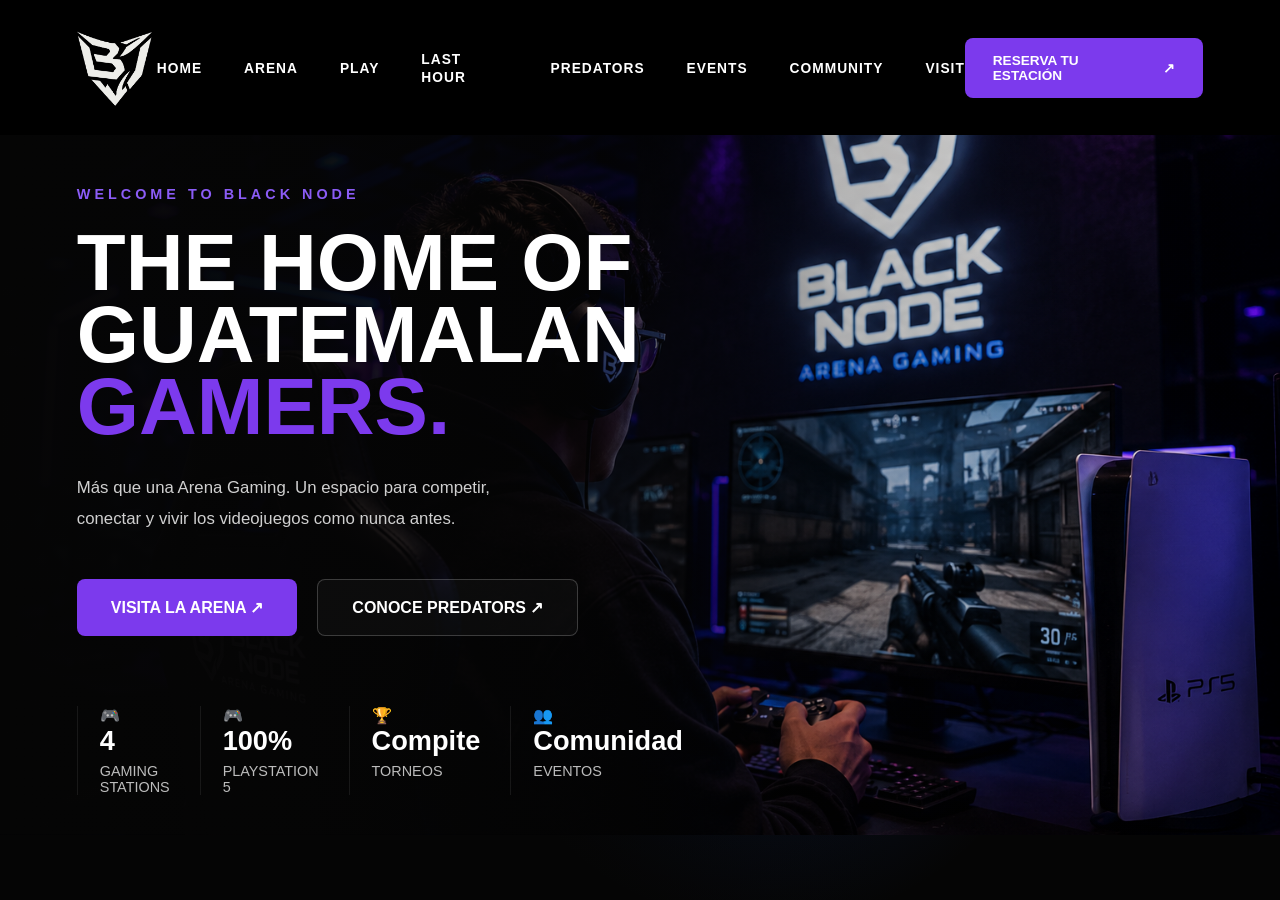
==== index.html @ 8eebac71 "nuevo responsive" ====
<!DOCTYPE html>
<html lang="en">
<head>
    <meta charset="UTF-8">
    <meta name="viewport" content="width=device-width, initial-scale=1.0">
    <title>Document</title>
    <link rel="stylesheet" href="style.css">
    <link rel="stylesheet" href="https://unpkg.com/boxicons@2.1.4/css/boxicons.min.css">
    
</head>
<body>
    <!-- ========================= -->
<!-- NAVBAR -->
<!-- ========================= -->

    <header class="header">
    <nav class="navbar">

        <!-- Logo -->
        <a href="#" class="logo">
            <img src="resources/blacknode_logo.png" alt="Black Node">
        </a>

        <!-- Links -->
        <ul class="nav-links">
            <li><a href="#home">Home</a></li>
            <li><a href="#arena">Arena</a></li>
            <li><a href="#play">Play</a></li>
            <li><a href="#lasthour">Last Hour</a></li>
            <li><a href="#predators">Predators</a></li>
            <li><a href="#events">Events</a></li>
            <li><a href="#community">Community</a></li>
            <li><a href="#visit">Visit</a></li>
        </ul>

        <!-- Botón -->
        <a href="#" class="btn-reserva">
            Reserva tu estación
            <span>↗</span>
        </a>

        <!-- Botón hamburguesa (para móvil) -->
        <div class="menu-toggle">
            <span></span>
            <span></span>
            <span></span>
        </div>

    </nav>
    </header>

    <section class="hero" id="home">
    <div class="hero-gradient">
        <div class="hero-container">

        <!-- Lado Izquierdo -->

        <div class="hero-content">

            <span class="hero-subtitle">
                Welcome to Black Node
            </span>

            <h1 class="hero-title">

                THE HOME OF <br>

                GUATEMALAN

                <span>GAMERS.</span>

            </h1>

            <p class="hero-description">

                Más que una Arena Gaming.
                Un espacio para competir,
                conectar y vivir los videojuegos
                como nunca antes.

            </p>

            <div class="hero-buttons">

                <a href="#" class="btn-primary">

                    Visita la Arena

                    ↗

                </a>

                <a href="#" class="btn-secondary">

                    Conoce Predators

                    ↗

                </a>

            </div>

            <!-- Estadísticas -->

            <div class="hero-stats">

                <div class="stat">

                    🎮

                    <h3>4</h3>

                    <p>Gaming Stations</p>

                </div>

                <div class="stat">

                    🎮

                    <h3>100%</h3>

                    <p>PlayStation 5</p>

                </div>

                <div class="stat">

                    🏆

                    <h3>Compite</h3>

                    <p>Torneos</p>

                </div>

                <div class="stat">

                    👥

                    <h3>Comunidad</h3>

                    <p>Eventos</p>

                </div>

            </div>

        </div>

        <!-- Lado Derecho -->

    </div>
    </div>
    

    </section>
<script src="main.js"></script>
</body>
</html>
---- style.css ----
*{
    margin:0;
    padding:0;
    box-sizing:border-box;
}

html{
    scroll-behavior:smooth;
}

body{

    background:#050505;

    color:#FFFFFF;

    font-family:"Montserrat",sans-serif;

    overflow-x:hidden;

}
/*=============================
        GOOGLE FONT
==============================*/

@import url('https://fonts.googleapis.com/css2?family=Montserrat:wght@300;400;500;600;700;800&display=swap');


/*=============================
          RESET
==============================*/

*{
    margin:0;
    padding:0;
    box-sizing:border-box;
}

html{
    scroll-behavior:smooth;
}

body{
    font-family:'Montserrat',sans-serif;
    background:#050505;
    color:white;
}

a{
    text-decoration:none;
    color:inherit;
}

ul{
    list-style:none;
}


/*=============================
          HEADER
==============================*/

.header{
    background-color: black;
    position:absolute;
    top:0;
    left:0;

    width:100%;

    z-index:1000;

    padding:25px 6%;
}


/*=============================
          NAVBAR
==============================*/

.navbar{
    
    display:flex;

    justify-content:space-between;

    align-items:center;

}


/*=============================
            LOGO
==============================*/

.logo img{

    width:5rem;

    display:block;

}


/*=============================
          NAV LINKS
==============================*/

.nav-links{

    display:flex;

    align-items:center;

    gap:42px;

}

.nav-links a{

    position:relative;

    font-size:.86rem;

    font-weight:600;

    text-transform:uppercase;

    letter-spacing:1px;

    transition:.35s;

}

.nav-links a:hover{

    color:#8B5CF6;

}

/* Línea inferior */

.nav-links a::after{

    content:"";

    position:absolute;

    left:0;

    bottom:-8px;

    width:0;

    height:2px;

    background:#8B5CF6;

    transition:.35s;

}

.nav-links a:hover::after{

    width:100%;

}


/*=============================
         BOTÓN
==============================*/

.btn-reserva{

    display:flex;

    align-items:center;

    gap:12px;

    padding:15px 28px;

    background:#7C3AED;

    border-radius:8px;

    font-size:.85rem;

    font-weight:700;

    text-transform:uppercase;

    transition:.35s;

}

.btn-reserva:hover{

    background:#9155ff;

    transform:translateY(-2px);

    box-shadow:0px 10px 30px rgba(124,58,237,.45);

}

.btn-reserva span{

    transition:.35s;

}

.btn-reserva:hover span{

    transform:translate(5px,-4px);

}


/*=============================
       MENU HAMBURGUESA
==============================*/

.menu-toggle{

    display:none;

    cursor:pointer;

    flex-direction:column;

    gap:6px;

}

.menu-toggle span{

    width:28px;

    height:3px;

    border-radius:20px;

    background:white;

    transition:.35s;

}


/*=============================
        STICKY
==============================*/

.header.sticky{

    position:fixed;

    background:rgba(8,8,8,.75);

    backdrop-filter:blur(14px);

    -webkit-backdrop-filter:blur(14px);

    padding:18px 6%;

    box-shadow:0 5px 25px rgba(0,0,0,.35);

}


/*=============================
       RESPONSIVE
==============================*/

@media(max-width:1200px){

.nav-links{

gap:25px;

}

.logo img{

width:5rem;

}

.btn-reserva{

padding:14px 22px;

font-size:.8rem;

}

}



@media(max-width:992px){

.nav-links{

position:fixed;

top:0;

right:-100%;

width:300px;

height:100vh;

background:#090909;

display:flex;

flex-direction:column;

justify-content:center;

align-items:center;

gap:40px;

transition:.45s;

box-shadow:-10px 0px 35px rgba(0,0,0,.5);

}

.nav-links.active{

right:0;

}

.menu-toggle{

display:flex;

z-index:1100;

}

.btn-reserva{

display:none;

}

}



@media(max-width:768px){

.header{

padding:22px 8%;

}

.logo img{

width:5rem;

}

}



@media(max-width:480px){

.logo img{

width:5rem;

}

.nav-links{

width:100%;

}

}
/*=========================================
              HERO
=========================================*/

.hero{
    min-height:100vh;
    background:#050505;
    display:flex;
    align-items:center;
    overflow:hidden;
    position:relative;
}

/* Fondo con iluminación */

.hero::before{
    content:"";
    position:absolute;
    inset:0;

    background:
    radial-gradient(circle at 80% 30%, rgba(124,58,237,.25), transparent 35%),
    radial-gradient(circle at 60% 70%, rgba(37,99,235,.18), transparent 30%);

    pointer-events:none;
}

/*=========================================
          CONTENEDOR
=========================================*/

.hero-container{

    width:100%;
    max-width:1600px;

    margin:auto;

    padding:120px 6% 40px;

    display:grid;

    grid-template-columns:1fr 1.2fr;

    align-items:center;

    gap:50px;

    position:relative;
    z-index:2;
    
 background:

        linear-gradient(
            90deg,
            rgba(5,5,5,1) 0%,
            rgba(5,5,5,.95) 25%,
            rgba(5,5,5,.70) 45%,
            rgba(5,5,5,.20) 65%,
            rgba(5,5,5,0) 100%
        ),

        url("resources/controler.png");

    background-size: cover;
    background-position: right center;
    background-repeat: no-repeat;


}


/*=========================================
            TEXTO
=========================================*/

.hero-subtitle{

    display:inline-block;

    color:#8B5CF6;

    font-size:.9rem;

    letter-spacing:4px;

    text-transform:uppercase;

    font-weight:700;

    margin-bottom:25px;

}


.hero-title{

    font-size:6rem;

    line-height:.9;

    font-weight:900;

    text-transform:uppercase;

    margin-bottom:30px;

}


.hero-title span{

    color:#7C3AED;

}


.hero-description{

    width:470px;

    max-width:100%;

    color:#d0d0d0;

    line-height:1.8;

    font-size:1.05rem;

    margin-bottom:45px;

}


/*=========================================
          BOTONES
=========================================*/

.hero-buttons{

    display:flex;

    gap:20px;

    margin-bottom:70px;

}

.btn-primary,
.btn-secondary{

    display:flex;

    align-items:center;

    gap:12px;

    padding:18px 34px;

    border-radius:8px;

    font-weight:700;

    text-transform:uppercase;

    transition:.35s;

}


.btn-primary{

    background:#7C3AED;

}

.btn-primary:hover{

    background:#9155ff;

    transform:translateY(-4px);

    box-shadow:0 15px 35px rgba(124,58,237,.45);

}


.btn-secondary{

    border:1px solid rgba(255,255,255,.2);

    background:rgba(255,255,255,.03);

}

.btn-secondary:hover{

    border-color:#7C3AED;

    transform:translateY(-4px);

}


/*=========================================
        ESTADÍSTICAS
=========================================*/

.hero-stats{

    display:grid;

    grid-template-columns:repeat(4,1fr);

    gap:30px;

}


.stat{

    border-left:1px solid rgba(255,255,255,.08);

    padding-left:22px;

}


.stat i{

    font-size:2rem;

    color:#7C3AED;

    margin-bottom:15px;

}


.stat h3{

    font-size:1.7rem;

    margin-bottom:6px;

}


.stat p{

    color:#bcbcbc;

    font-size:.9rem;

    text-transform:uppercase;

}


/*=========================================
          IMAGEN
=========================================*/

.hero-image{

    display:flex;

    justify-content:flex-end;

    position:relative;

}


.hero-image img{

    width:100%;

    max-width:900px;

    object-fit:cover;

    border-radius:20px;

    user-select:none;

    pointer-events:none;

}


/*=========================================
        RESPONSIVE
=========================================*/

@media (max-width:1400px){

.hero-title{

font-size:5rem;

}

}


@media (max-width:1200px){

.hero-container{

grid-template-columns:1fr;

text-align:center;

}

.hero-content{

display:flex;

flex-direction:column;

align-items:center;

}

.hero-image{

justify-content:center;

margin-top:40px;

}

.hero-image img{

max-width:700px;

}

.hero-stats{

margin-top:30px;

}

.stat{

border:none;

padding:0;

}

}


@media (max-width:992px){

.hero{

padding-top:60px;

}

.hero-title{

font-size:4rem;

}

.hero-description{

font-size:1rem;

}

.hero-buttons{

flex-direction:column;

width:100%;

max-width:400px;

}

.btn-primary,
.btn-secondary{

justify-content:center;

}

.hero-stats{

grid-template-columns:repeat(2,1fr);

gap:40px;

}

}


@media (max-width:768px){

.hero-container{

padding:120px 8% 50px;

}

.hero-title{

font-size:3rem;

}

.hero-subtitle{

font-size:.75rem;

letter-spacing:3px;

}

.hero-description{

font-size:.95rem;

}

.hero-image img{

max-width:100%;

}

}


@media (max-width:480px){

.hero-title{

font-size:2.4rem;

}

.hero-buttons{

max-width:100%;

}

.hero-stats{

grid-template-columns:1fr;

gap:30px;

}

.hero-description{

font-size:.9rem;

}

}

.hero-gradient::after{

    content:"";

    position:absolute;

    inset:0;

    background:

        radial-gradient(circle at 82% 18%,
        rgba(124,58,237,.30),
        transparent 28%),

        linear-gradient(
            90deg,
            #050505 0%,
            rgba(5,5,5,.95) 28%,
            rgba(5,5,5,.80) 42%,
            rgba(5,5,5,.20) 60%,
            rgba(5,5,5,0) 72%
        );

}
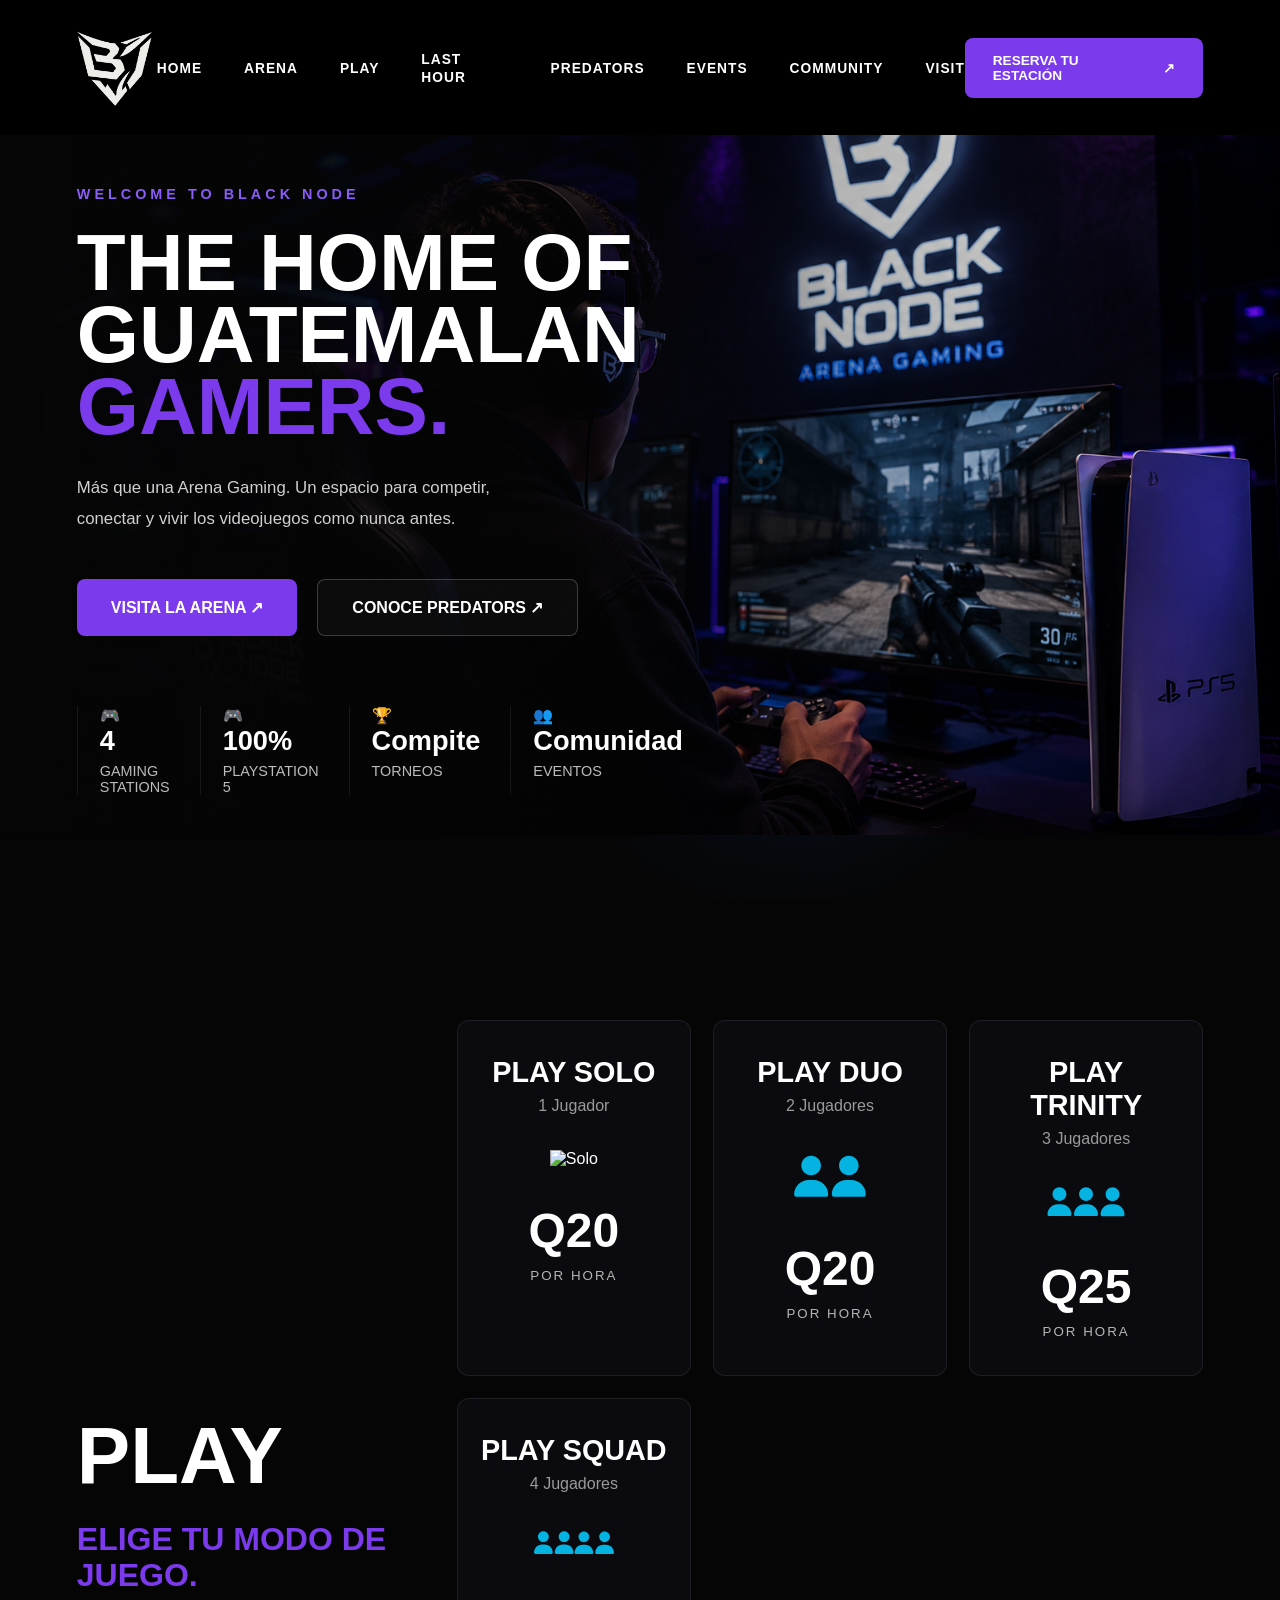
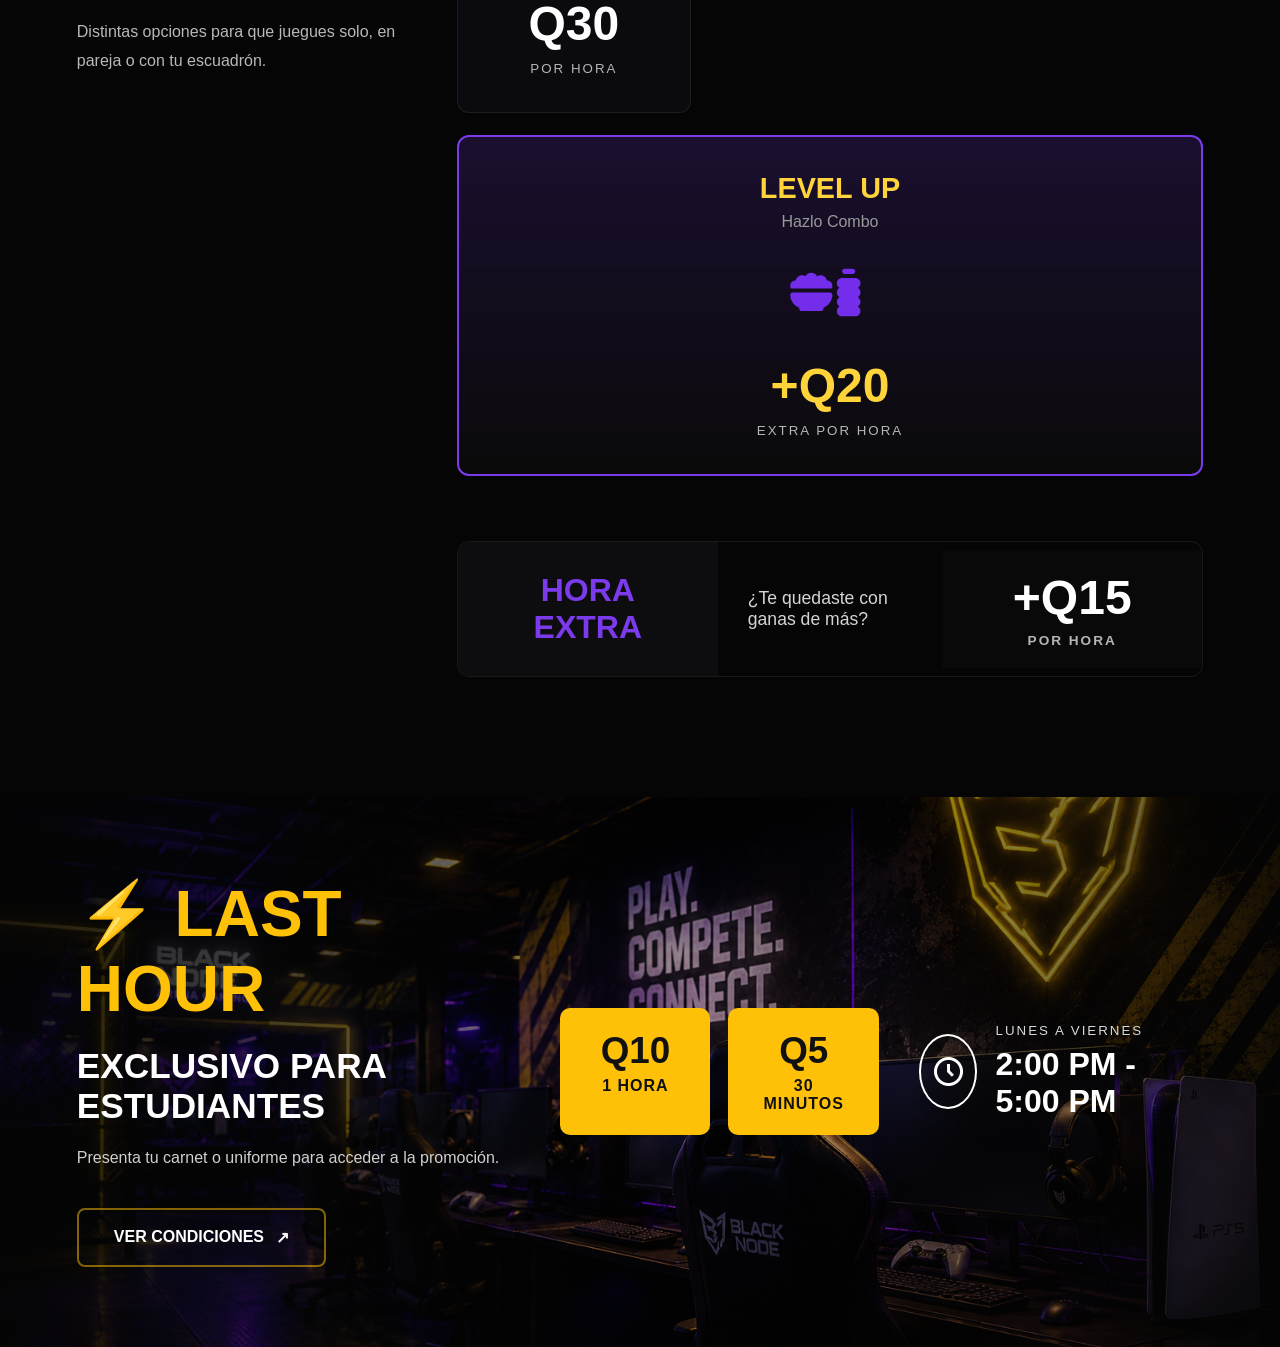
==== commit 06104044: "secciones de last hour y precios" ====
--- a/index.html
+++ b/index.html
@@ -3,9 +3,10 @@
 <head>
     <meta charset="UTF-8">
     <meta name="viewport" content="width=device-width, initial-scale=1.0">
-    <title>Document</title>
+    <title>Black Node</title>
     <link rel="stylesheet" href="style.css">
     <link rel="stylesheet" href="https://unpkg.com/boxicons@2.1.4/css/boxicons.min.css">
+    <link rel="shortcut icon" href="resources/blacknode_logo.png" type="image/x-icon">
     
 </head>
 <body>
@@ -155,6 +156,255 @@
     
 
     </section>
-<script src="main.js"></script>
+
+    <!--=========================================
+                PLAY
+==========================================-->
+
+    <section class="play" id="play">
+
+    <div class="play-container">
+
+        <!-- Información -->
+
+        <div class="play-info">
+
+            <span class="section-tag">
+                PLAY
+            </span>
+
+            <h2>
+                ELIGE TU MODO DE JUEGO.
+            </h2>
+
+            <p>
+                Distintas opciones para que juegues solo,
+                en pareja o con tu escuadrón.
+            </p>
+
+        </div>
+
+
+        <!-- Tarjetas -->
+
+        <div class="play-cards">
+
+            <!-- SOLO -->
+
+            <div class="play-card">
+
+                <h3>PLAY SOLO</h3>
+
+                <span>1 Jugador</span>
+
+                <img src="resources/icons/controller-1.svg" alt="Solo">
+
+                <h4>Q20</h4>
+
+                <small>POR HORA</small>
+
+            </div>
+
+
+            <!-- DUO -->
+
+            <div class="play-card">
+
+                <h3>PLAY DUO</h3>
+
+                <span>2 Jugadores</span>
+
+                <img src="resources/user-two.svg" alt="Duo">
+
+                <h4>Q20</h4>
+
+                <small>POR HORA</small>
+
+            </div>
+
+
+            <!-- TRINITY -->
+
+            <div class="play-card">
+
+                <h3>PLAY TRINITY</h3>
+
+                <span>3 Jugadores</span>
+
+                <img src="resources/user-three.svg" alt="Trinity">
+
+                <h4>Q25</h4>
+
+                <small>POR HORA</small>
+
+            </div>
+
+
+            <!-- SQUAD -->
+
+            <div class="play-card">
+
+                <h3>PLAY SQUAD</h3>
+
+                <span>4 Jugadores</span>
+
+                <img src="resources/user-four.svg" alt="Squad">
+
+                <h4>Q30</h4>
+
+                <small>POR HORA</small>
+
+            </div>
+
+
+            <!-- LEVEL UP -->
+
+            <div class="play-card featured">
+
+                <h3>LEVEL UP</h3>
+
+                <span>Hazlo Combo</span>
+
+                <img src="resources/Group 369.svg" alt="Black Node">
+
+                <h4>+Q20</h4>
+
+                <small>EXTRA POR HORA</small>
+
+            </div>
+
+        </div>
+
+
+        <!-- Hora Extra -->
+
+        <div class="extra-hour">
+
+            <div class="extra-title">
+
+                HORA EXTRA
+
+            </div>
+
+            <div class="extra-description">
+
+                ¿Te quedaste con ganas de más?
+
+            </div>
+
+            <div class="extra-price">
+
+                +Q15
+
+                <span>POR HORA</span>
+
+            </div>
+
+        </div>
+
+    </div>
+
+    </section>
+
+    <!--=========================================
+                LAST HOUR
+==========================================-->
+
+<section class="last-hour" id="last-hour">
+
+    <div class="last-hour-overlay"></div>
+
+    <div class="last-hour-container">
+
+        <!-- Información -->
+
+        <div class="last-hour-content">
+
+            <span class="last-hour-tag">
+
+                ⚡ LAST HOUR
+
+            </span>
+
+            <h2>
+
+                EXCLUSIVO PARA ESTUDIANTES
+
+            </h2>
+
+            <p>
+
+                Presenta tu carnet o uniforme
+                para acceder a la promoción.
+
+            </p>
+
+            <a href="#" class="last-hour-btn">
+
+                Ver Condiciones
+
+                <span>↗</span>
+
+            </a>
+
+        </div>
+
+
+        <!-- Precios -->
+
+        <div class="last-hour-prices">
+
+            <div class="price-card">
+
+                <h3>Q10</h3>
+
+                <span>1 HORA</span>
+
+            </div>
+
+            <div class="price-card">
+
+                <h3>Q5</h3>
+
+                <span>30 MINUTOS</span>
+
+            </div>
+
+        </div>
+
+
+        <!-- Horario -->
+
+        <div class="last-hour-schedule">
+
+            <div class="schedule-icon">
+
+                <i class='bx bx-time-five'></i>
+
+            </div>
+
+            <div class="schedule-info">
+
+                <small>
+
+                    LUNES A VIERNES
+
+                </small>
+
+                <h3>
+
+                    2:00 PM - 5:00 PM
+
+                </h3>
+
+            </div>
+
+        </div>
+
+    </div>
+
+</section>
+
+    <script src="main.js"></script>
 </body>
 </html>
--- a/style.css
+++ b/style.css
@@ -354,8 +354,7 @@
 
 }
 
-
-
+/*=============================
 @media(max-width:768px){
 
 .header{
@@ -367,6 +366,71 @@
 .logo img{
 
 width:5rem;
+
+}
+
+}          RESET
+==============================*/
+
+@media (max-width:768px){
+
+.hero{
+
+    min-height:auto;
+    padding-top:120px;
+    padding-bottom:60px;
+
+}
+
+.hero-container{
+
+    display:flex;
+    flex-direction:column;
+
+    background-position:70% center;
+
+    padding:0 25px;
+
+}
+
+.hero-title{
+
+    font-size:3.2rem;
+    line-height:.95;
+
+}
+
+.hero-description{
+
+    width:100%;
+    font-size:1rem;
+
+}
+
+.hero-buttons{
+
+    width:100%;
+    flex-direction:column;
+
+}
+
+.btn-primary,
+.btn-secondary{
+
+    width:100%;
+    justify-content:center;
+
+}
+
+.hero-stats{
+
+    display:grid;
+
+    grid-template-columns:1fr 1fr;
+
+    gap:25px;
+
+    margin-top:50px;
 
 }
 
@@ -794,7 +858,7 @@
 }
 
 
-@media (max-width:768px){
+ @media (max-width:768px){
 
 .hero-container{
 
@@ -829,7 +893,6 @@
 }
 
 }
-
 
 @media (max-width:480px){
 
@@ -884,4 +947,863 @@
             rgba(5,5,5,0) 72%
         );
 
+}
+
+/*=========================================
+                PLAY
+=========================================*/
+
+.play{
+
+    padding:120px 6%;
+    background:#050505;
+
+}
+
+.play-container{
+
+    max-width:1600px;
+    margin:auto;
+
+    display:grid;
+
+    grid-template-columns:340px 1fr;
+
+    gap:40px;
+
+}
+
+
+/*=========================================
+            INFORMACIÓN
+=========================================*/
+
+.play-info{
+
+    display:flex;
+
+    flex-direction:column;
+
+    justify-content:center;
+
+}
+
+.play-info .section-tag{
+
+    font-size:5rem;
+
+    font-weight:900;
+
+    text-transform:uppercase;
+
+    line-height:.9;
+
+    margin-bottom:30px;
+
+}
+
+.play-info h2{
+
+    color:#7C3AED;
+
+    font-size:2rem;
+
+    text-transform:uppercase;
+
+    margin-bottom:25px;
+
+    line-height:1.1;
+
+}
+
+.play-info p{
+
+    color:#b8b8b8;
+
+    line-height:1.8;
+
+    font-size:1rem;
+
+}
+
+
+/*=========================================
+            TARJETAS
+=========================================*/
+
+.play-cards{
+
+    display:grid;
+
+    grid-template-columns:repeat(5,1fr);
+
+    gap:22px;
+
+}
+
+
+/*=========================================
+              CARD
+=========================================*/
+
+.play-card{
+
+    background:#0B0B0F;
+
+    border:1px solid rgba(255,255,255,.08);
+
+    border-radius:12px;
+
+    padding:35px 20px;
+
+    text-align:center;
+
+    transition:.35s;
+
+    cursor:pointer;
+
+}
+
+.play-card:hover{
+
+    transform:translateY(-8px);
+
+    border-color:#7C3AED;
+
+    box-shadow:0 15px 35px rgba(124,58,237,.20);
+
+}
+
+.play-card h3{
+
+    font-size:1.8rem;
+
+    margin-bottom:8px;
+
+    text-transform:uppercase;
+
+}
+
+.play-card span{
+
+    display:block;
+
+    color:#9a9a9a;
+
+    margin-bottom:35px;
+
+}
+
+.play-card img{
+
+    width:90px;
+
+    margin-bottom:35px;
+
+}
+
+.play-card h4{
+
+    font-size:3rem;
+
+    font-weight:800;
+
+    margin-bottom:8px;
+
+}
+
+.play-card small{
+
+    color:#b5b5b5;
+
+    letter-spacing:2px;
+
+}
+
+
+/*=========================================
+            LEVEL UP
+=========================================*/
+
+.featured{
+
+    border:2px solid #7C3AED;
+
+    background:linear-gradient(
+        180deg,
+        rgba(124,58,237,.18),
+        rgba(10,10,10,1)
+    );
+
+}
+
+.featured h3{
+
+    color:#FFD43B;
+
+}
+
+.featured h4{
+
+    color:#FFD43B;
+
+}
+
+
+/*=========================================
+            HORA EXTRA
+=========================================*/
+
+.extra-hour{
+
+    grid-column:2;
+
+    margin-top:25px;
+
+    display:grid;
+
+    grid-template-columns:260px 1fr 260px;
+
+    align-items:center;
+
+    border:1px solid rgba(255,255,255,.08);
+
+    border-radius:12px;
+
+    overflow:hidden;
+
+}
+
+.extra-title{
+
+    padding:30px;
+
+    background:#0D0D10;
+
+    color:#7C3AED;
+
+    font-size:2rem;
+
+    font-weight:800;
+
+    text-align:center;
+
+}
+
+.extra-description{
+
+    padding:30px;
+
+    color:#d4d4d4;
+
+    font-size:1.1rem;
+
+}
+
+.extra-price{
+
+    background:#090909;
+
+    text-align:center;
+
+    font-size:3rem;
+
+    font-weight:900;
+
+    padding:20px;
+
+}
+
+.extra-price span{
+
+    display:block;
+
+    font-size:.85rem;
+
+    color:#b5b5b5;
+
+    letter-spacing:2px;
+
+    margin-top:8px;
+
+}
+
+
+/*=========================================
+            RESPONSIVE
+=========================================*/
+
+@media(max-width:1400px){
+
+.play-cards{
+
+grid-template-columns:repeat(3,1fr);
+
+}
+
+.featured{
+
+grid-column:span 3;
+
+}
+
+}
+
+
+@media(max-width:992px){
+
+.play-container{
+
+grid-template-columns:1fr;
+
+}
+
+.play-info{
+
+text-align:center;
+
+}
+
+.extra-hour{
+
+grid-column:auto;
+
+grid-template-columns:1fr;
+
+}
+
+.extra-title,
+.extra-description,
+.extra-price{
+
+text-align:center;
+
+}
+
+}
+
+
+@media(max-width:768px){
+
+.play{
+
+padding:90px 25px;
+
+}
+
+.play-cards{
+
+grid-template-columns:1fr;
+
+}
+
+.featured{
+
+grid-column:auto;
+
+}
+
+.play-info .section-tag{
+
+font-size:4rem;
+
+}
+
+.play-info h2{
+
+font-size:1.6rem;
+
+}
+
+.play-card{
+
+padding:30px 20px;
+
+}
+
+.play-card img{
+
+width:80px;
+
+}
+
+.play-card h4{
+
+font-size:2.5rem;
+
+}
+
+.extra-title{
+
+font-size:1.6rem;
+
+}
+
+.extra-price{
+
+font-size:2.4rem;
+
+}
+
+}
+
+.last-hour{
+
+    background-image:url("resources/ChatGPT\ Image\ 27\ jul\ 2026\,\ 07_01_21.png");
+
+    background-size:cover;
+
+    background-position:center;
+
+}
+/*=========================================
+            LAST HOUR
+=========================================*/
+
+.last-hour{
+
+    position:relative;
+
+    padding:80px 6%;
+
+    overflow:hidden;
+
+}
+
+.last-hour-overlay{
+
+    position:absolute;
+
+    inset:0;
+
+    background:linear-gradient(
+        90deg,
+        rgba(5,5,5,.90) 0%,
+        rgba(5,5,5,.70) 25%,
+        rgba(5,5,5,.25) 55%,
+        rgba(5,5,5,.70) 100%
+    );
+
+}
+
+.last-hour-container{
+
+    position:relative;
+
+    z-index:2;
+
+    max-width:1600px;
+
+    margin:auto;
+
+    display:flex;
+
+    align-items:center;
+
+    justify-content:space-between;
+
+    gap:40px;
+
+}
+
+
+/*=========================================
+            INFORMACIÓN
+=========================================*/
+
+.last-hour-content{
+
+    max-width:450px;
+
+}
+
+.last-hour-tag{
+
+    display:block;
+
+    font-size:4rem;
+
+    font-weight:900;
+
+    color:#FFC107;
+
+    text-transform:uppercase;
+
+    margin-bottom:20px;
+
+}
+
+.last-hour-content h2{
+
+    font-size:2.2rem;
+
+    text-transform:uppercase;
+
+    margin-bottom:18px;
+
+}
+
+.last-hour-content p{
+
+    color:#D0D0D0;
+
+    font-size:1rem;
+
+    line-height:1.8;
+
+    margin-bottom:35px;
+
+}
+
+
+/*=========================================
+                BOTÓN
+=========================================*/
+
+.last-hour-btn{
+
+    display:inline-flex;
+
+    align-items:center;
+
+    gap:12px;
+
+    padding:18px 35px;
+
+    border:2px solid rgba(255,193,7,.5);
+
+    color:white;
+
+    text-transform:uppercase;
+
+    font-weight:700;
+
+    border-radius:8px;
+
+    transition:.35s;
+
+}
+
+.last-hour-btn:hover{
+
+    background:#FFC107;
+
+    color:#111;
+
+}
+
+.last-hour-btn span{
+
+    transition:.3s;
+
+}
+
+.last-hour-btn:hover span{
+
+    transform:translate(5px,-4px);
+
+}
+
+
+/*=========================================
+            PRECIOS
+=========================================*/
+
+.last-hour-prices{
+
+    display:flex;
+
+    gap:18px;
+
+}
+
+.price-card{
+
+    background:#FFC107;
+
+    color:#111;
+
+    border-radius:10px;
+
+    padding:22px 35px;
+
+    text-align:center;
+
+    min-width:150px;
+
+    transition:.35s;
+
+}
+
+.price-card:hover{
+
+    transform:translateY(-8px);
+
+}
+
+.price-card h3{
+
+    font-size:2.3rem;
+
+    font-weight:900;
+
+    margin-bottom:5px;
+
+}
+
+.price-card span{
+
+    font-weight:700;
+
+    letter-spacing:1px;
+
+}
+
+
+/*=========================================
+            HORARIO
+=========================================*/
+
+.last-hour-schedule{
+
+    display:flex;
+
+    align-items:center;
+
+    gap:18px;
+
+}
+
+.schedule-icon{
+
+    width:75px;
+
+    height:75px;
+
+    border-radius:50%;
+
+    border:2px solid white;
+
+    display:flex;
+
+    align-items:center;
+
+    justify-content:center;
+
+}
+
+.schedule-icon i{
+
+    font-size:2.2rem;
+
+    color:white;
+
+}
+
+.schedule-info small{
+
+    display:block;
+
+    color:#D8D8D8;
+
+    letter-spacing:2px;
+
+    margin-bottom:8px;
+
+}
+
+.schedule-info h3{
+
+    font-size:2rem;
+
+    font-weight:800;
+
+}
+/*=========================================
+            LAST HOUR MOBILE
+=========================================*/
+
+@media (max-width:768px){
+
+.last-hour{
+
+    padding:70px 25px;
+
+    background-position:center;
+
+}
+
+.last-hour-overlay{
+
+    background:rgba(5,5,5,.80);
+
+}
+
+.last-hour-container{
+
+    flex-direction:column;
+
+    text-align:center;
+
+    gap:35px;
+
+}
+
+.last-hour-content{
+
+    width:100%;
+
+}
+
+.last-hour-tag{
+
+    font-size:2.7rem;
+
+    line-height:1;
+
+}
+
+.last-hour-content h2{
+
+    font-size:1.5rem;
+
+}
+
+.last-hour-content p{
+
+    font-size:.95rem;
+
+    margin-bottom:25px;
+
+}
+
+.last-hour-btn{
+
+    width:100%;
+
+    justify-content:center;
+
+}
+
+.last-hour-prices{
+
+    width:100%;
+
+    display:grid;
+
+    grid-template-columns:1fr 1fr;
+
+    gap:15px;
+
+}
+
+.price-card{
+
+    min-width:auto;
+
+    padding:20px;
+
+}
+
+.price-card h3{
+
+    font-size:2rem;
+
+}
+
+.last-hour-schedule{
+
+    flex-direction:column;
+
+    gap:15px;
+
+}
+
+.schedule-info h3{
+
+    font-size:1.4rem;
+
+}
+
+.schedule-info small{
+
+    letter-spacing:1px;
+
+}
+
+}
+/*=========================================
+        LAST HOUR SMALL MOBILE
+=========================================*/
+
+@media (max-width:480px){
+
+.last-hour{
+
+    padding:60px 20px;
+
+}
+
+.last-hour-tag{
+
+    font-size:2.2rem;
+
+}
+
+.last-hour-content h2{
+
+    font-size:1.2rem;
+
+}
+
+.last-hour-content p{
+
+    font-size:.9rem;
+
+}
+
+.last-hour-prices{
+
+    grid-template-columns:1fr;
+
+}
+
+.price-card{
+
+    width:100%;
+
+}
+
+.price-card h3{
+
+    font-size:2.2rem;
+
+}
+
+.last-hour-btn{
+
+    padding:16px;
+
+}
+
+.schedule-icon{
+
+    width:60px;
+
+    height:60px;
+
+}
+
+.schedule-icon i{
+
+    font-size:2rem;
+
+}
+
+.schedule-info h3{
+
+    font-size:1.2rem;
+
+}
+
 }
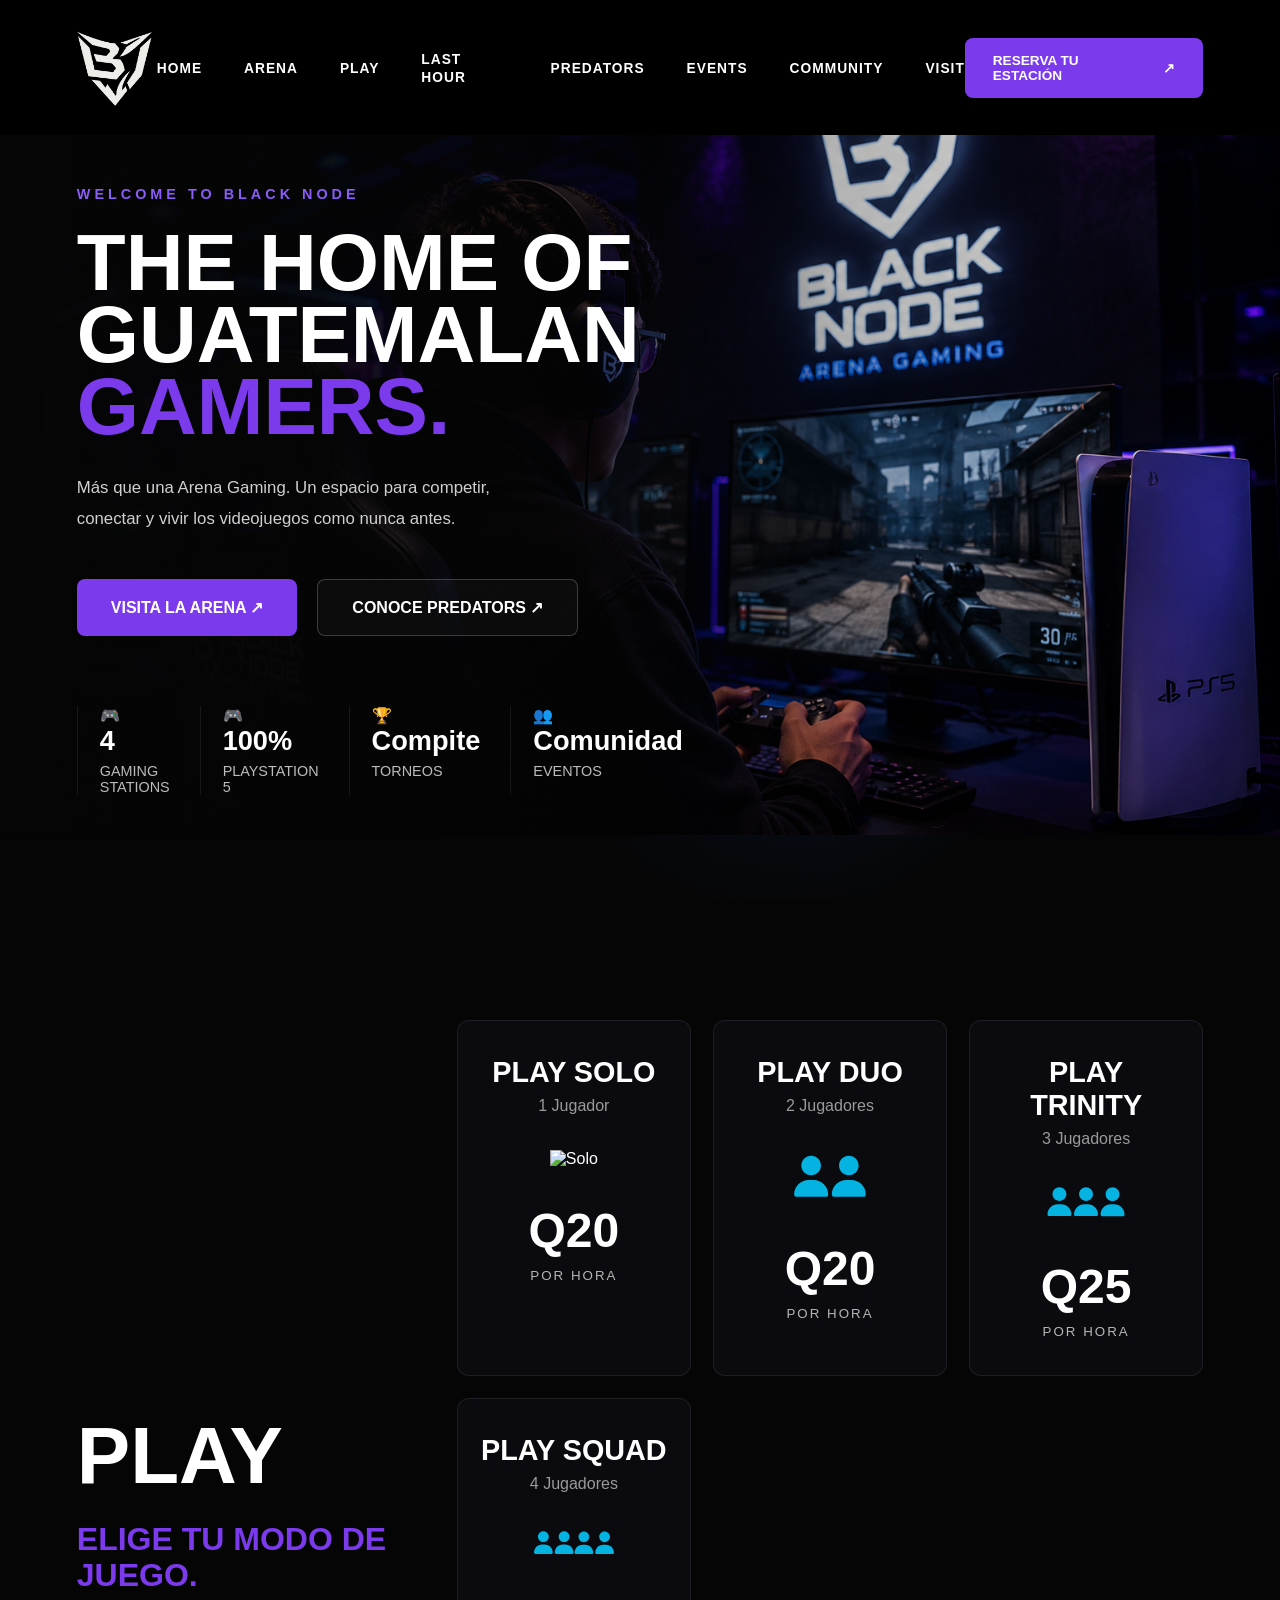
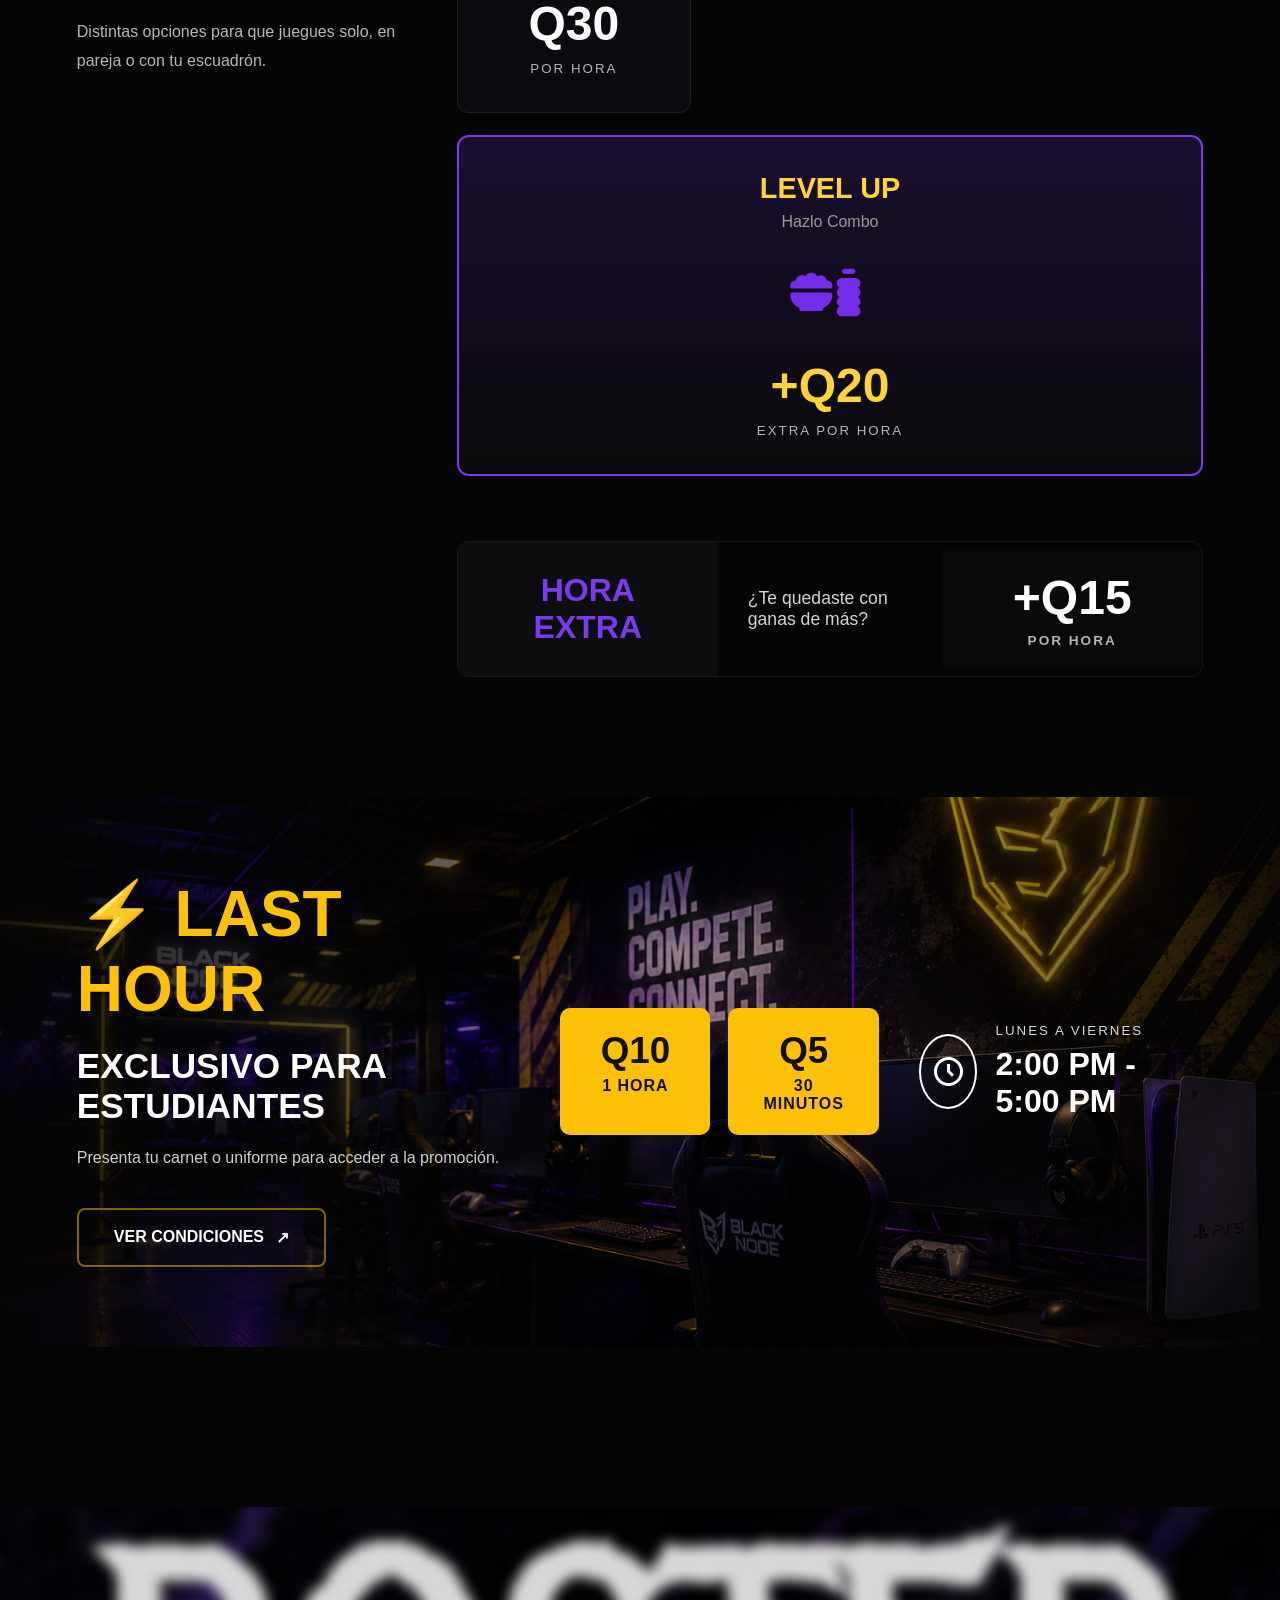
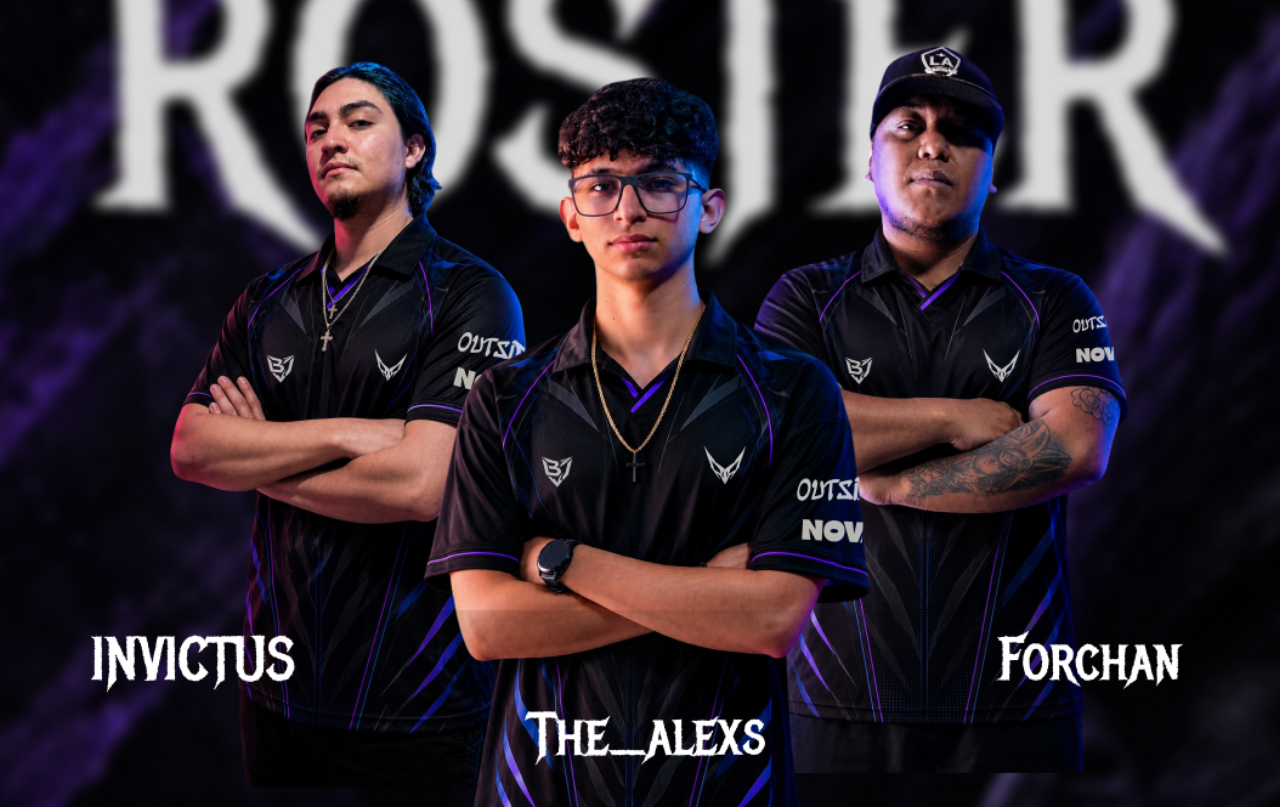
==== commit f99efbea: "predators" ====
--- a/index.html
+++ b/index.html
@@ -405,6 +405,37 @@
 
 </section>
 
+<section class="community" id="community">
+
+    <div class="community-overlay"></div>
+
+    <div class="community-content">
+
+        <span class="section-tag">
+            
+        </span>
+
+        <h2>
+
+            
+            <br>
+            
+        </h2>
+
+        <p>
+
+        </p>
+
+        <a href="#" class="community-btn">
+
+            
+
+        </a>
+
+    </div>
+
+</section>
+
     <script src="main.js"></script>
 </body>
 </html>
--- a/style.css
+++ b/style.css
@@ -1806,4 +1806,35 @@
 
 }
 
+}
+.community{
+
+    margin-top:10rem;
+    min-height:100dvh;
+
+    position:relative;
+
+    display:flex;
+
+    align-items:center;
+
+    justify-content:center;
+
+    overflow:hidden;
+
+    background-image:url("resources/roster.png");
+
+    background-size:cover;
+
+    background-position:center;
+
+}
+@media (max-width:768px){
+
+.community{
+
+    background-image:url("resources/Instagram\ story\ -\ 7.png");
+
+}
+
 }
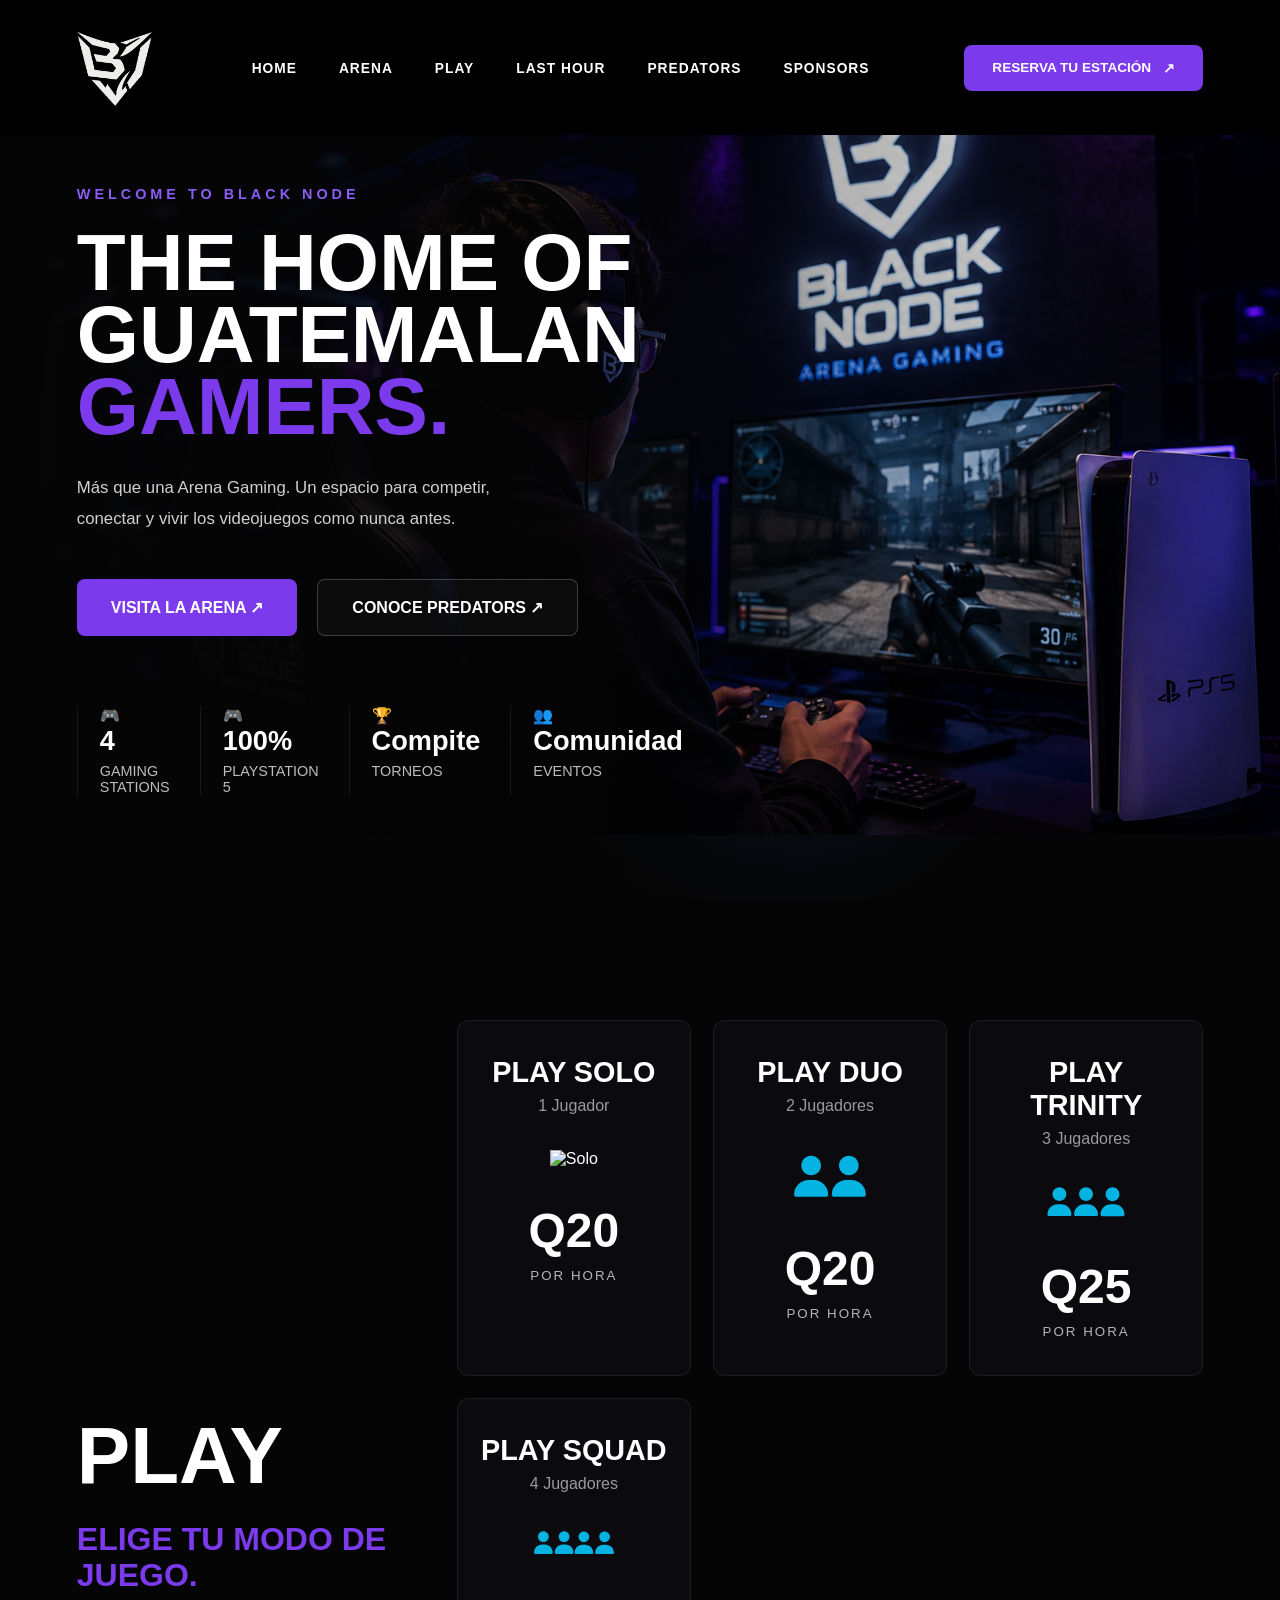
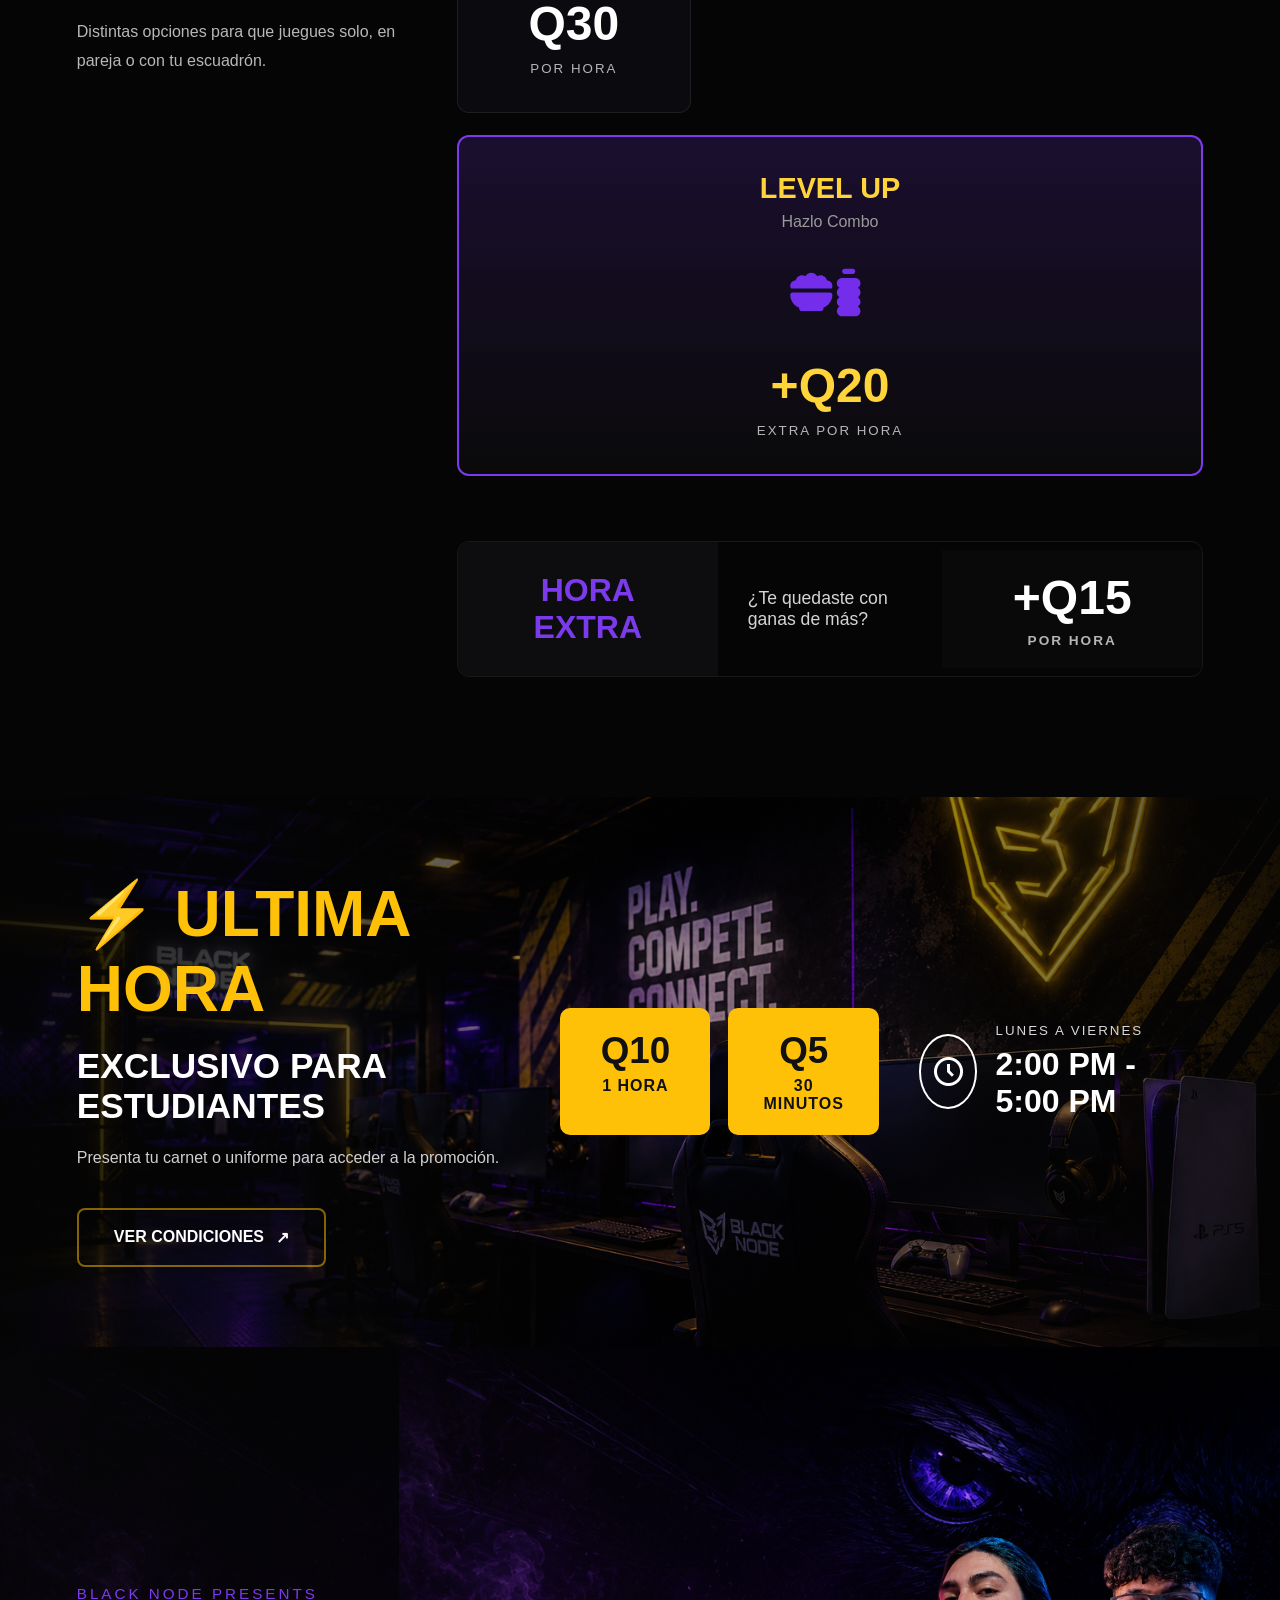
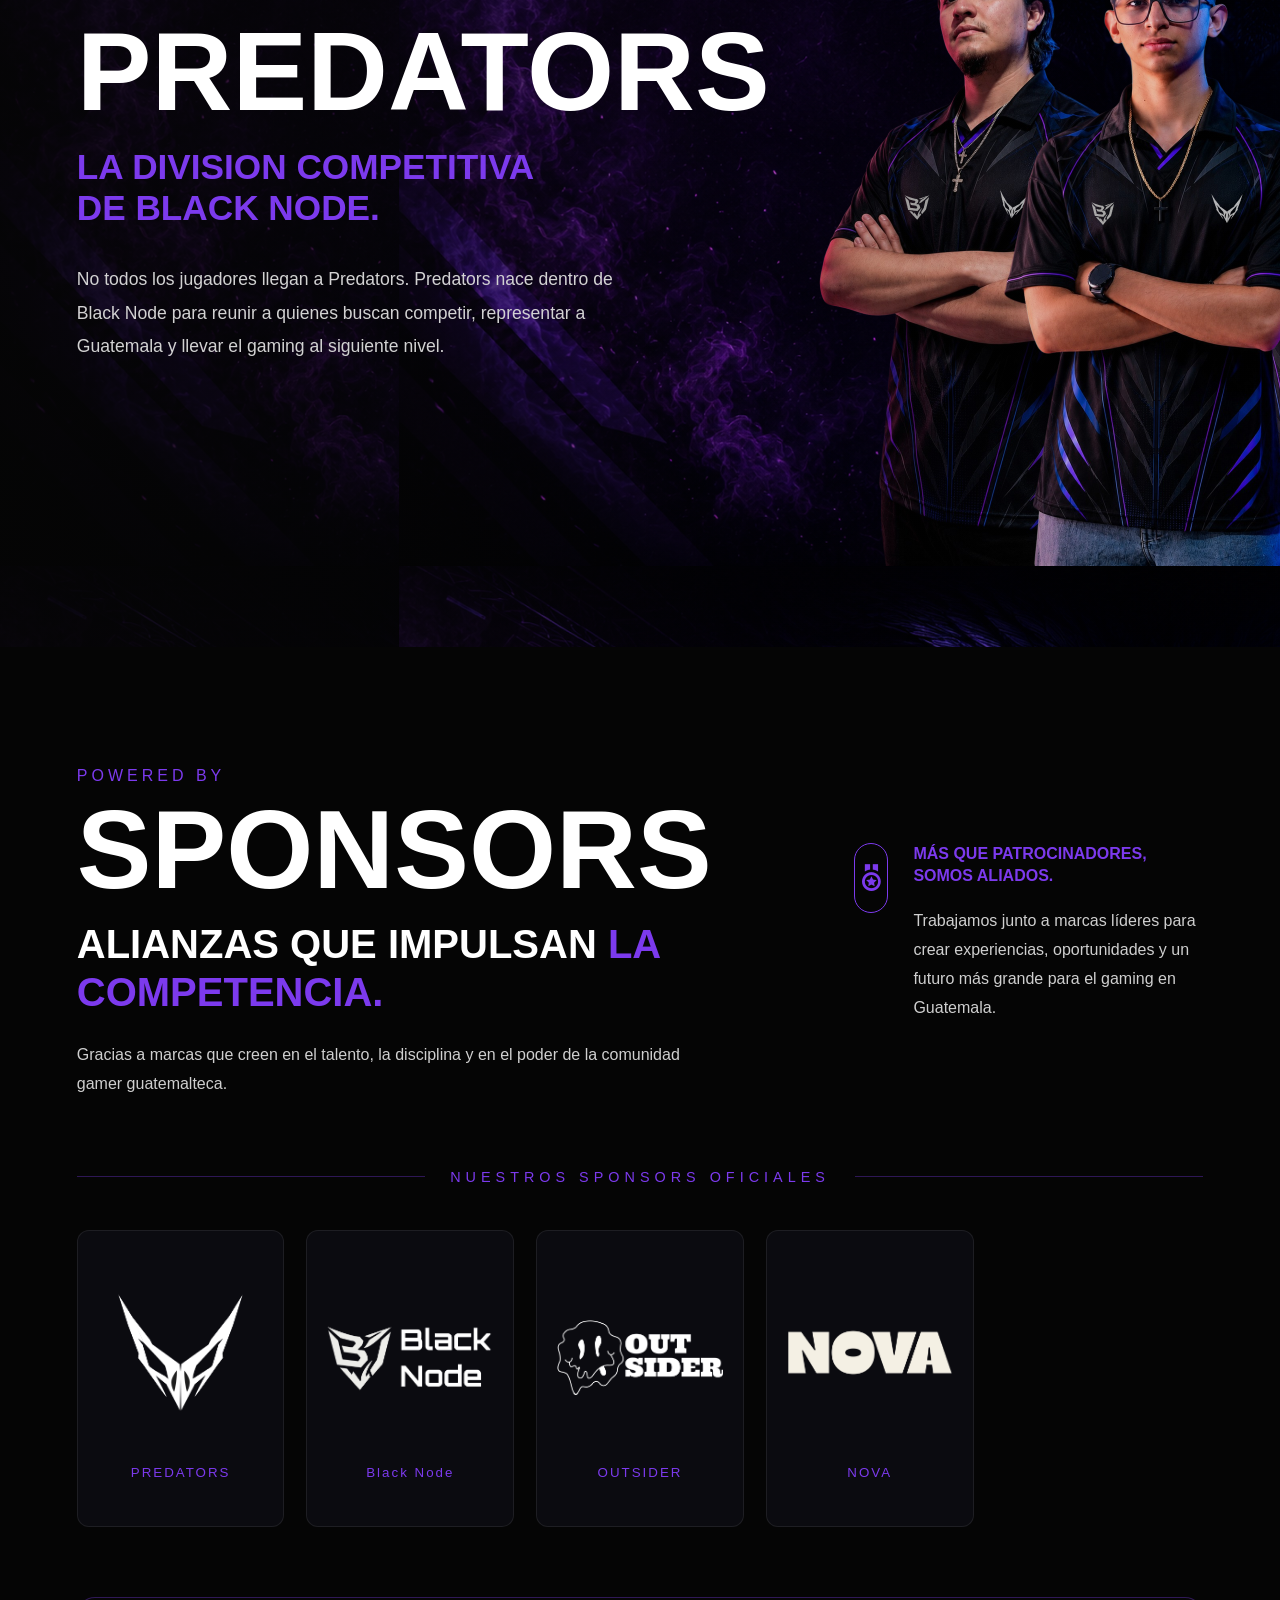
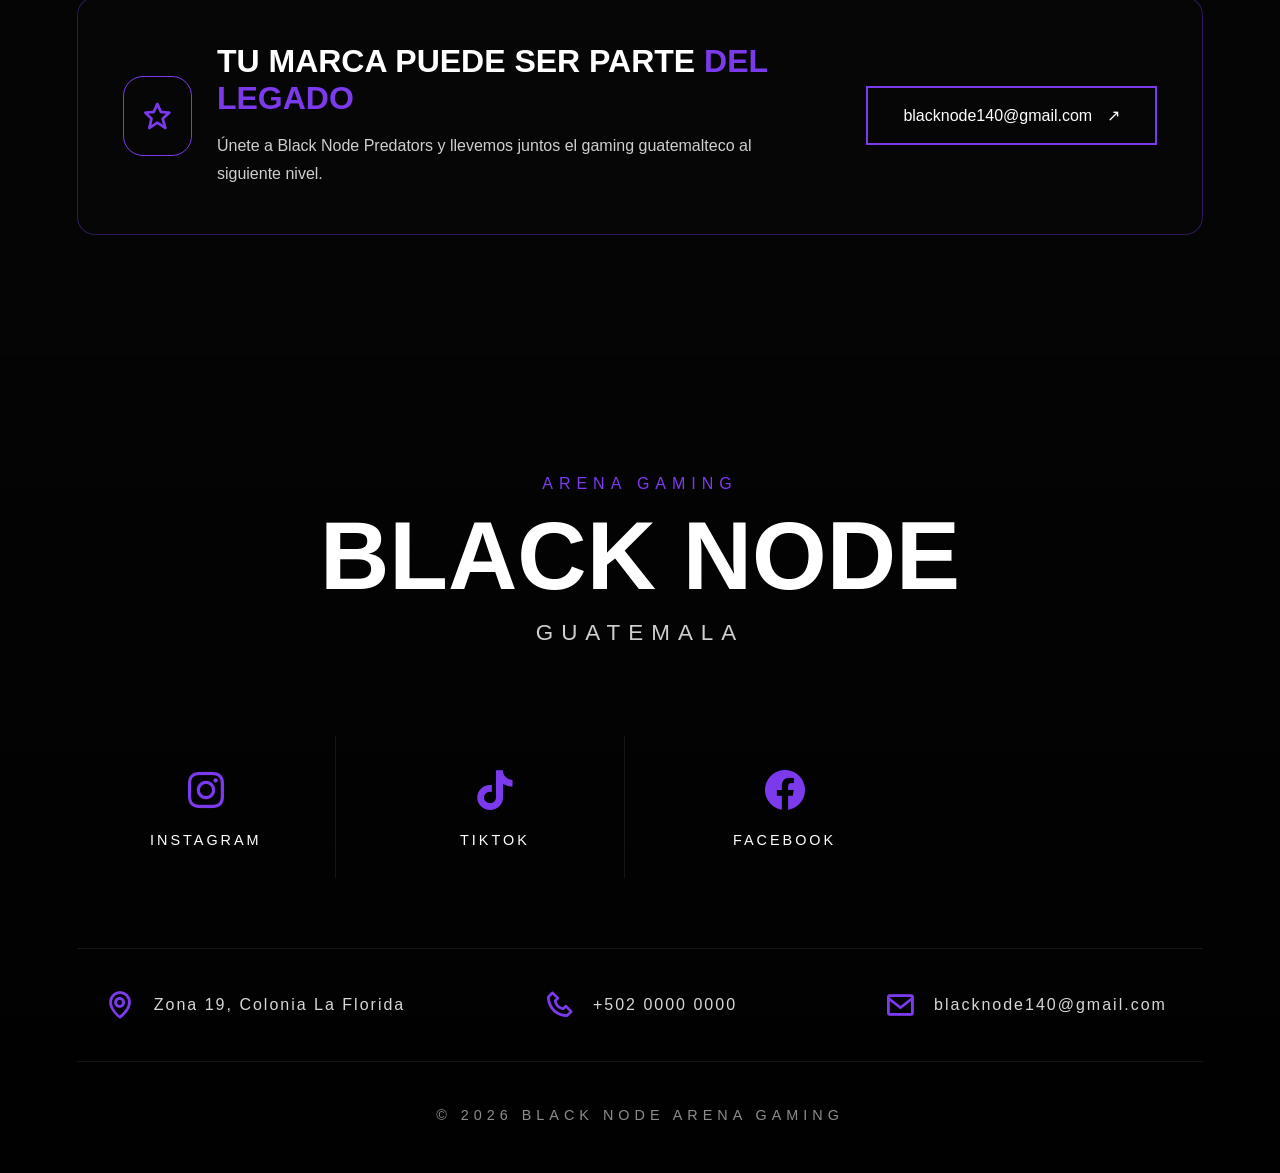
==== commit beea452a: "ultimos agregador web completa" ====
--- a/index.html
+++ b/index.html
@@ -27,11 +27,9 @@
             <li><a href="#home">Home</a></li>
             <li><a href="#arena">Arena</a></li>
             <li><a href="#play">Play</a></li>
-            <li><a href="#lasthour">Last Hour</a></li>
+            <li><a href="#last-hour">Last Hour</a></li>
             <li><a href="#predators">Predators</a></li>
-            <li><a href="#events">Events</a></li>
-            <li><a href="#community">Community</a></li>
-            <li><a href="#visit">Visit</a></li>
+            <li><a href="#sponsors">Sponsors</a></li>
         </ul>
 
         <!-- Botón -->
@@ -310,7 +308,7 @@
                 LAST HOUR
 ==========================================-->
 
-<section class="last-hour" id="last-hour">
+    <section class="last-hour" id="last-hour">
 
     <div class="last-hour-overlay"></div>
 
@@ -322,7 +320,7 @@
 
             <span class="last-hour-tag">
 
-                ⚡ LAST HOUR
+                ⚡ Ultima Hora
 
             </span>
 
@@ -339,7 +337,7 @@
 
             </p>
 
-            <a href="#" class="last-hour-btn">
+            <a id="openModal" class="last-hour-btn">
 
                 Ver Condiciones
 
@@ -403,38 +401,598 @@
 
     </div>
 
+    </section>
+
+
+    <!--=========================================
+                PREDATORS
+==========================================-->
+
+    <section class="predators" id="predators">
+
+    <div class="predators-overlay"></div>
+
+    <div class="predators-container">
+
+        <!-- Información -->
+
+        <div class="predators-content">
+
+            <span class="predators-tag">
+
+                BLACK NODE PRESENTS
+
+            </span>
+
+            <h2 class="predators-title">
+
+                PREDATORS
+
+            </h2>
+
+            <h3 class="predators-subtitle">
+
+                La division competitiva
+                <br>
+                de BLACK NODE.
+
+            </h3>
+
+            <p>
+
+                No todos los jugadores llegan a Predators.
+                Predators nace dentro de Black Node para reunir
+                a quienes buscan competir, representar a Guatemala
+                y llevar el gaming al siguiente nivel.
+
+            </p>
+
+            
+
+        </div>
+
+    </div>
+
+    </section>
+
+    <!--=========================================
+                SPONSORS
+==========================================-->
+
+<section class="sponsors" id="sponsors">
+
+    <div class="sponsors-overlay"></div>
+
+    <div class="sponsors-container">
+
+        <!--==========================
+                HEADER
+        ===========================-->
+
+        <div class="sponsors-header">
+
+            <div class="sponsors-left">
+
+                <span class="section-tag">
+
+                    POWERED BY
+
+                </span>
+
+                <h2>
+
+                    SPONSORS
+
+                </h2>
+
+                <h3>
+
+                    ALIANZAS QUE IMPULSAN
+
+                    <span>LA COMPETENCIA.</span>
+
+                </h3>
+
+                <p>
+
+                    Gracias a marcas que creen en el talento,
+                    la disciplina y en el poder de la comunidad
+                    gamer guatemalteca.
+
+                </p>
+
+            </div>
+
+
+            <div class="sponsors-right">
+
+                <div class="partner-icon">
+
+                    <i class='bx bx-medal'></i>
+
+                </div>
+
+                <div>
+
+                    <h4>
+
+                        MÁS QUE PATROCINADORES,
+                        SOMOS ALIADOS.
+
+                    </h4>
+
+                    <p>
+
+                        Trabajamos junto a marcas líderes para crear
+                        experiencias, oportunidades y un futuro más grande
+                        para el gaming en Guatemala.
+
+                    </p>
+
+                </div>
+
+            </div>
+
+        </div>
+
+
+        <!--==========================
+                TITLE
+        ===========================-->
+
+        <div class="sponsors-divider">
+
+            <span>
+
+                NUESTROS SPONSORS OFICIALES
+
+            </span>
+
+        </div>
+
+
+        <!--==========================
+                GRID
+        ===========================-->
+
+        <div class="sponsors-grid">
+
+            <div class="sponsor-card">
+
+                <img src="resources/predators.png" alt="Predator">
+
+                <small>PREDATORS</small>
+
+            </div>
+
+
+            <div class="sponsor-card">
+
+                <img src="resources/black-node-complete.png" alt="Logitech">
+
+                <small>Black Node</small>
+
+            </div>
+
+
+            <div class="sponsor-card">
+
+                <img src="resources/outsider.png" alt="Red Bull">
+
+                <small>OUTSIDER</small>
+
+            </div>
+
+
+            <div class="sponsor-card">
+
+                <img src="resources/nova.png" alt="Monster">
+
+                <small>NOVA</small>
+
+            </div>
+
+        </div>
+        
+
+        <!--==========================
+                CTA
+        ===========================-->
+
+        <div class="sponsors-cta">
+
+            <div class="cta-info">
+
+                <div class="cta-icon">
+
+                    <i class='bx bx-star'></i>
+
+                </div>
+
+                <div>
+
+                    <h3>
+
+                        TU MARCA PUEDE SER PARTE
+
+                        <span>DEL LEGADO</span>
+
+                    </h3>
+
+                    <p>
+
+                        Únete a Black Node Predators y
+                        llevemos juntos el gaming guatemalteco
+                        al siguiente nivel.
+
+                    </p>
+
+                </div>
+
+            </div>
+
+
+            <a href="#" class="cta-button">
+
+                blacknode140@gmail.com
+
+                <span>↗</span>
+
+            </a>
+
+        </div>
+
+    </div>
+
 </section>
 
-<section class="community" id="community">
-
-    <div class="community-overlay"></div>
-
-    <div class="community-content">
-
-        <span class="section-tag">
-            
-        </span>
-
-        <h2>
-
-            
-            <br>
-            
-        </h2>
-
-        <p>
-
-        </p>
-
-        <a href="#" class="community-btn">
-
-            
-
-        </a>
+    <!--=========================================
+                FOOTER
+==========================================-->
+
+<footer class="footer">
+
+    <div class="footer-overlay"></div>
+
+    <div class="footer-container">
+
+        <!--==========================
+                BRAND
+        ===========================-->
+
+        <div class="footer-brand">
+
+            <span class="footer-tag">
+
+                ARENA GAMING
+
+            </span>
+
+            <h2>
+
+                BLACK NODE
+
+            </h2>
+
+            <p>
+
+                GUATEMALA
+
+            </p>
+
+        </div>
+
+
+        <!--==========================
+                SOCIAL
+        ===========================-->
+
+        <div class="footer-social">
+
+            <a href="https://www.instagram.com/blacknode.club/" class="social-card">
+
+                <i class='bx bxl-instagram'></i>
+
+                <span>INSTAGRAM</span>
+
+            </a>
+
+            <a href="https://www.tiktok.com/@blacknode.club" class="social-card">
+
+                <i class='bx bxl-tiktok'></i>
+
+                <span>TIKTOK</span>
+
+            </a>
+
+            <a href="https://www.facebook.com/profile.php?id=61576531356977" class="social-card">
+
+                <i class='bx bxl-facebook-circle'></i>
+
+                <span>FACEBOOK</span>
+
+            </a>
+
+
+        </div>
+
+
+        <!--==========================
+                CONTACT
+        ===========================-->
+
+        <div class="footer-contact">
+
+            <div class="contact-item">
+
+                <i class='bx bx-map'></i>
+
+                <span>
+
+                    Zona 19, Colonia La Florida
+
+                </span>
+
+            </div>
+
+            <div class="contact-item">
+
+                <i class='bx bx-phone'></i>
+
+                <span>
+
+                    +502 0000 0000
+
+                </span>
+
+            </div>
+
+            <div class="contact-item">
+
+                <i class='bx bx-envelope'></i>
+
+                <span>
+
+                    blacknode140@gmail.com
+
+                </span>
+
+            </div>
+
+        </div>
+
+
+        <!--==========================
+                COPYRIGHT
+        ===========================-->
+
+        <div class="footer-copy">
+
+            <p>
+
+                © 2026 BLACK NODE ARENA GAMING
+
+            </p>
+
+        </div>
 
     </div>
 
-</section>
+</footer>
+
+<!--=========================================
+            LAST HOUR MODAL
+==========================================-->
+
+<div class="modal" id="lastHourModal">
+
+    <div class="modal-container">
+
+        <!-- Botón cerrar -->
+
+        <button class="modal-close" id="closeModal">
+
+            <i class='bx bx-x'></i>
+
+        </button>
+
+
+        <!-- Header -->
+
+        <div class="modal-header">
+
+            <span>
+
+                <i class='bx bx-time-five'></i>
+
+                REGLAS DE
+
+            </span>
+
+            <h2>
+
+                LA ÚLTIMA HORA
+
+            </h2>
+
+            <p>
+
+                Para que todos disfruten de la mejor experiencia,
+                ten en cuenta las siguientes reglas.
+
+            </p>
+
+        </div>
+
+
+        <!-- Reglas -->
+
+        <div class="rules-grid">
+
+            <!-- Regla 1 -->
+
+            <div class="rule-card">
+
+                <div class="rule-number">
+
+                    01
+
+                </div>
+
+                <div class="rule-icon">
+
+                    <i class='bx bx-id-card'></i>
+
+                </div>
+
+                <div class="rule-content">
+
+                    <p>
+
+                        La última hora solo aplica si presentas
+                        tu <strong>carnet, gafete o uniforme estudiantil.</strong>
+
+                    </p>
+
+                </div>
+
+            </div>
+
+
+            <!-- Regla 2 -->
+
+            <div class="rule-card">
+
+                <div class="rule-number">
+
+                    02
+
+                </div>
+
+                <div class="rule-icon">
+
+                    <i class='bx bx-time-five'></i>
+
+                </div>
+
+                <div class="rule-content">
+
+                    <p>
+
+                        Si deseas agregar una hora más,
+                        el costo será de
+
+                        <strong>Q15.00</strong>
+
+                    </p>
+
+                </div>
+
+            </div>
+
+
+            <!-- Regla 3 -->
+
+            <div class="rule-card">
+
+                <div class="rule-number">
+
+                    03
+
+                </div>
+
+                <div class="rule-icon">
+
+                    <i class='bx bx-alarm'></i>
+
+                </div>
+
+                <div class="rule-content">
+
+                    <p>
+
+                        La última hora únicamente cubre
+                        la <strong>primera hora inicial.</strong>
+
+                    </p>
+
+                </div>
+
+            </div>
+
+
+            <!-- Regla 4 -->
+
+            <div class="rule-card">
+
+                <div class="rule-number">
+
+                    04
+
+                </div>
+
+                <div class="rule-icon">
+
+                    <i class='bx bx-group'></i>
+
+                </div>
+
+                <div class="rule-content">
+
+                    <p>
+
+                        La promoción tiene un límite de
+
+                        <strong>4 jugadores por estación.</strong>
+
+                    </p>
+
+                </div>
+
+            </div>
+
+        </div>
+
+
+        <!-- Footer -->
+
+        <div class="modal-footer">
+
+            <div class="modal-message">
+
+                <i class='bx bx-shield-quarter'></i>
+
+                <div>
+
+                    <p>
+
+                        Respeta las reglas y disfruta la experiencia.
+
+                    </p>
+
+                    <strong>
+
+                        RESPETA LA ARENA. DISFRUTA LA EXPERIENCIA.
+
+                    </strong>
+
+                </div>
+
+            </div>
+
+            <button class="modal-button" id="acceptRules">
+
+                ENTENDIDO
+
+                <i class='bx bx-right-arrow-alt'></i>
+
+            </button>
+
+        </div>
+
+    </div>
+
+</div>
 
     <script src="main.js"></script>
 </body>
--- a/style.css
+++ b/style.css
@@ -1805,35 +1805,1787 @@
     font-size:1.2rem;
 
 }
-
-}
-.community{
-
-    margin-top:10rem;
+ }
+
+ .predators{
+
+    background-image:url("resources/roster-oficial.png");
+
+}
+/*=========================================
+            PREDATORS
+=========================================*/
+
+.predators{
+
+    position:relative;
+
+    overflow:hidden;
+
     min-height:100dvh;
 
+    display:flex;
+
+    align-items:center;
+
+    padding:120px 6%;
+
+}
+
+.predators-overlay{
+
+    position:absolute;
+
+    inset:0;
+
+    background:linear-gradient(
+        90deg,
+        rgba(5,5,5,.92) 0%,
+        rgba(5,5,5,.72) 28%,
+        rgba(5,5,5,.18) 60%,
+        rgba(5,5,5,.05) 100%
+    );
+
+}
+
+.predators-container{
+
     position:relative;
 
+    z-index:2;
+
+    width:100%;
+
+    max-width:1600px;
+
+    margin:auto;
+
+}
+
+.predators-content{
+
+    max-width:560px;
+
+}
+
+
+/*=========================================
+                TEXTOS
+=========================================*/
+
+.predators-tag{
+
+    display:block;
+
+    color:#7C3AED;
+
+    font-size:.95rem;
+
+    letter-spacing:3px;
+
+    text-transform:uppercase;
+
+    margin-bottom:20px;
+
+}
+
+.predators-title{
+
+    font-size:7rem;
+
+    line-height:.9;
+
+    text-transform:uppercase;
+
+    font-weight:900;
+
+    margin-bottom:25px;
+
+}
+
+.predators-subtitle{
+
+    color:#7C3AED;
+
+    font-size:2.2rem;
+
+    line-height:1.15;
+
+    text-transform:uppercase;
+
+    margin-bottom:35px;
+
+}
+
+.predators-content p{
+
+    color:#d2d2d2;
+
+    line-height:1.9;
+
+    font-size:1.1rem;
+
+    margin-bottom:45px;
+
+}
+
+
+/*=========================================
+                BOTONES
+=========================================*/
+
+.predators-buttons{
+
     display:flex;
 
     align-items:center;
 
+    gap:25px;
+
+}
+
+.btn-team{
+
+    display:flex;
+
+    align-items:center;
+
     justify-content:center;
 
+    gap:15px;
+
+    padding:18px 32px;
+
+    border:2px solid #7C3AED;
+
+    color:white;
+
+    text-transform:uppercase;
+
+    font-weight:700;
+
+    transition:.35s;
+
+}
+
+.btn-team:hover{
+
+    background:#7C3AED;
+
+}
+
+.btn-team span{
+
+    font-size:1.2rem;
+
+    transition:.3s;
+
+}
+
+.btn-team:hover span{
+
+    transform:translateX(5px);
+
+}
+
+.btn-video{
+
+    display:flex;
+
+    align-items:center;
+
+    gap:12px;
+
+    color:white;
+
+    font-weight:600;
+
+    text-transform:uppercase;
+
+}
+
+.btn-video i{
+
+    width:46px;
+
+    height:46px;
+
+    border:2px solid #7C3AED;
+
+    border-radius:50%;
+
+    display:flex;
+
+    align-items:center;
+
+    justify-content:center;
+
+    transition:.35s;
+
+}
+
+.btn-video:hover i{
+
+    background:#7C3AED;
+
+    transform:scale(1.1);
+
+}
+/*=========================================
+            TABLET
+=========================================*/
+
+@media (max-width:1024px){
+
+.predators{
+
+    padding:100px 40px;
+    background-image:url("resources/rost-tablet.png");
+    align-items:center;
+    background-repeat: none;
+
+}
+
+.predators-overlay{
+
+    background:linear-gradient(
+
+        180deg,
+
+        rgba(5,5,5,.90),
+
+        rgba(5,5,5,.65),
+
+        rgba(5,5,5,.40)
+
+    );
+
+}
+
+.predators-content{
+
+    max-width:650px;
+
+}
+
+.predators-title{
+
+    font-size:5.5rem;
+
+}
+
+.predators-subtitle{
+
+    font-size:1.8rem;
+
+}
+
+}
+/*=========================================
+            MOBILE
+=========================================*/
+
+@media (max-width:768px){
+
+.predators{
+
+    padding:80px 25px;
+
+    justify-content:center;
+    background-repeat: none;
+    text-align:center;
+    background-image:url("resources/rooster-mobile-small.png");
+}
+
+.predators-overlay{
+
+    background:rgba(5,5,5,.72);
+
+}
+
+.predators-content{
+
+    max-width:100%;
+
+}
+
+.predators-tag{
+
+    font-size:.85rem;
+
+    letter-spacing:2px;
+
+}
+
+.predators-title{
+
+    font-size:3.8rem;
+
+    margin-bottom:18px;
+
+}
+
+.predators-subtitle{
+
+    font-size:1.45rem;
+
+    margin-bottom:25px;
+
+}
+
+.predators-content p{
+
+    font-size:.95rem;
+
+    margin-bottom:35px;
+
+}
+
+.predators-buttons{
+
+    flex-direction:column;
+
+    gap:18px;
+
+}
+
+.btn-team{
+
+    width:100%;
+
+}
+
+.btn-video{
+
+    justify-content:center;
+
+}
+
+}
+/*=========================================
+                SPONSORS
+=========================================*/
+
+.sponsors{
+
+    position:relative;
+    padding:120px 6%;
     overflow:hidden;
 
-    background-image:url("resources/roster.png");
-
-    background-size:cover;
-
-    background-position:center;
-
-}
-@media (max-width:768px){
-
-.community{
-
-    background-image:url("resources/Instagram\ story\ -\ 7.png");
+}
+
+.sponsors-overlay{
+
+    position:absolute;
+    inset:0;
+
+    background:linear-gradient(
+        180deg,
+        rgba(5,5,5,.15),
+        rgba(5,5,5,.70)
+    );
+
+}
+
+.sponsors-container{
+
+    position:relative;
+    z-index:2;
+
+    max-width:1600px;
+    margin:auto;
+
+}
+
+
+/*=========================================
+                HEADER
+=========================================*/
+
+.sponsors-header{
+
+    display:grid;
+    grid-template-columns:2fr 1fr;
+    gap:80px;
+    align-items:center;
+
+    margin-bottom:70px;
+
+}
+
+.sponsors-left .section-tag{
+
+    display:block;
+
+    color:#7C3AED;
+
+    text-transform:uppercase;
+
+    letter-spacing:4px;
+
+    margin-bottom:15px;
+
+}
+
+.sponsors-left h2{
+
+    font-size:7rem;
+    line-height:.9;
+
+    margin-bottom:20px;
+
+}
+
+.sponsors-left h3{
+
+    font-size:2.5rem;
+
+    line-height:1.2;
+
+    margin-bottom:25px;
+
+}
+
+.sponsors-left h3 span{
+
+    color:#7C3AED;
+
+}
+
+.sponsors-left p{
+
+    color:#CFCFCF;
+
+    line-height:1.8;
+
+    max-width:650px;
+
+}
+
+
+/*=========================================
+            RIGHT INFO
+=========================================*/
+
+.sponsors-right{
+
+    display:flex;
+
+    gap:25px;
+
+    align-items:flex-start;
+
+}
+
+.partner-icon{
+
+    width:70px;
+    height:70px;
+
+    border:1px solid #7C3AED;
+
+    border-radius:18px;
+
+    display:flex;
+    justify-content:center;
+    align-items:center;
+
+}
+
+.partner-icon i{
+
+    font-size:2rem;
+
+    color:#7C3AED;
+
+}
+
+.sponsors-right h4{
+
+    color:#7C3AED;
+
+    line-height:1.4;
+
+    margin-bottom:20px;
+
+}
+
+.sponsors-right p{
+
+    color:#CFCFCF;
+
+    line-height:1.8;
+
+}
+
+
+/*=========================================
+                DIVIDER
+=========================================*/
+
+.sponsors-divider{
+
+    display:flex;
+
+    align-items:center;
+
+    gap:25px;
+
+    margin-bottom:45px;
+
+}
+
+.sponsors-divider::before,
+.sponsors-divider::after{
+
+    content:"";
+
+    flex:1;
+
+    height:1px;
+
+    background:rgba(124,58,237,.35);
+
+}
+
+.sponsors-divider span{
+
+    color:#7C3AED;
+
+    letter-spacing:5px;
+
+    font-size:.9rem;
+
+}
+
+
+/*=========================================
+                GRID
+=========================================*/
+
+.sponsors-grid{
+
+    display:grid;
+
+    grid-template-columns:repeat(5,1fr);
+
+    gap:22px;
+
+    margin-bottom:70px;
+
+}
+
+
+/*=========================================
+                CARD
+=========================================*/
+
+.sponsor-card{
+
+    background:#0B0B10;
+
+    border:1px solid rgba(255,255,255,.08);
+
+    border-radius:12px;
+
+    padding:45px 20px;
+
+    text-align:center;
+
+    transition:.35s;
+
+}
+
+.sponsor-card:hover{
+
+    transform:translateY(-8px);
+
+    border-color:#7C3AED;
+
+    box-shadow:0 0 30px rgba(124,58,237,.20);
+
+}
+
+.sponsor-card img{
+
+    width:180px;
+
+    max-width:100%;
+
+    margin-bottom:30px;
+
+    transition:.35s;
+
+}
+
+.sponsor-card:hover img{
+
+    transform:scale(1.08);
+
+}
+
+.sponsor-card small{
+
+    color:#7C3AED;
+
+    letter-spacing:2px;
+
+}
+
+
+/*=========================================
+                    CTA
+=========================================*/
+
+.sponsors-cta{
+
+    display:flex;
+
+    justify-content:space-between;
+
+    align-items:center;
+
+    gap:50px;
+
+    padding:45px;
+
+    border:1px solid rgba(124,58,237,.35);
+
+    border-radius:18px;
+
+    background:rgba(8,8,8,.65);
+
+}
+
+.cta-info{
+
+    display:flex;
+
+    align-items:center;
+
+    gap:25px;
+
+}
+
+.cta-icon{
+
+    width:80px;
+
+    height:80px;
+
+    border:1px solid #7C3AED;
+
+    border-radius:20px;
+
+    display:flex;
+
+    justify-content:center;
+
+    align-items:center;
+
+}
+
+.cta-icon i{
+
+    font-size:2rem;
+
+    color:#7C3AED;
+
+}
+
+.cta-info h3{
+
+    font-size:2rem;
+
+    margin-bottom:15px;
+
+}
+
+.cta-info span{
+
+    color:#7C3AED;
+
+}
+
+.cta-info p{
+
+    color:#CFCFCF;
+
+    line-height:1.8;
+
+}
+
+.cta-button{
+
+    display:flex;
+
+    align-items:center;
+
+    gap:15px;
+
+    padding:18px 35px;
+
+    border:2px solid #7C3AED;
+
+    transition:.35s;
+
+}
+
+.cta-button:hover{
+
+    background:#7C3AED;
+
+}
+@media(max-width:1200px){
+
+.sponsors-header{
+
+    grid-template-columns:1fr;
+
+    gap:45px;
+
+}
+
+.sponsors-grid{
+
+    grid-template-columns:repeat(3,1fr);
+
+}
+
+.sponsors-cta{
+
+    flex-direction:column;
+
+    text-align:center;
+
+}
+
+.cta-info{
+
+    flex-direction:column;
+
+}
+
+}
+@media(max-width:768px){
+
+.sponsors{
+
+    padding:80px 25px;
+
+}
+
+.sponsors-left h2{
+
+    font-size:4rem;
+
+}
+
+.sponsors-left h3{
+
+    font-size:1.8rem;
+
+}
+
+.sponsors-right{
+
+    flex-direction:column;
+
+}
+
+.partner-icon{
+
+    margin:auto;
+
+}
+
+.sponsors-right{
+
+    text-align:center;
+
+}
+
+.sponsors-divider{
+
+    margin:40px 0;
+
+}
+
+.sponsors-grid{
+
+    grid-template-columns:1fr;
+
+}
+
+.sponsor-card{
+    justify-content: center;
+    padding:35px;
+
+}
+
+.sponsor-card img{
+
+    width:160px;
+
+}
+
+.sponsors-cta{
+
+    padding:35px 25px;
+
+}
+
+.cta-info h3{
+
+    font-size:1.5rem;
+
+}
+
+.cta-button{
+
+    width:100%;
+
+    justify-content:center;
+
+}
+
+}
+@media(max-width:480px){
+
+.sponsors{
+
+    padding:70px 20px;
+
+}
+
+.sponsors-left h2{
+
+    font-size:3rem;
+
+}
+
+.sponsors-left h3{
+
+    font-size:1.3rem;
+
+}
+
+.sponsors-left p{
+
+    font-size:.95rem;
+
+}
+
+.cta-info h3{
+
+    font-size:1.2rem;
+
+}
+
+.cta-info p{
+
+    font-size:.9rem;
+
+}
+
+}
+
+/*=========================================
+                FOOTER
+=========================================*/
+
+.footer{
+
+    position:relative;
+
+    overflow:hidden;
+
+    padding:120px 6% 50px;
+
+}
+
+.footer-overlay{
+
+    position:absolute;
+
+    inset:0;
+
+    background:linear-gradient(
+        180deg,
+        rgba(0,0,0,.20),
+        rgba(0,0,0,.82)
+    );
+
+}
+
+.footer-container{
+
+    position:relative;
+
+    z-index:2;
+
+    max-width:1600px;
+
+    margin:auto;
+
+}
+
+
+/*=========================================
+                BRAND
+=========================================*/
+
+.footer-brand{
+
+    text-align:center;
+
+    margin-bottom:90px;
+
+}
+
+.footer-tag{
+
+    display:block;
+
+    color:#7C3AED;
+
+    letter-spacing:6px;
+
+    text-transform:uppercase;
+
+    margin-bottom:20px;
+
+}
+
+.footer-brand h2{
+
+    font-size:6rem;
+
+    font-weight:900;
+
+    line-height:.9;
+
+    margin-bottom:20px;
+
+}
+
+.footer-brand p{
+
+    font-size:1.4rem;
+
+    letter-spacing:8px;
+
+    color:#CFCFCF;
+
+}
+
+
+/*=========================================
+            SOCIAL
+=========================================*/
+
+.footer-social{
+
+    display:grid;
+
+    grid-template-columns:repeat(4,1fr);
+
+    gap:30px;
+
+    margin-bottom:70px;
+
+}
+
+.social-card{
+
+    display:flex;
+
+    flex-direction:column;
+
+    align-items:center;
+
+    justify-content:center;
+
+    gap:18px;
+
+    padding:30px;
+
+    border-right:1px solid rgba(255,255,255,.08);
+
+    transition:.35s;
+
+}
+
+.social-card:last-child{
+
+    border-right:none;
+
+}
+
+.social-card:hover{
+
+    transform:translateY(-8px);
+
+}
+
+.social-card i{
+
+    font-size:3rem;
+
+    color:#7C3AED;
+
+}
+
+.social-card span{
+
+    letter-spacing:3px;
+
+    font-size:.9rem;
+
+}
+
+
+/*=========================================
+            CONTACT
+=========================================*/
+
+.footer-contact{
+
+    display:grid;
+
+    grid-template-columns:repeat(3,1fr);
+
+    gap:30px;
+
+    padding:40px 0;
+
+    border-top:1px solid rgba(255,255,255,.08);
+
+    border-bottom:1px solid rgba(255,255,255,.08);
+
+    margin-bottom:45px;
+
+}
+
+.contact-item{
+
+    display:flex;
+
+    justify-content:center;
+
+    align-items:center;
+
+    gap:18px;
+
+}
+
+.contact-item i{
+
+    font-size:2rem;
+
+    color:#7C3AED;
+
+}
+
+.contact-item span{
+
+    color:#D7D7D7;
+
+    letter-spacing:2px;
+
+}
+
+
+/*=========================================
+            COPYRIGHT
+=========================================*/
+
+.footer-copy{
+
+    text-align:center;
+
+}
+
+.footer-copy p{
+
+    color:#8C8C8C;
+
+    letter-spacing:5px;
+
+    font-size:.9rem;
+
+}
+/*=========================================
+                TABLET
+=========================================*/
+
+@media(max-width:1024px){
+
+.footer{
+
+    padding:90px 40px 40px;
+
+}
+
+.footer-brand h2{
+
+    font-size:4.5rem;
+
+}
+
+.footer-social{
+
+    grid-template-columns:repeat(2,1fr);
+
+}
+
+.social-card{
+
+    border:none;
+
+}
+
+.footer-contact{
+
+    grid-template-columns:1fr;
+
+    gap:30px;
+
+}
+
+}
+/*=========================================
+                MOBILE
+=========================================*/
+
+@media(max-width:768px){
+
+.footer{
+
+    padding:70px 25px 35px;
+
+}
+
+.footer-brand{
+
+    margin-bottom:60px;
+
+}
+
+.footer-tag{
+
+    letter-spacing:3px;
+
+    font-size:.8rem;
+
+}
+
+.footer-brand h2{
+
+    font-size:3rem;
+
+}
+
+.footer-brand p{
+
+    font-size:1rem;
+
+    letter-spacing:5px;
+
+}
+
+.footer-social{
+
+    grid-template-columns:1fr;
+
+    gap:10px;
+
+    margin-bottom:45px;
+
+}
+
+.social-card{
+
+    padding:25px;
+
+}
+
+.social-card i{
+
+    font-size:2.5rem;
+
+}
+
+.footer-contact{
+
+    gap:20px;
+
+}
+
+.contact-item{
+
+    flex-direction:column;
+
+    text-align:center;
+
+}
+
+.contact-item span{
+
+    letter-spacing:1px;
+
+    font-size:.9rem;
+
+}
+
+.footer-copy p{
+
+    letter-spacing:2px;
+
+    line-height:1.8;
+
+}
+
+}
+/*=========================================
+            SMALL MOBILE
+=========================================*/
+
+@media(max-width:480px){
+
+.footer{
+
+    padding:60px 20px 30px;
+
+}
+
+.footer-brand h2{
+
+    font-size:2.5rem;
+
+}
+
+.footer-brand p{
+
+    font-size:.9rem;
+
+}
+
+.social-card i{
+
+    font-size:2.2rem;
+
+}
+
+.social-card span{
+
+    font-size:.8rem;
+
+}
+
+.contact-item i{
+
+    font-size:1.6rem;
+
+}
+
+.contact-item span{
+
+    font-size:.85rem;
+
+}
+
+.footer-copy p{
+
+    font-size:.75rem;
+
+}
+
+}
+
+/*=========================================
+            MODAL
+=========================================*/
+
+.modal{
+
+    position:fixed;
+
+    inset:0;
+
+    display:flex;
+
+    justify-content:center;
+
+    align-items:center;
+
+    background:rgba(0,0,0,.80);
+
+    backdrop-filter:blur(8px);
+
+    opacity:0;
+
+    visibility:hidden;
+
+    transition:.35s;
+
+    z-index:9999;
+
+    padding:40px;
+
+}
+
+.modal.active{
+
+    opacity:1;
+
+    visibility:visible;
+
+}
+.modal-container{
+
+    position:relative;
+
+    width:100%;
+
+    max-width:1150px;
+
+    border:1px solid #FFC107;
+
+    border-radius:20px;
+
+    background:#090909;
+
+    overflow:hidden;
+
+    padding:60px;
+
+    transform:scale(.9);
+
+    transition:.35s;
+
+    box-shadow:0 0 60px rgba(255,193,7,.20);
+
+}
+
+.modal.active .modal-container{
+
+    transform:scale(1);
+
+}
+.modal-close{
+
+    position:absolute;
+
+    top:25px;
+
+    right:25px;
+
+    width:45px;
+
+    height:45px;
+
+    background:none;
+
+    border:none;
+
+    cursor:pointer;
+
+}
+
+.modal-close i{
+
+    color:#FFC107;
+
+    font-size:2.5rem;
+
+    transition:.3s;
+
+}
+
+.modal-close:hover i{
+
+    transform:rotate(90deg);
+
+}
+.modal-header{
+
+    text-align:center;
+
+    margin-bottom:50px;
+
+}
+
+.modal-header span{
+
+    display:flex;
+
+    justify-content:center;
+
+    align-items:center;
+
+    gap:12px;
+
+    color:#FFC107;
+
+    letter-spacing:5px;
+
+    text-transform:uppercase;
+
+    margin-bottom:20px;
+
+}
+
+.modal-header span i{
+
+    font-size:2rem;
+
+}
+
+.modal-header h2{
+
+    font-size:4.5rem;
+
+    color:#FFC107;
+
+    margin-bottom:25px;
+
+    text-transform:uppercase;
+
+}
+
+.modal-header p{
+
+    max-width:700px;
+
+    margin:auto;
+
+    color:#D8D8D8;
+
+    line-height:1.8;
+
+    font-size:1.1rem;
+
+}
+.rules-grid{
+
+    display:grid;
+
+    grid-template-columns:repeat(2,1fr);
+
+    gap:25px;
+
+    margin-bottom:40px;
+
+}
+.rule-card{
+
+    display:flex;
+
+    align-items:center;
+
+    gap:25px;
+
+    padding:30px;
+
+    border:1px solid rgba(255,193,7,.30);
+
+    border-radius:14px;
+
+    background:rgba(255,193,7,.03);
+
+}
+.rule-number{
+
+    font-size:3.2rem;
+
+    color:#FFC107;
+
+    font-weight:900;
+
+}
+.rule-icon{
+
+    width:80px;
+
+    height:80px;
+
+    border-left:1px solid rgba(255,193,7,.30);
+
+    display:flex;
+
+    justify-content:center;
+
+    align-items:center;
+
+}
+
+.rule-icon i{
+
+    font-size:3rem;
+
+    color:#FFC107;
+
+}
+.rule-content{
+
+    flex:1;
+
+}
+
+.rule-content p{
+
+    line-height:1.8;
+
+    color:#E5E5E5;
+
+}
+
+.rule-content strong{
+
+    color:#FFC107;
+
+}
+.modal-footer{
+
+    display:flex;
+
+    justify-content:space-between;
+
+    align-items:center;
+
+    gap:30px;
+
+    margin-top:40px;
+
+}
+.modal-message{
+
+    display:flex;
+
+    align-items:center;
+
+    gap:20px;
+
+}
+
+.modal-message i{
+
+    font-size:4rem;
+
+    color:#FFC107;
+
+}
+
+.modal-message p{
+
+    color:#CFCFCF;
+
+    margin-bottom:10px;
+
+}
+
+.modal-message strong{
+
+    color:#FFC107;
+
+}
+.modal-button{
+
+    padding:20px 50px;
+
+    border:2px solid #FFC107;
+
+    background:none;
+
+    color:#FFC107;
+
+    font-size:1.2rem;
+
+    font-weight:700;
+
+    cursor:pointer;
+
+    display:flex;
+
+    align-items:center;
+
+    gap:15px;
+
+    transition:.35s;
+
+}
+
+.modal-button:hover{
+
+    background:#FFC107;
+
+    color:#111;
+
+}
+
+.modal-button i{
+
+    font-size:1.4rem;
+
+}
+@media(max-width:1024px){
+
+.modal{
+
+    padding:25px;
+
+}
+
+.modal-container{
+
+    padding:40px;
+
+}
+
+.modal-header h2{
+
+    font-size:3.2rem;
+
+}
+
+.rules-grid{
+
+    grid-template-columns:1fr;
+
+}
+
+.modal-footer{
+
+    flex-direction:column;
+
+    text-align:center;
+
+}
+
+.modal-message{
+
+    flex-direction:column;
+
+}
+
+}
+@media(max-width:768px){
+
+.modal{
+
+    padding:15px;
+
+    align-items:flex-start;
+
+    overflow-y:auto;
+
+}
+
+.modal-container{
+
+    margin:30px 0;
+
+    padding:30px 20px;
+
+}
+
+.modal-header h2{
+
+    font-size:2.2rem;
+
+}
+
+.modal-header p{
+
+    font-size:.95rem;
+
+}
+
+.rule-card{
+
+    flex-direction:column;
+
+    text-align:center;
+
+}
+
+.rule-number{
+
+    font-size:2.6rem;
+
+}
+
+.rule-icon{
+
+    border:none;
+
+    width:70px;
+
+    height:70px;
+
+}
+
+.rule-icon i{
+
+    font-size:2.5rem;
+
+}
+
+.modal-button{
+
+    width:100%;
+
+    justify-content:center;
+
+}
+
+}
+@media(max-width:480px){
+
+.modal-header h2{
+
+    font-size:1.8rem;
+
+}
+
+.modal-header span{
+
+    letter-spacing:2px;
+
+    font-size:.8rem;
+
+}
+
+.rule-card{
+
+    padding:20px;
+
+}
+
+.rule-content p{
+
+    font-size:.9rem;
+
+}
+
+.modal-message i{
+
+    font-size:3rem;
+
+}
+
+.modal-message strong{
+
+    font-size:.9rem;
+
+}
+
+.modal-button{
+
+    padding:18px;
+
+    font-size:1rem;
 
 }
 
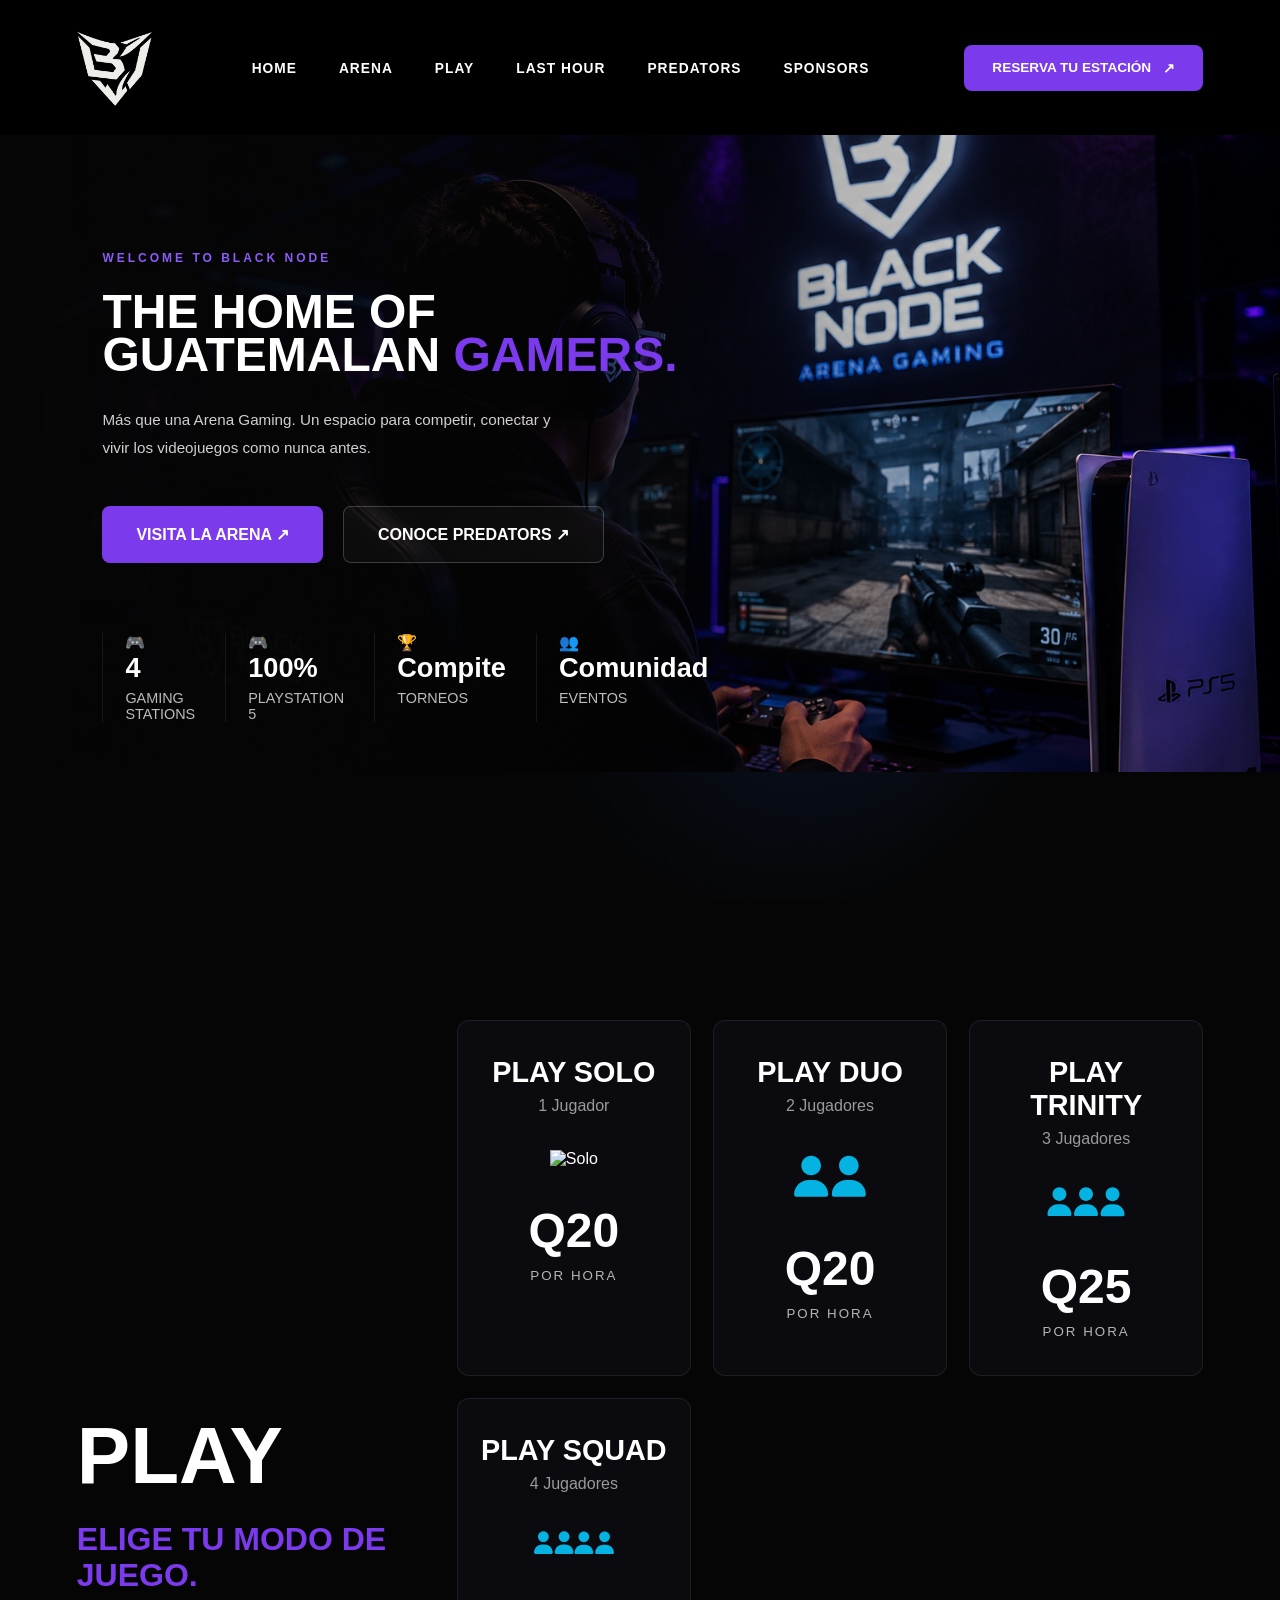
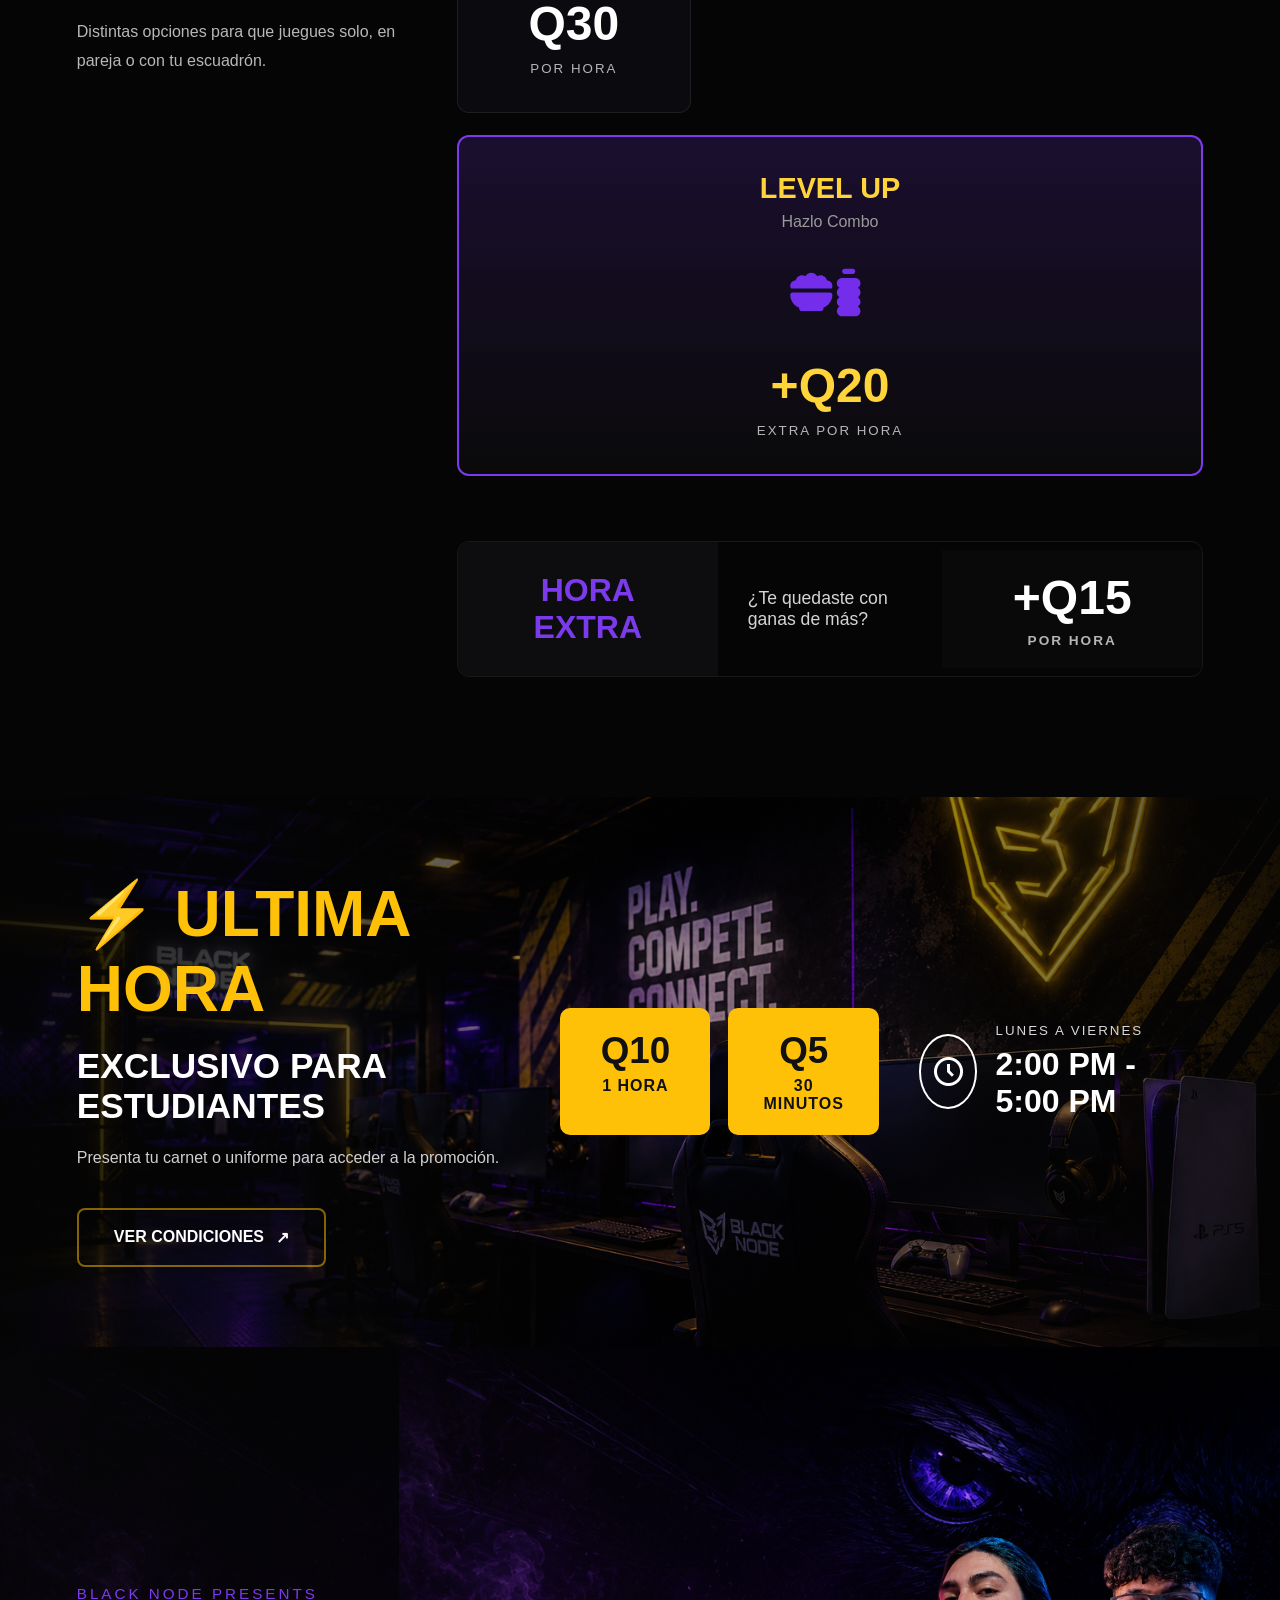
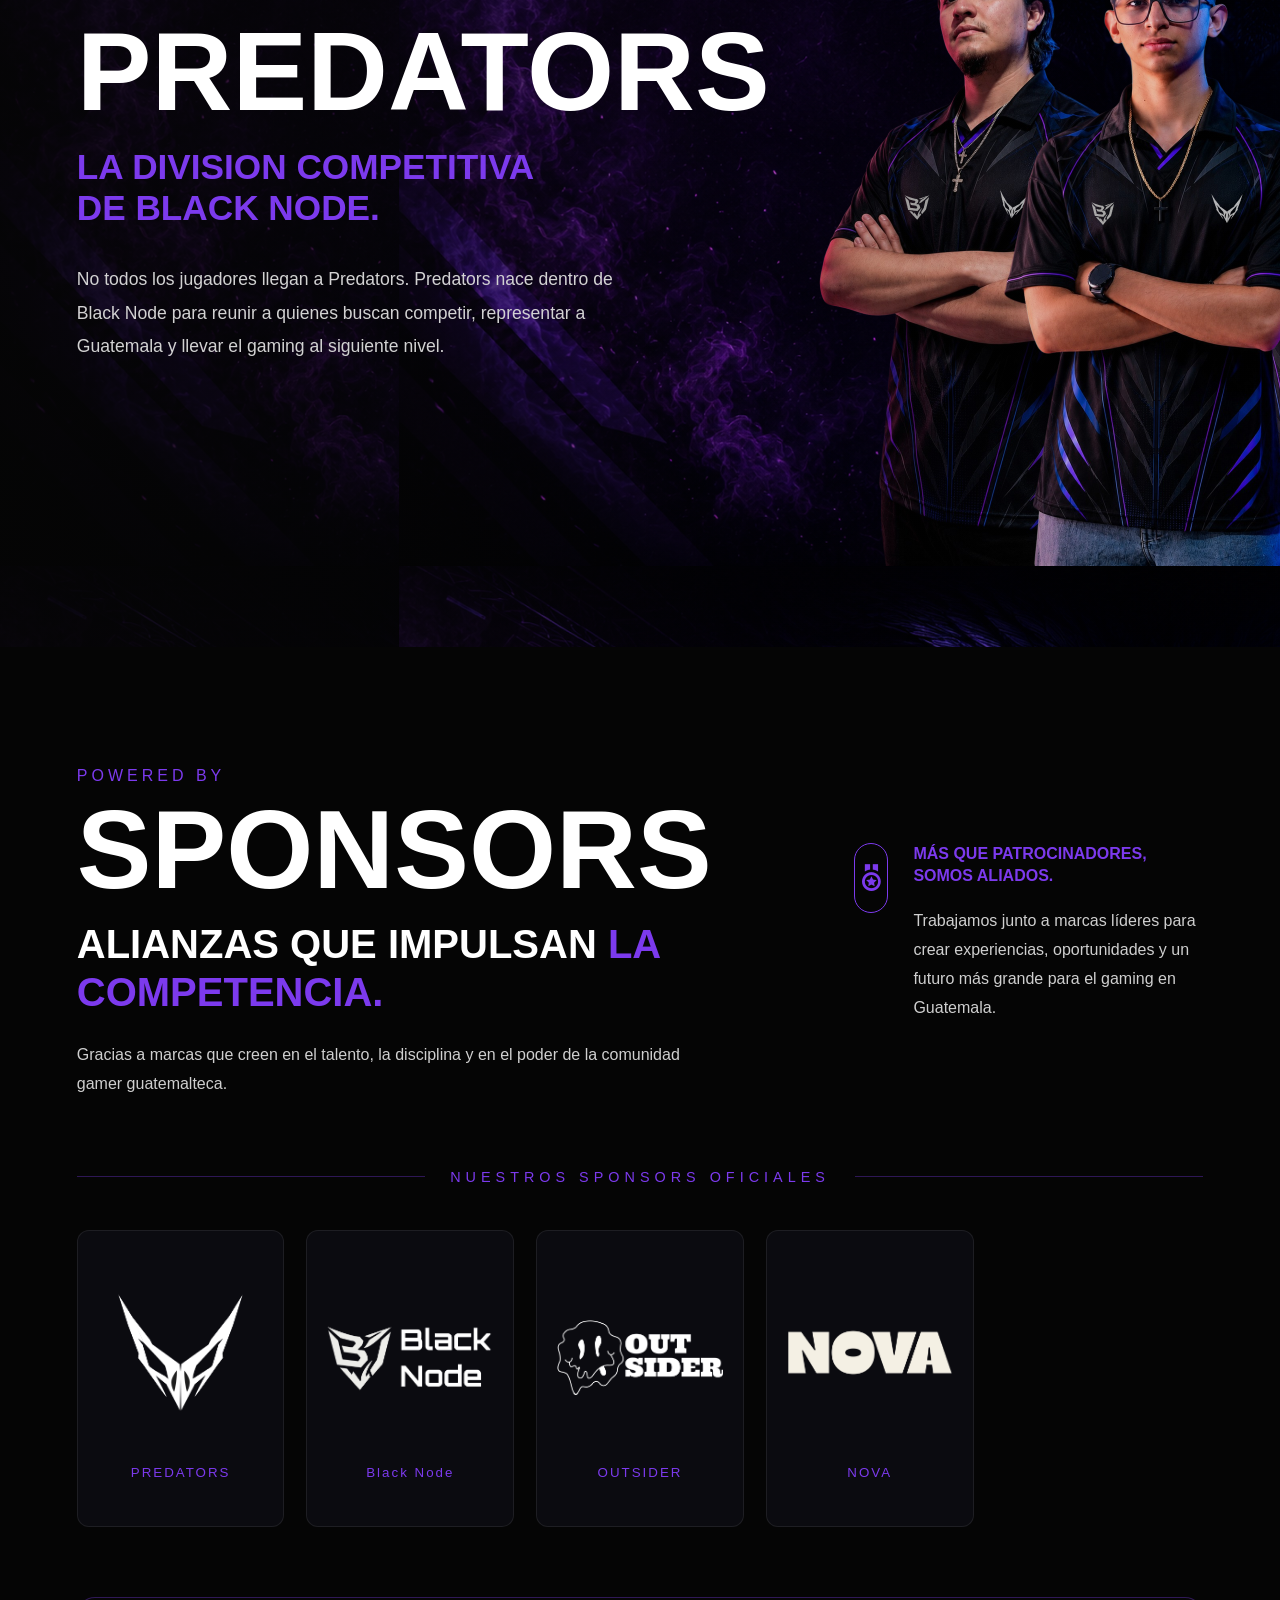
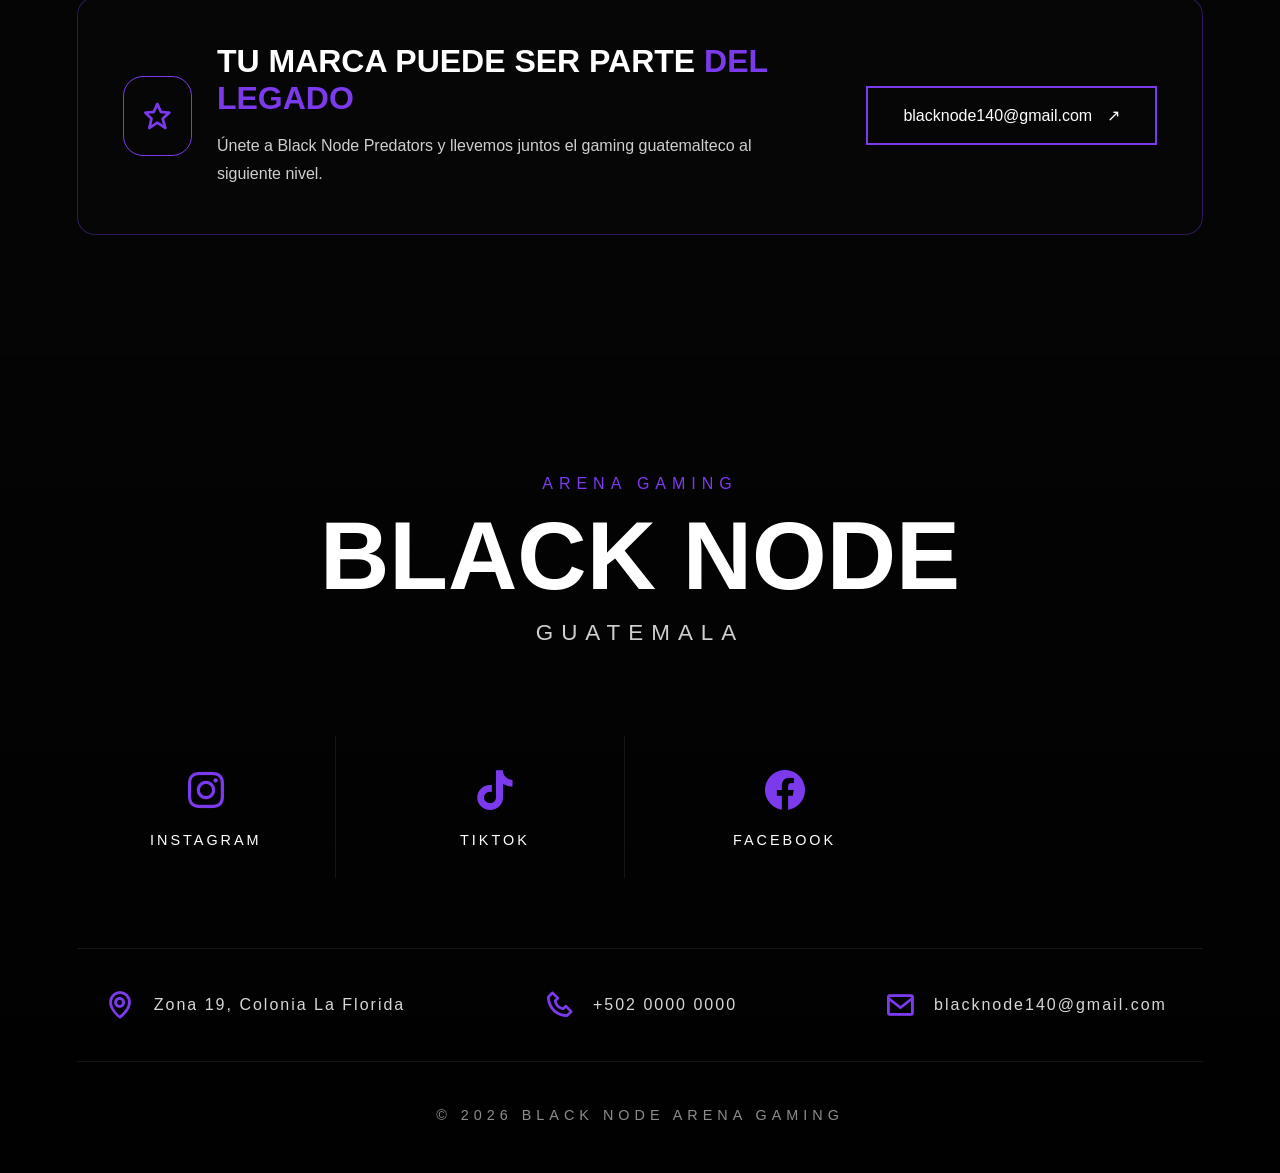
==== commit de1a9436: "viewpor tag new" ====
--- a/index.html
+++ b/index.html
@@ -7,6 +7,7 @@
     <link rel="stylesheet" href="style.css">
     <link rel="stylesheet" href="https://unpkg.com/boxicons@2.1.4/css/boxicons.min.css">
     <link rel="shortcut icon" href="resources/blacknode_logo.png" type="image/x-icon">
+    <meta name="viewport" content="width=device-width, initial-scale=1.0">
     
 </head>
 <body>
@@ -49,7 +50,7 @@
     </header>
 
     <section class="hero" id="home">
-    <div class="hero-gradient">
+        <div class="hero-gradient">
         <div class="hero-container">
 
         <!-- Lado Izquierdo -->
@@ -147,12 +148,8 @@
 
         </div>
 
-        <!-- Lado Derecho -->
-
-    </div>
-    </div>
-    
-
+        </div>
+        </div>
     </section>
 
     <!--=========================================
--- a/style.css
+++ b/style.css
@@ -395,7 +395,7 @@
 
 .hero-title{
 
-    font-size:3.2rem;
+    font-size:3.5rem;
     line-height:.95;
 
 }
@@ -858,7 +858,7 @@
 }
 
 
- @media (max-width:768px){
+ 
 
 .hero-container{
 
@@ -892,7 +892,6 @@
 
 }
 
-}
 
 @media (max-width:480px){
 
@@ -2094,7 +2093,7 @@
     justify-content:center;
     background-repeat: none;
     text-align:center;
-    background-image:url("resources/rooster-mobile-small.png");
+    background-image:url("resources/roster-mobile-v4.png");
 }
 
 .predators-overlay{
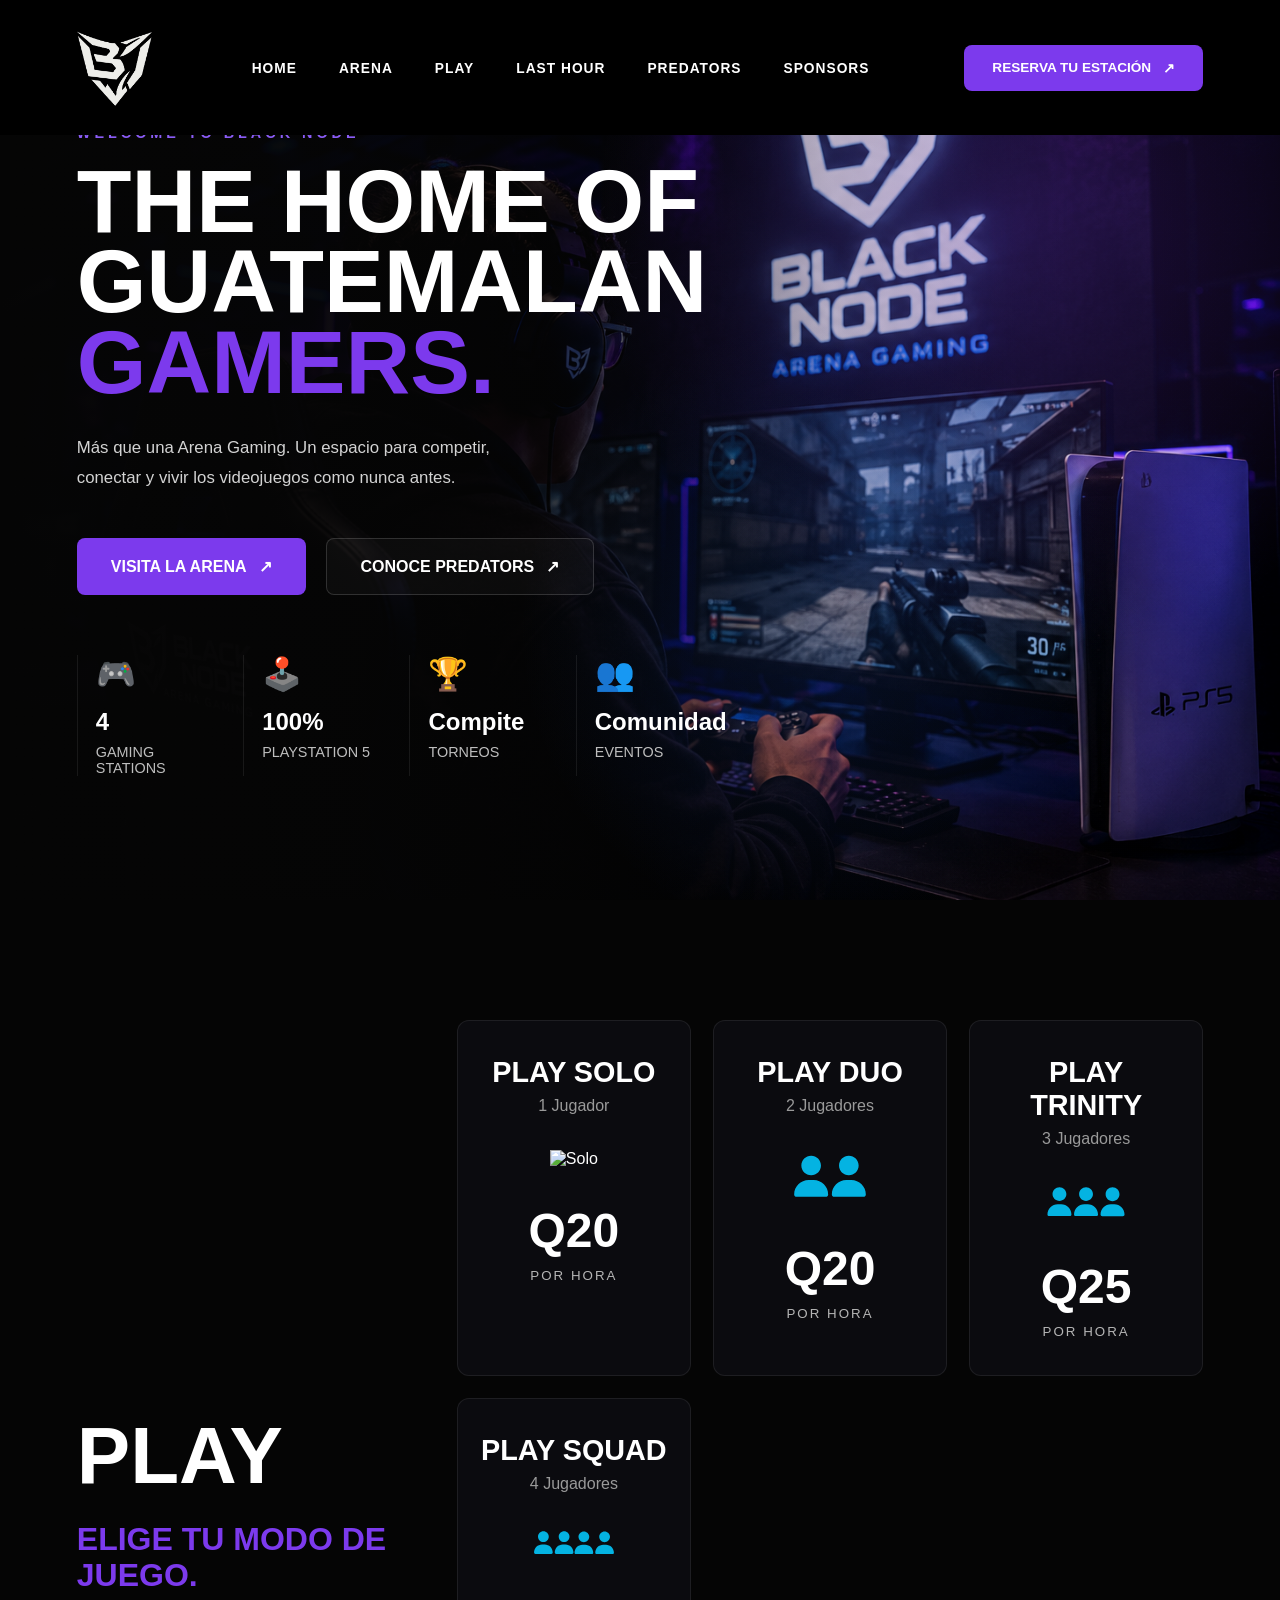
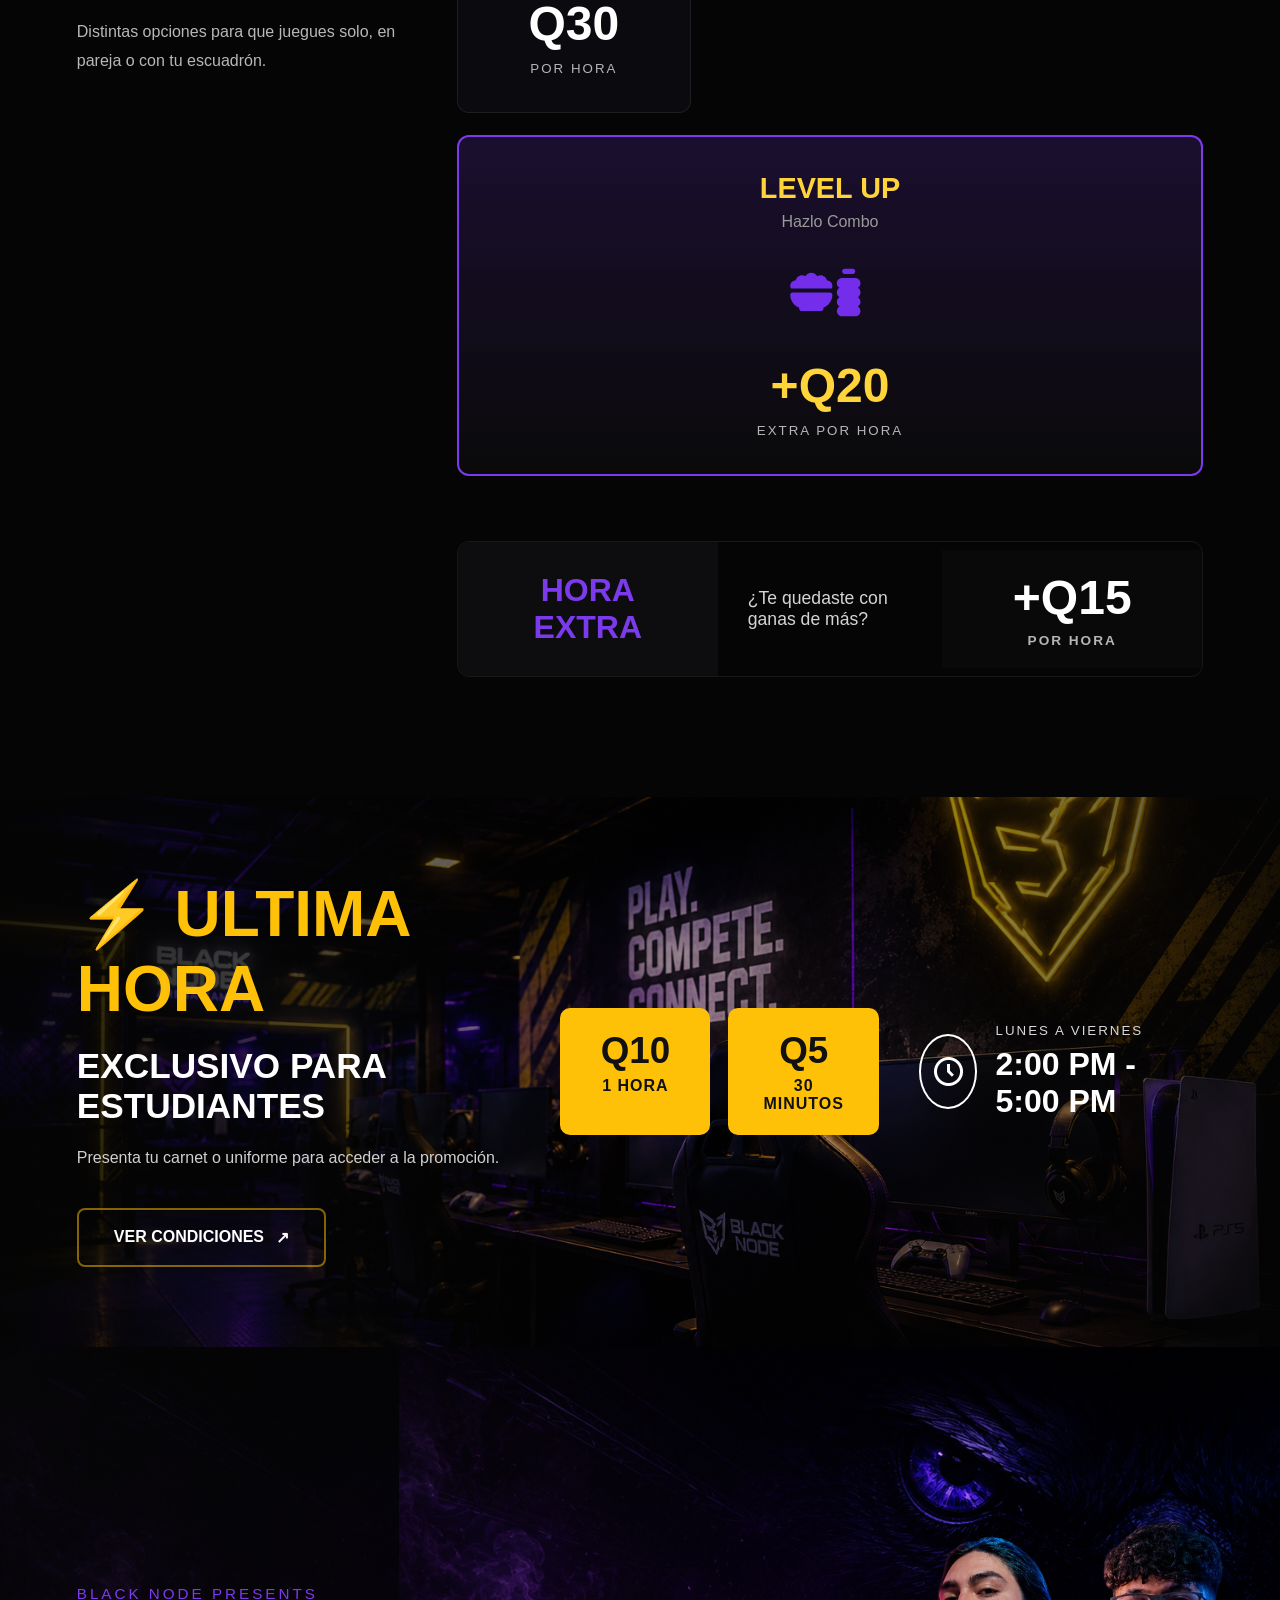
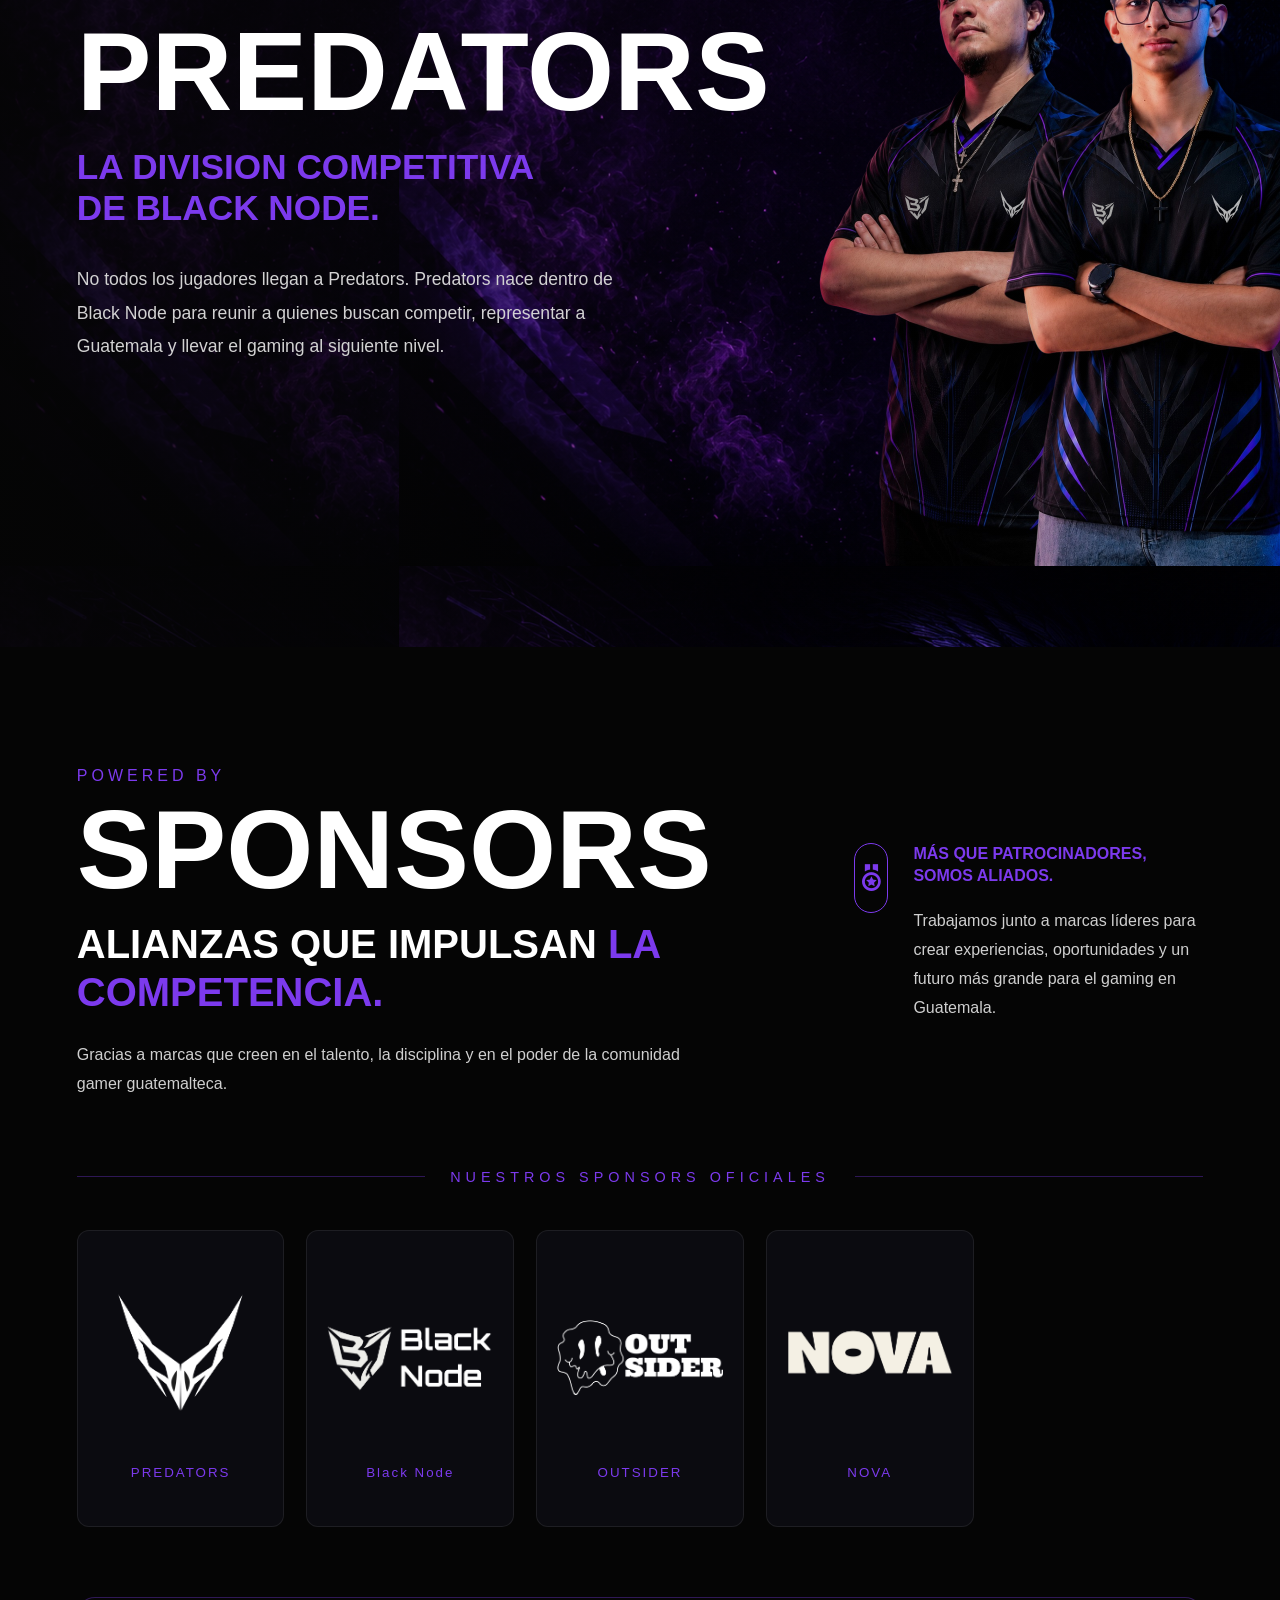
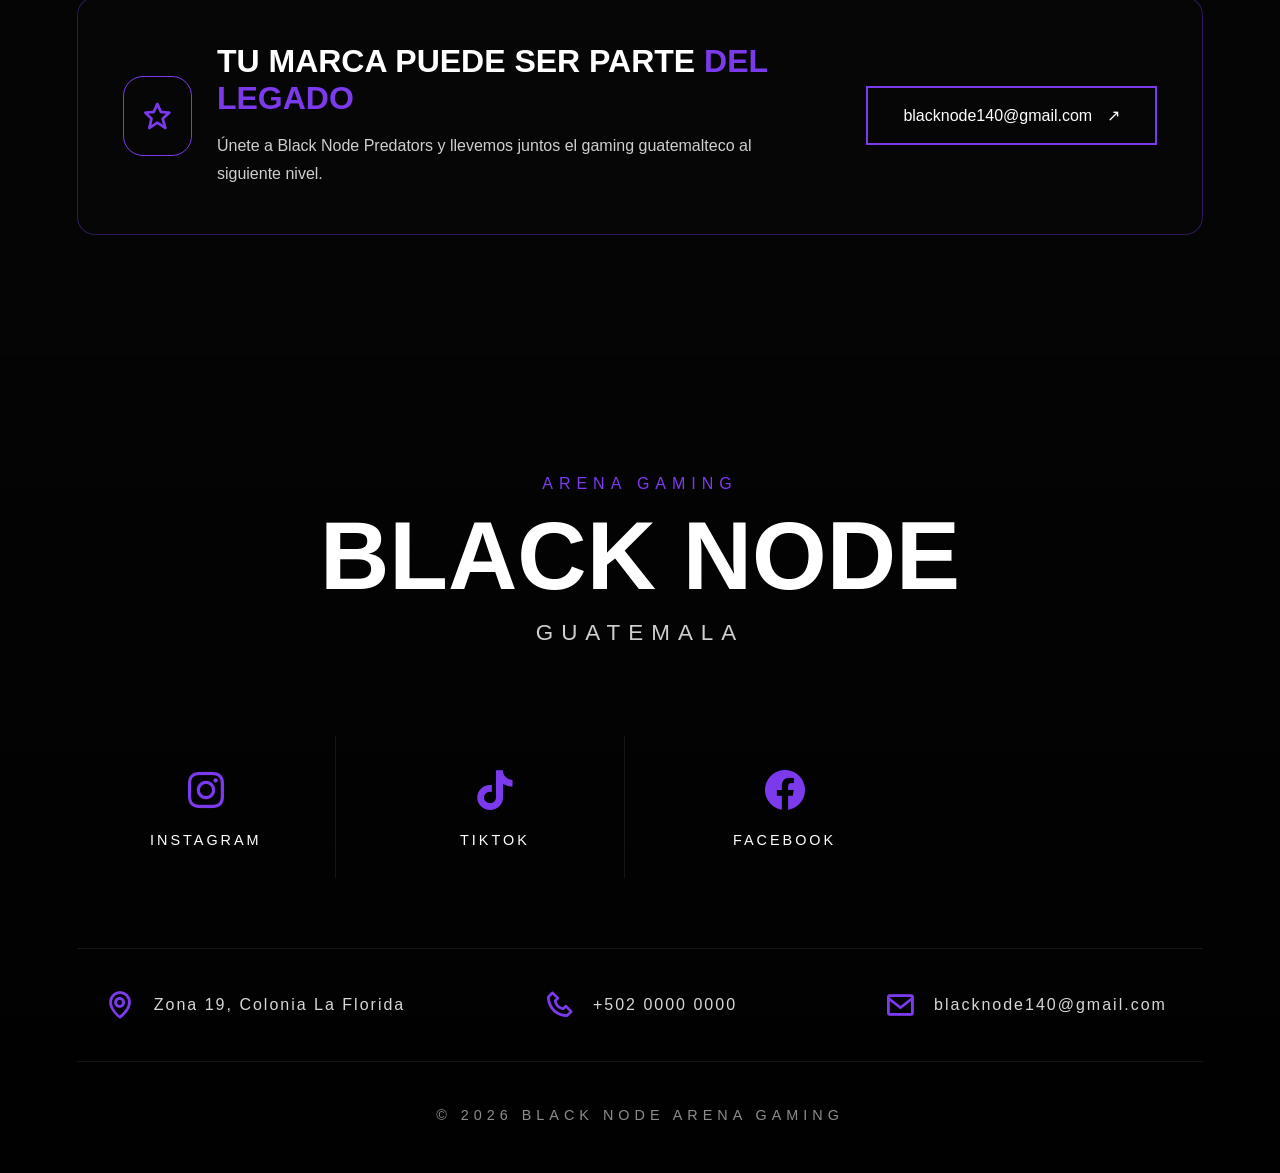
==== commit 6976c112: "se reescribio el codigo mobile para el viewport" ====
--- a/index.html
+++ b/index.html
@@ -49,11 +49,13 @@
     </nav>
     </header>
 
-    <section class="hero" id="home">
-        <div class="hero-gradient">
-        <div class="hero-container">
-
-        <!-- Lado Izquierdo -->
+    <!--=========================================
+                HERO
+==========================================-->
+
+<section class="hero" id="home">
+
+    <div class="hero-container">
 
         <div class="hero-content">
 
@@ -62,51 +64,37 @@
             </span>
 
             <h1 class="hero-title">
-
                 THE HOME OF <br>
-
                 GUATEMALAN
-
                 <span>GAMERS.</span>
-
             </h1>
 
             <p class="hero-description">
-
                 Más que una Arena Gaming.
                 Un espacio para competir,
                 conectar y vivir los videojuegos
                 como nunca antes.
-
             </p>
 
             <div class="hero-buttons">
 
-                <a href="#" class="btn-primary">
-
+                <a href="#about" class="btn-primary">
                     Visita la Arena
-
-                    ↗
-
+                    <span>↗</span>
                 </a>
 
-                <a href="#" class="btn-secondary">
-
+                <a href="#predators" class="btn-secondary">
                     Conoce Predators
-
-                    ↗
-
+                    <span>↗</span>
                 </a>
 
             </div>
 
-            <!-- Estadísticas -->
-
             <div class="hero-stats">
 
                 <div class="stat">
 
-                    🎮
+                    <span class="stat-icon">🎮</span>
 
                     <h3>4</h3>
 
@@ -116,7 +104,7 @@
 
                 <div class="stat">
 
-                    🎮
+                    <span class="stat-icon">🕹️</span>
 
                     <h3>100%</h3>
 
@@ -126,7 +114,7 @@
 
                 <div class="stat">
 
-                    🏆
+                    <span class="stat-icon">🏆</span>
 
                     <h3>Compite</h3>
 
@@ -136,7 +124,7 @@
 
                 <div class="stat">
 
-                    👥
+                    <span class="stat-icon">👥</span>
 
                     <h3>Comunidad</h3>
 
@@ -148,9 +136,9 @@
 
         </div>
 
-        </div>
-        </div>
-    </section>
+    </div>
+
+</section>
 
     <!--=========================================
                 PLAY
--- a/style.css
+++ b/style.css
@@ -354,24 +354,6 @@
 
 }
 
-/*=============================
-@media(max-width:768px){
-
-.header{
-
-padding:22px 8%;
-
-}
-
-.logo img{
-
-width:5rem;
-
-}
-
-}          RESET
-==============================*/
-
 @media (max-width:768px){
 
 .hero{
@@ -436,8 +418,6 @@
 
 }
 
-
-
 @media(max-width:480px){
 
 .logo img{
@@ -457,17 +437,13 @@
               HERO
 =========================================*/
 
-.hero{
+/* .hero{
     min-height:100vh;
     background:#050505;
-    display:flex;
-    align-items:center;
+    
     overflow:hidden;
     position:relative;
 }
-
-/* Fondo con iluminación */
-
 .hero::before{
     content:"";
     position:absolute;
@@ -479,11 +455,6 @@
 
     pointer-events:none;
 }
-
-/*=========================================
-          CONTENEDOR
-=========================================*/
-
 .hero-container{
 
     width:100%;
@@ -523,12 +494,6 @@
 
 
 }
-
-
-/*=========================================
-            TEXTO
-=========================================*/
-
 .hero-subtitle{
 
     display:inline-block;
@@ -546,8 +511,6 @@
     margin-bottom:25px;
 
 }
-
-
 .hero-title{
 
     font-size:6rem;
@@ -561,15 +524,11 @@
     margin-bottom:30px;
 
 }
-
-
 .hero-title span{
 
     color:#7C3AED;
 
 }
-
-
 .hero-description{
 
     width:470px;
@@ -585,12 +544,6 @@
     margin-bottom:45px;
 
 }
-
-
-/*=========================================
-          BOTONES
-=========================================*/
-
 .hero-buttons{
 
     display:flex;
@@ -600,7 +553,6 @@
     margin-bottom:70px;
 
 }
-
 .btn-primary,
 .btn-secondary{
 
@@ -621,14 +573,11 @@
     transition:.35s;
 
 }
-
-
 .btn-primary{
 
     background:#7C3AED;
 
 }
-
 .btn-primary:hover{
 
     background:#9155ff;
@@ -638,8 +587,6 @@
     box-shadow:0 15px 35px rgba(124,58,237,.45);
 
 }
-
-
 .btn-secondary{
 
     border:1px solid rgba(255,255,255,.2);
@@ -647,7 +594,6 @@
     background:rgba(255,255,255,.03);
 
 }
-
 .btn-secondary:hover{
 
     border-color:#7C3AED;
@@ -655,12 +601,6 @@
     transform:translateY(-4px);
 
 }
-
-
-/*=========================================
-        ESTADÍSTICAS
-=========================================*/
-
 .hero-stats{
 
     display:grid;
@@ -670,8 +610,6 @@
     gap:30px;
 
 }
-
-
 .stat{
 
     border-left:1px solid rgba(255,255,255,.08);
@@ -679,8 +617,6 @@
     padding-left:22px;
 
 }
-
-
 .stat i{
 
     font-size:2rem;
@@ -690,8 +626,6 @@
     margin-bottom:15px;
 
 }
-
-
 .stat h3{
 
     font-size:1.7rem;
@@ -699,8 +633,6 @@
     margin-bottom:6px;
 
 }
-
-
 .stat p{
 
     color:#bcbcbc;
@@ -710,44 +642,6 @@
     text-transform:uppercase;
 
 }
-
-
-/*=========================================
-          IMAGEN
-=========================================*/
-
-.hero-image{
-
-    display:flex;
-
-    justify-content:flex-end;
-
-    position:relative;
-
-}
-
-
-.hero-image img{
-
-    width:100%;
-
-    max-width:900px;
-
-    object-fit:cover;
-
-    border-radius:20px;
-
-    user-select:none;
-
-    pointer-events:none;
-
-}
-
-
-/*=========================================
-        RESPONSIVE
-=========================================*/
-
 @media (max-width:1400px){
 
 .hero-title{
@@ -757,8 +651,6 @@
 }
 
 }
-
-
 @media (max-width:1200px){
 
 .hero-container{
@@ -779,19 +671,6 @@
 
 }
 
-.hero-image{
-
-justify-content:center;
-
-margin-top:40px;
-
-}
-
-.hero-image img{
-
-max-width:700px;
-
-}
 
 .hero-stats{
 
@@ -808,8 +687,6 @@
 }
 
 }
-
-
 @media (max-width:992px){
 
 .hero{
@@ -856,22 +733,16 @@
 }
 
 }
-
-
- 
-
 .hero-container{
 
 padding:120px 8% 50px;
 
 }
-
 .hero-title{
 
 font-size:3rem;
 
 }
-
 .hero-subtitle{
 
 font-size:.75rem;
@@ -879,20 +750,16 @@
 letter-spacing:3px;
 
 }
-
 .hero-description{
 
 font-size:.95rem;
 
 }
-
 .hero-image img{
 
 max-width:100%;
 
 }
-
-
 @media (max-width:480px){
 
 .hero-title{
@@ -922,7 +789,6 @@
 }
 
 }
-
 .hero-gradient::after{
 
     content:"";
@@ -947,6 +813,473 @@
         );
 
 }
+ */
+/*=========================================
+                HERO
+=========================================*/
+
+.hero{
+
+    position: relative;
+    overflow: hidden;
+
+    min-height: 100dvh;
+
+    display: flex;
+    align-items: center;
+
+    background:
+        linear-gradient(
+            90deg,
+            rgba(5,5,5,1) 0%,
+            rgba(5,5,5,.96) 25%,
+            rgba(5,5,5,.70) 45%,
+            rgba(5,5,5,.15) 65%,
+            rgba(5,5,5,0) 100%
+        ),
+        url("resources/controler.png");
+
+    background-size: cover;
+    background-position: right center;
+    background-repeat: no-repeat;
+
+}
+
+/*=========================================
+            EFECTOS DE LUZ
+=========================================*/
+
+.hero::before{
+
+    content:"";
+
+    position:absolute;
+
+    inset:0;
+
+    background:
+
+        radial-gradient(circle at 80% 25%,
+        rgba(124,58,237,.25),
+        transparent 35%),
+
+        radial-gradient(circle at 65% 70%,
+        rgba(37,99,235,.15),
+        transparent 30%);
+
+    pointer-events:none;
+
+}
+
+/*=========================================
+            CONTENEDOR
+=========================================*/
+
+.hero-container{
+
+    position:relative;
+
+    z-index:2;
+
+    width:min(1600px,100%);
+
+    margin:auto;
+
+    padding:120px 6%;
+
+}
+
+.hero-content{
+
+    max-width:650px;
+
+}
+
+/*=========================================
+                TEXTO
+=========================================*/
+
+.hero-subtitle{
+
+    display:inline-block;
+
+    color:#8B5CF6;
+
+    font-size:.9rem;
+
+    font-weight:700;
+
+    text-transform:uppercase;
+
+    letter-spacing:4px;
+
+    margin-bottom:20px;
+
+}
+
+.hero-title{
+
+    font-size:clamp(3rem,7vw,6rem);
+
+    line-height:.9;
+
+    font-weight:900;
+
+    text-transform:uppercase;
+
+    margin-bottom:30px;
+
+}
+
+.hero-title span{
+
+    color:#7C3AED;
+
+}
+
+.hero-description{
+
+    width:100%;
+    max-width:480px;
+
+    color:#D3D3D3;
+
+    font-size:1.05rem;
+
+    line-height:1.8;
+
+    margin-bottom:45px;
+
+}
+
+/*=========================================
+                BOTONES
+=========================================*/
+
+.hero-buttons{
+
+    display:flex;
+
+    gap:20px;
+
+    margin-bottom:60px;
+
+}
+
+.btn-primary,
+.btn-secondary{
+
+    display:flex;
+
+    justify-content:center;
+
+    align-items:center;
+
+    gap:12px;
+
+    padding:18px 34px;
+
+    border-radius:8px;
+
+    font-weight:700;
+
+    text-transform:uppercase;
+
+    transition:.35s;
+
+}
+
+.btn-primary{
+
+    background:#7C3AED;
+
+}
+
+.btn-primary:hover{
+
+    background:#9155ff;
+
+    transform:translateY(-4px);
+
+}
+
+.btn-secondary{
+
+    border:1px solid rgba(255,255,255,.15);
+
+    background:rgba(255,255,255,.03);
+
+}
+
+.btn-secondary:hover{
+
+    border-color:#7C3AED;
+
+    transform:translateY(-4px);
+
+}
+
+/*=========================================
+            ESTADÍSTICAS
+=========================================*/
+
+.hero-stats{
+
+    display:grid;
+
+    grid-template-columns:repeat(4,1fr);
+
+    gap:25px;
+
+}
+
+.stat{
+
+    border-left:1px solid rgba(255,255,255,.08);
+
+    padding-left:18px;
+
+}
+
+.stat-icon{
+
+    display:block;
+
+    font-size:2rem;
+
+    margin-bottom:15px;
+
+}
+
+.stat h3{
+
+    font-size:1.5rem;
+
+    margin-bottom:8px;
+
+}
+
+.stat p{
+
+    color:#BEBEBE;
+
+    font-size:.9rem;
+
+    text-transform:uppercase;
+
+}
+@media (max-width:1200px){
+
+.hero{
+
+    background-position:75% center;
+
+}
+
+.hero-container{
+
+    padding:100px 5%;
+
+}
+
+.hero-content{
+
+    max-width:700px;
+
+}
+
+.hero-stats{
+
+    grid-template-columns:repeat(2,1fr);
+
+}
+
+}
+@media (max-width:992px){
+
+.hero{
+
+    background-position:70% top;
+
+}
+
+.hero-container{
+
+    padding:90px 30px 50px;
+
+}
+
+.hero-content{
+
+    max-width:100%;
+
+}
+
+.hero-description{
+
+    max-width:100%;
+
+}
+
+.hero-buttons{
+
+    flex-direction:column;
+
+}
+
+.btn-primary,
+.btn-secondary{
+
+    width:100%;
+
+}
+
+.hero-stats{
+
+    grid-template-columns:repeat(2,1fr);
+
+    gap:25px;
+
+}
+
+.stat{
+
+    border:none;
+
+    padding:0;
+
+    text-align:center;
+
+}
+
+}
+@media (max-width:768px){
+
+.hero{
+
+    background-position:center top;
+
+    background-size:contain;
+
+}
+
+.hero-container{
+
+    padding:80px 20px 40px;
+
+}
+
+.hero-content{
+
+    text-align:center;
+
+}
+
+.hero-subtitle{
+
+    font-size:.8rem;
+
+    letter-spacing:3px;
+
+}
+
+.hero-title{
+
+    line-height:1;
+
+}
+
+.hero-description{
+
+    margin:0 auto 40px;
+
+    font-size:.95rem;
+
+}
+
+.hero-buttons{
+
+    gap:15px;
+
+    margin-bottom:45px;
+
+}
+
+.hero-stats{
+
+    grid-template-columns:repeat(2,1fr);
+
+}
+
+}
+@media (max-width:480px){
+
+.hero{
+
+    background-size:150% auto;
+
+}
+
+.hero-title{
+
+    font-size:2.2rem;
+
+}
+
+.hero-buttons{
+
+    width:100%;
+
+}
+
+.btn-primary,
+.btn-secondary{
+
+    padding:16px;
+
+    font-size:.9rem;
+
+}
+
+.hero-stats{
+
+    grid-template-columns:1fr;
+
+    gap:20px;
+
+}
+
+.stat{
+
+    text-align:center;
+
+}
+
+.stat-icon{
+
+    font-size:1.8rem;
+
+}
+
+.stat h3{
+
+    font-size:1.3rem;
+
+}
+
+.stat p{
+
+    font-size:.8rem;
+
+}
+
+}
+
+
+
+
+
+
 
 /*=========================================
                 PLAY
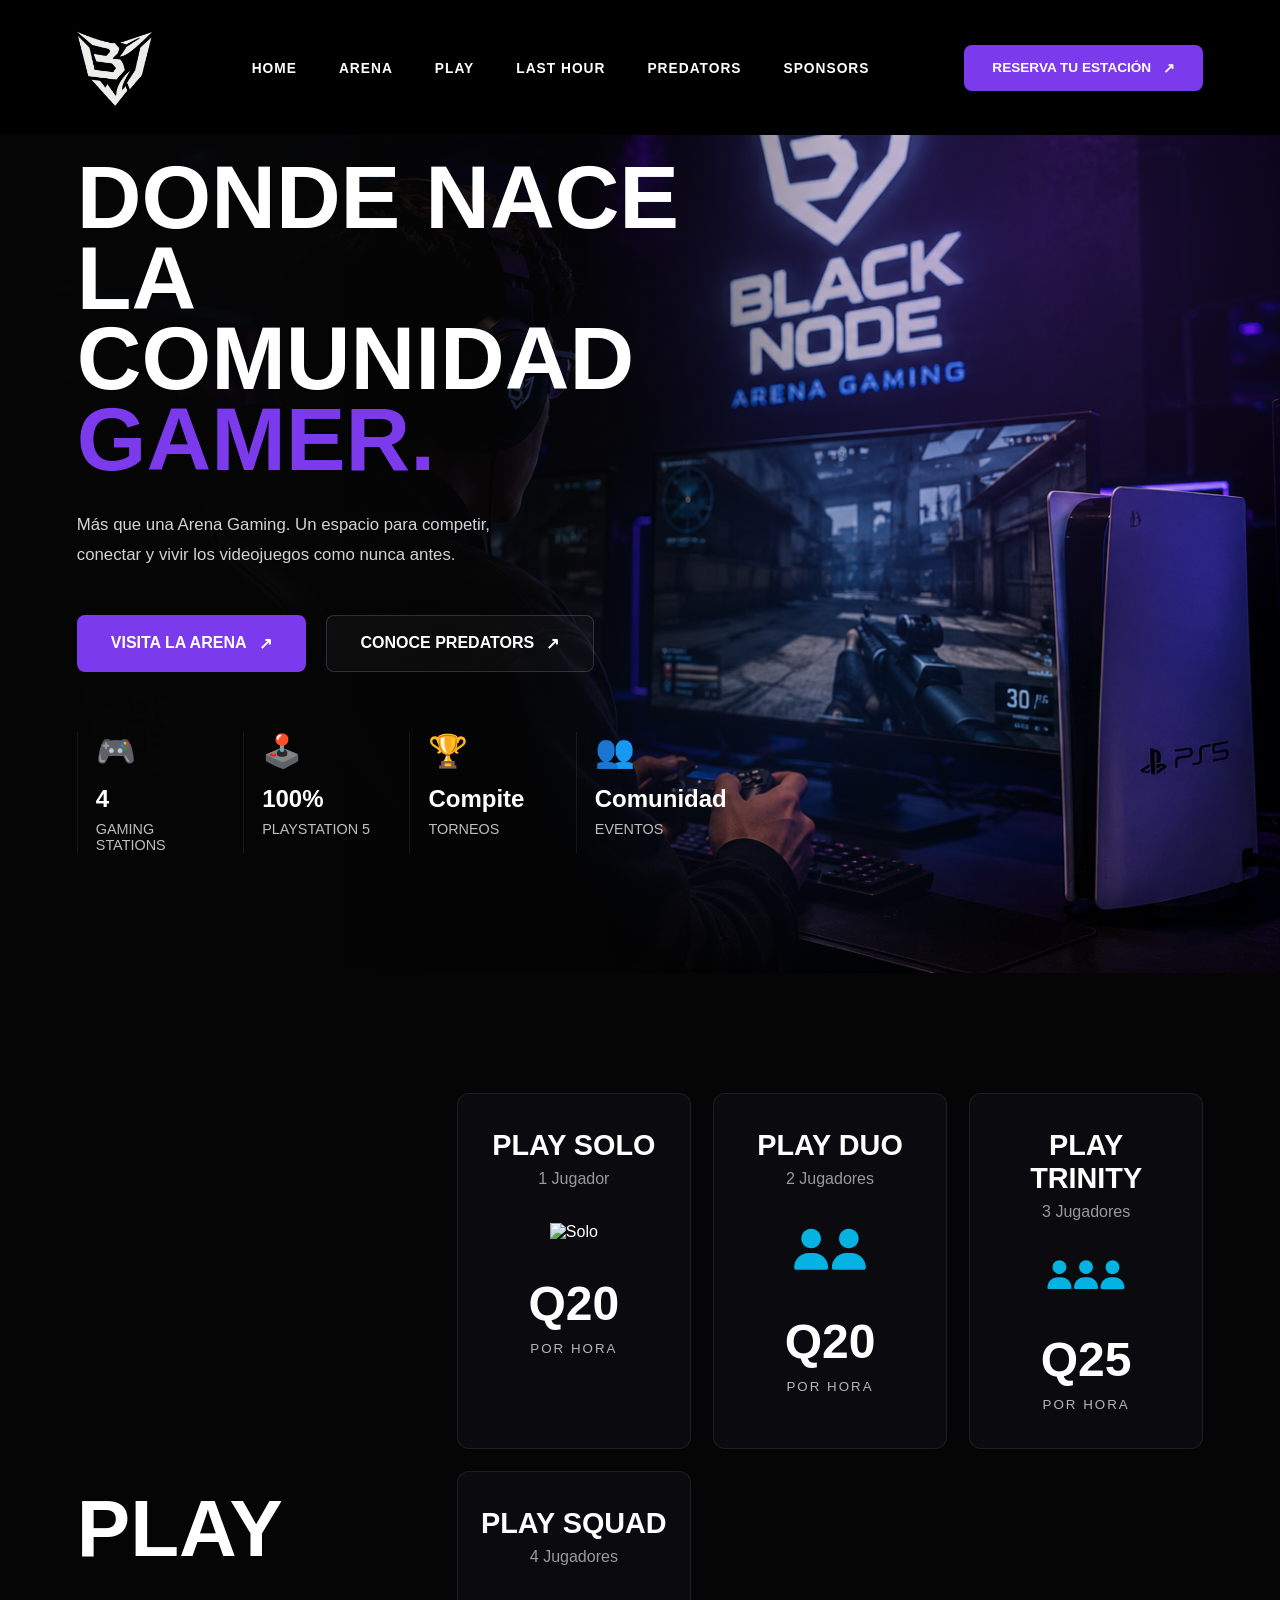
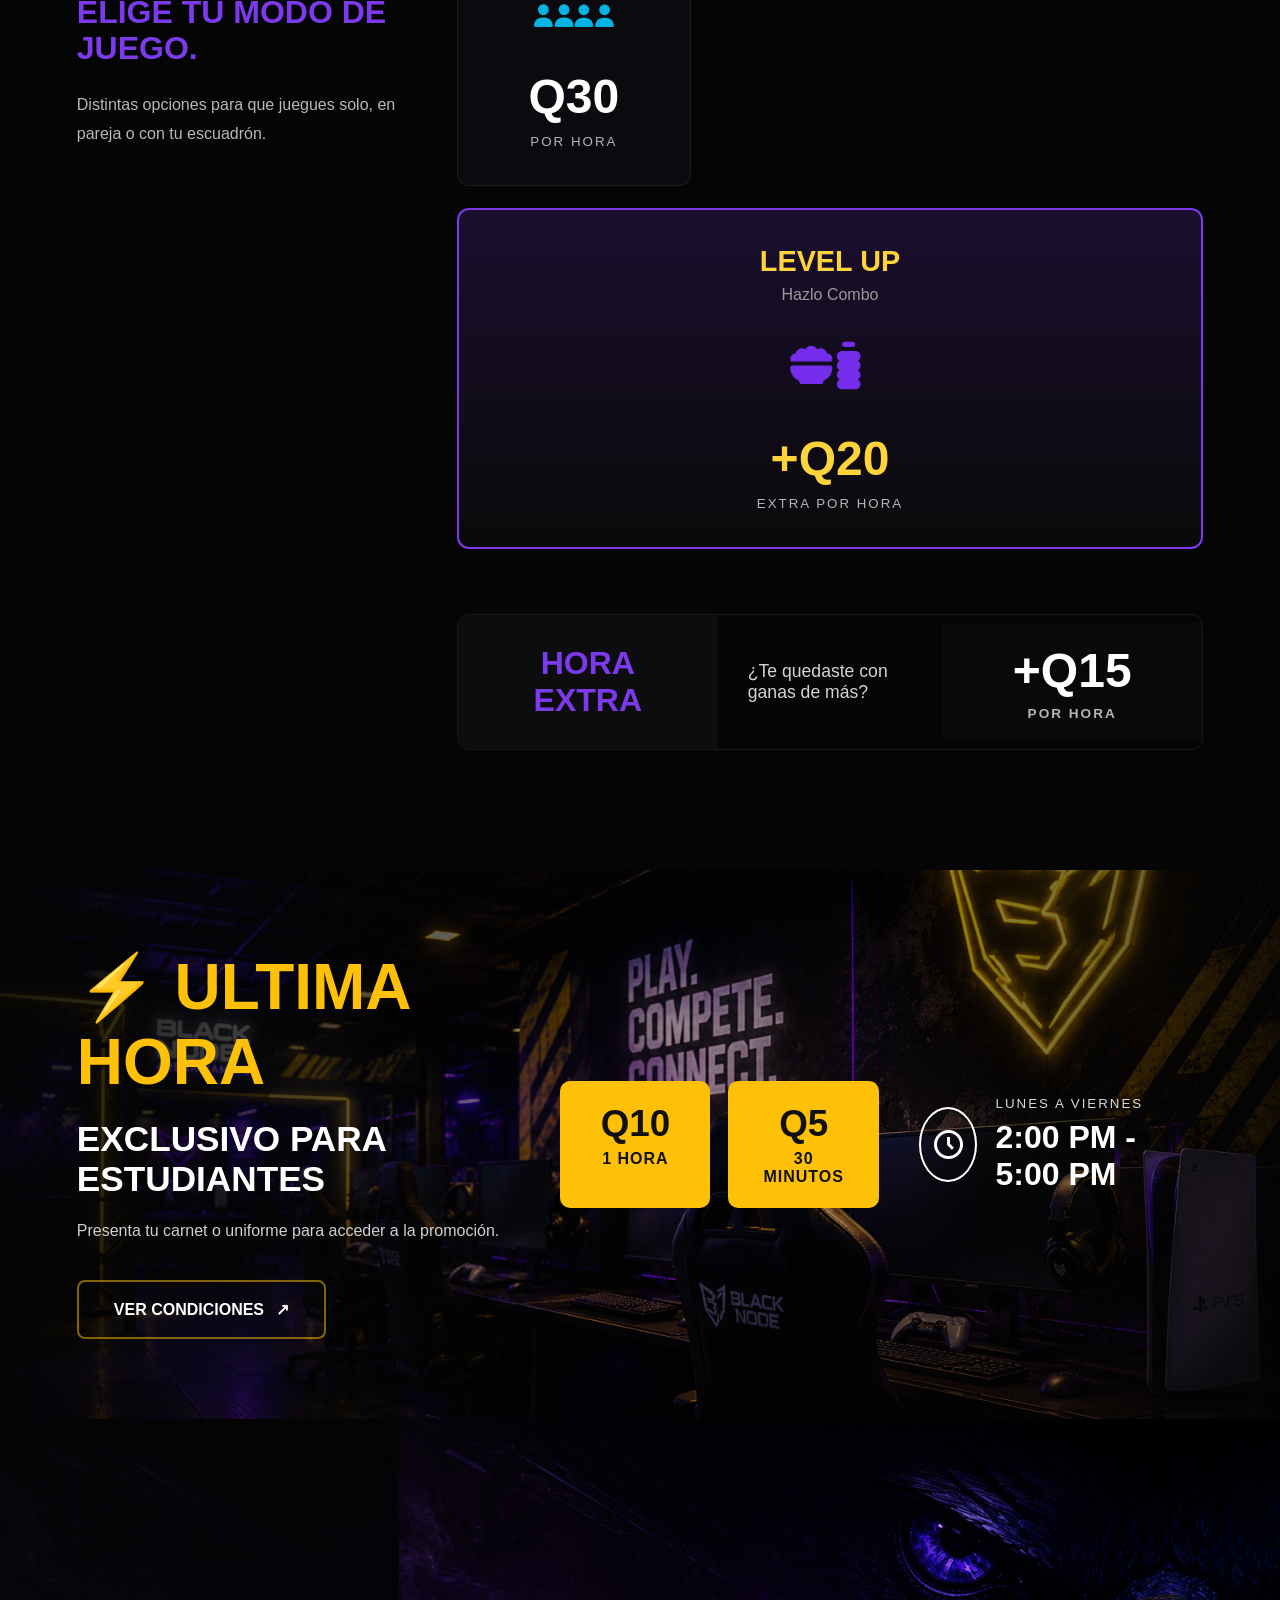
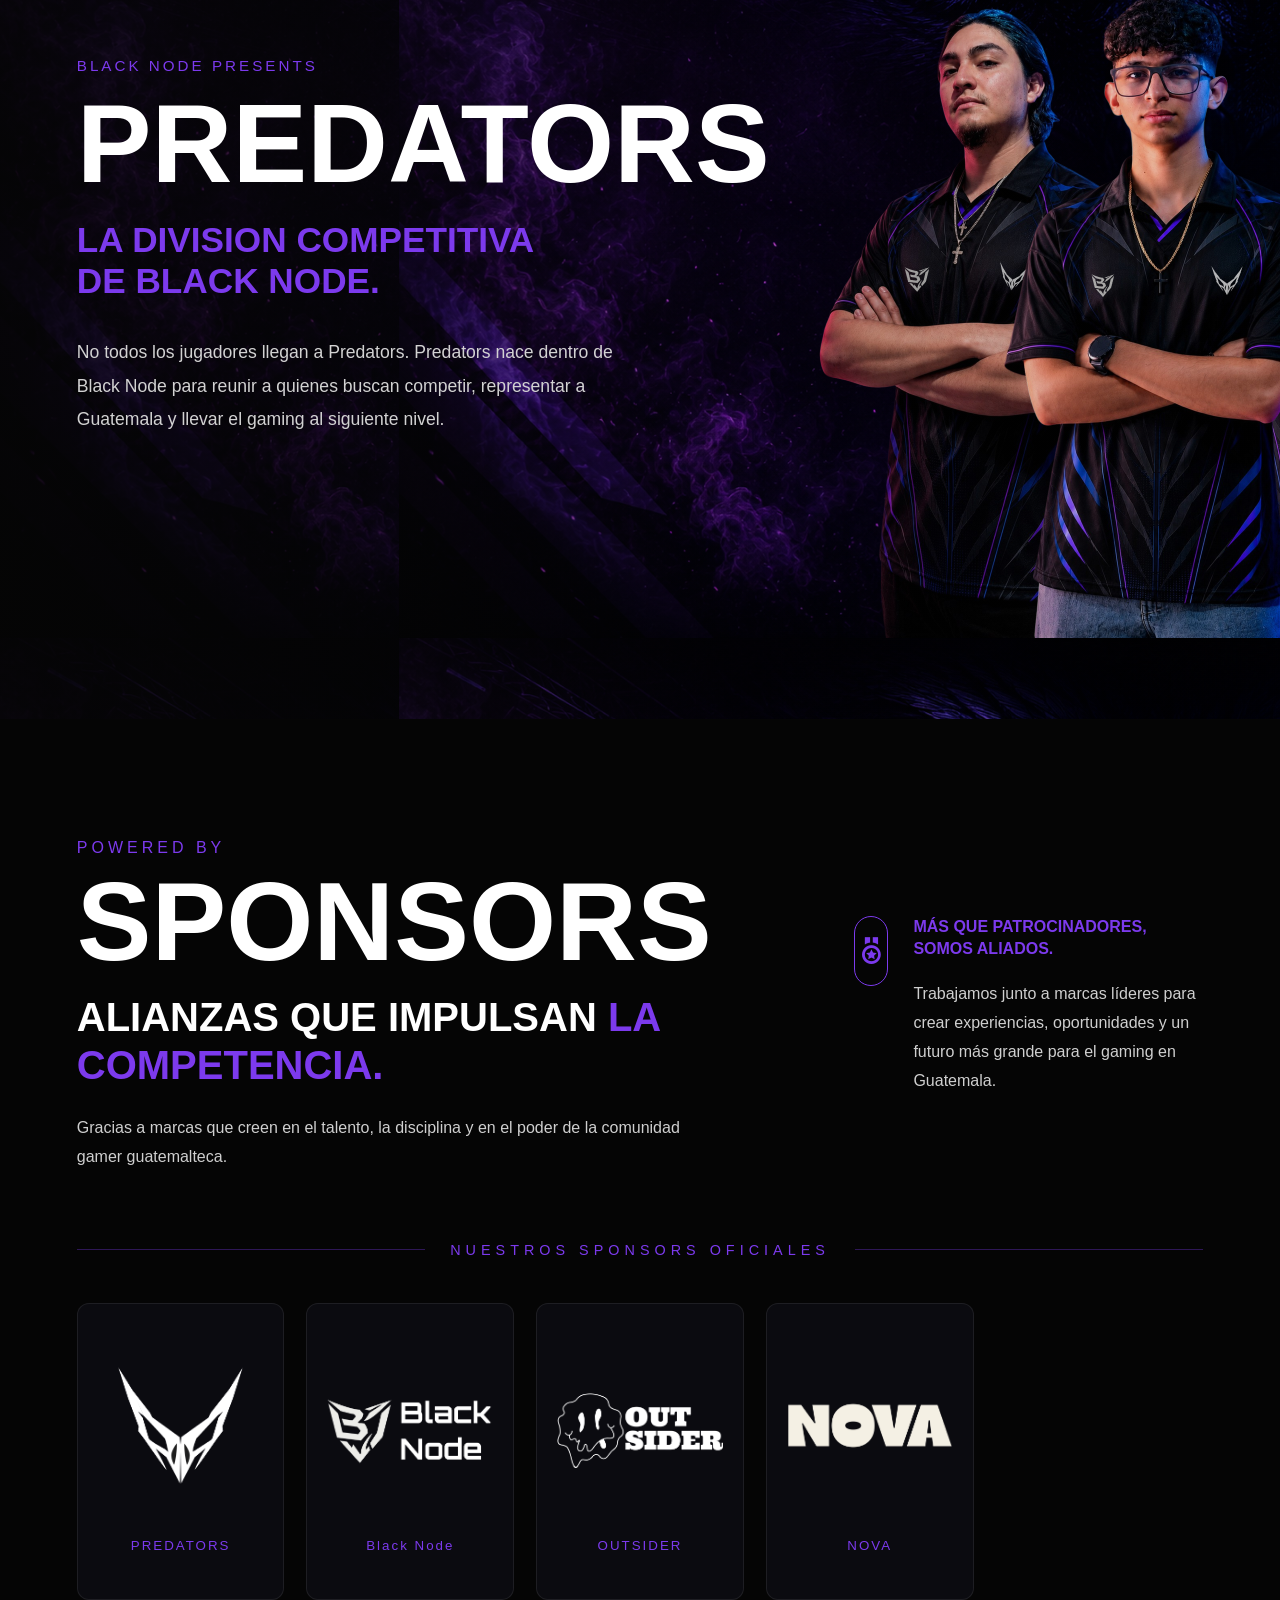
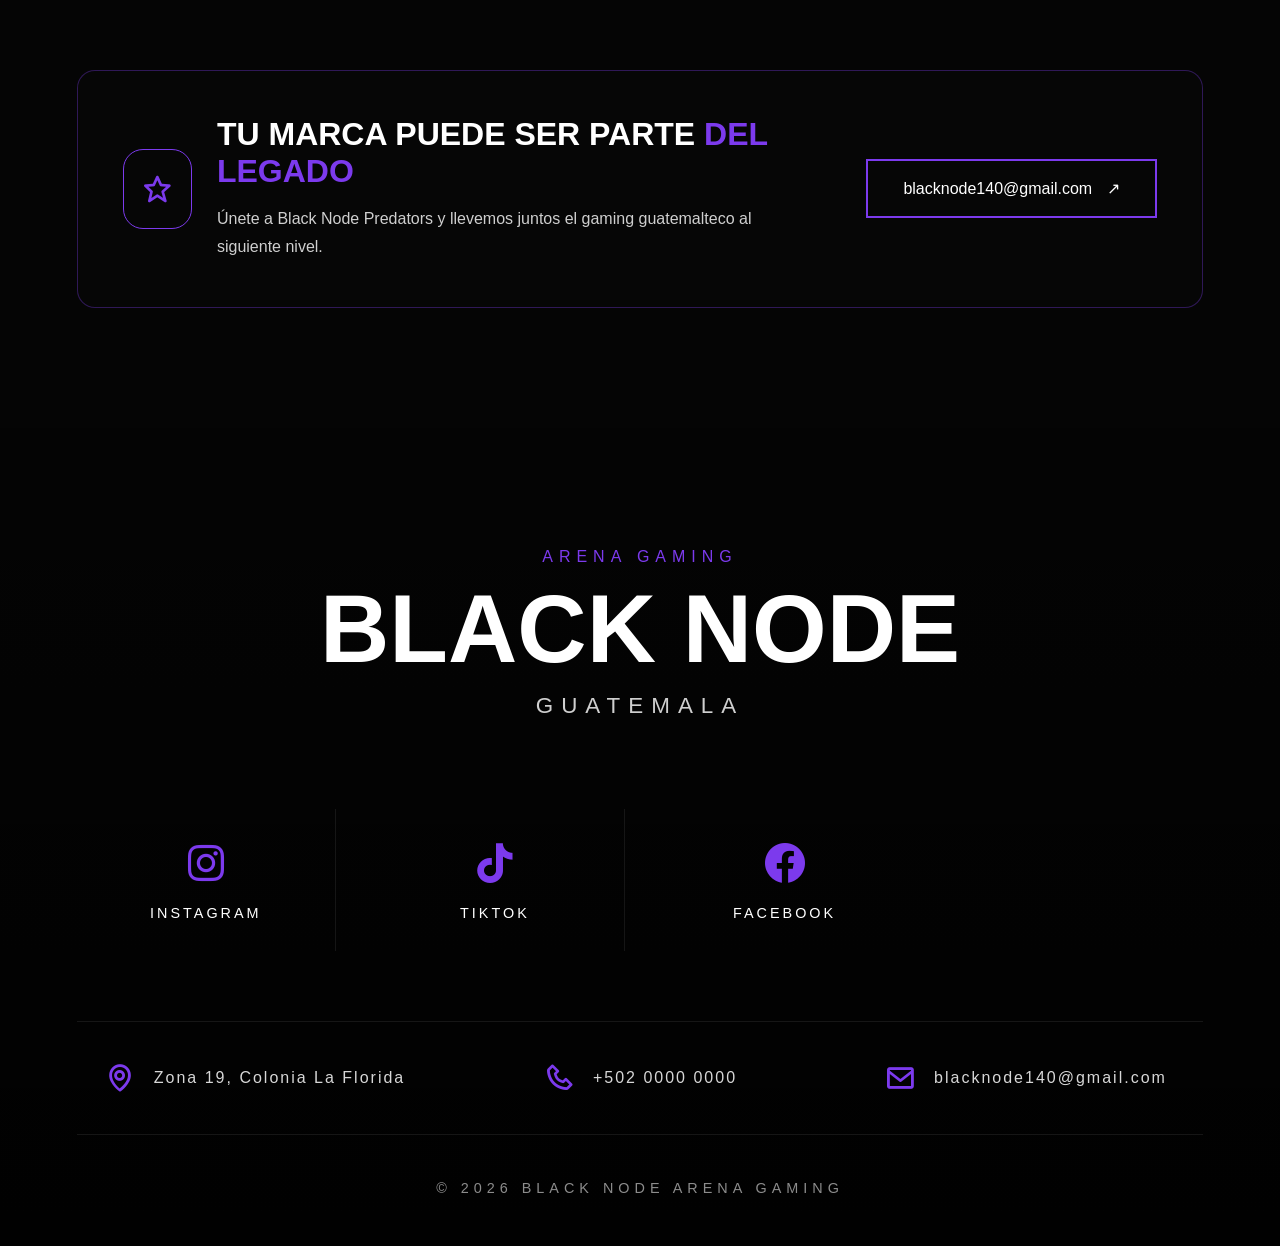
==== commit ecc08322: "se cambio el texto guatemalan" ====
--- a/index.html
+++ b/index.html
@@ -64,9 +64,9 @@
             </span>
 
             <h1 class="hero-title">
-                THE HOME OF <br>
-                GUATEMALAN
-                <span>GAMERS.</span>
+                Donde nace<br>
+                la comunidad
+                <span>GAMER.</span>
             </h1>
 
             <p class="hero-description">
--- a/style.css
+++ b/style.css
@@ -422,7 +422,7 @@
 
 .logo img{
 
-width:5rem;
+width:3rem;
 
 }
 
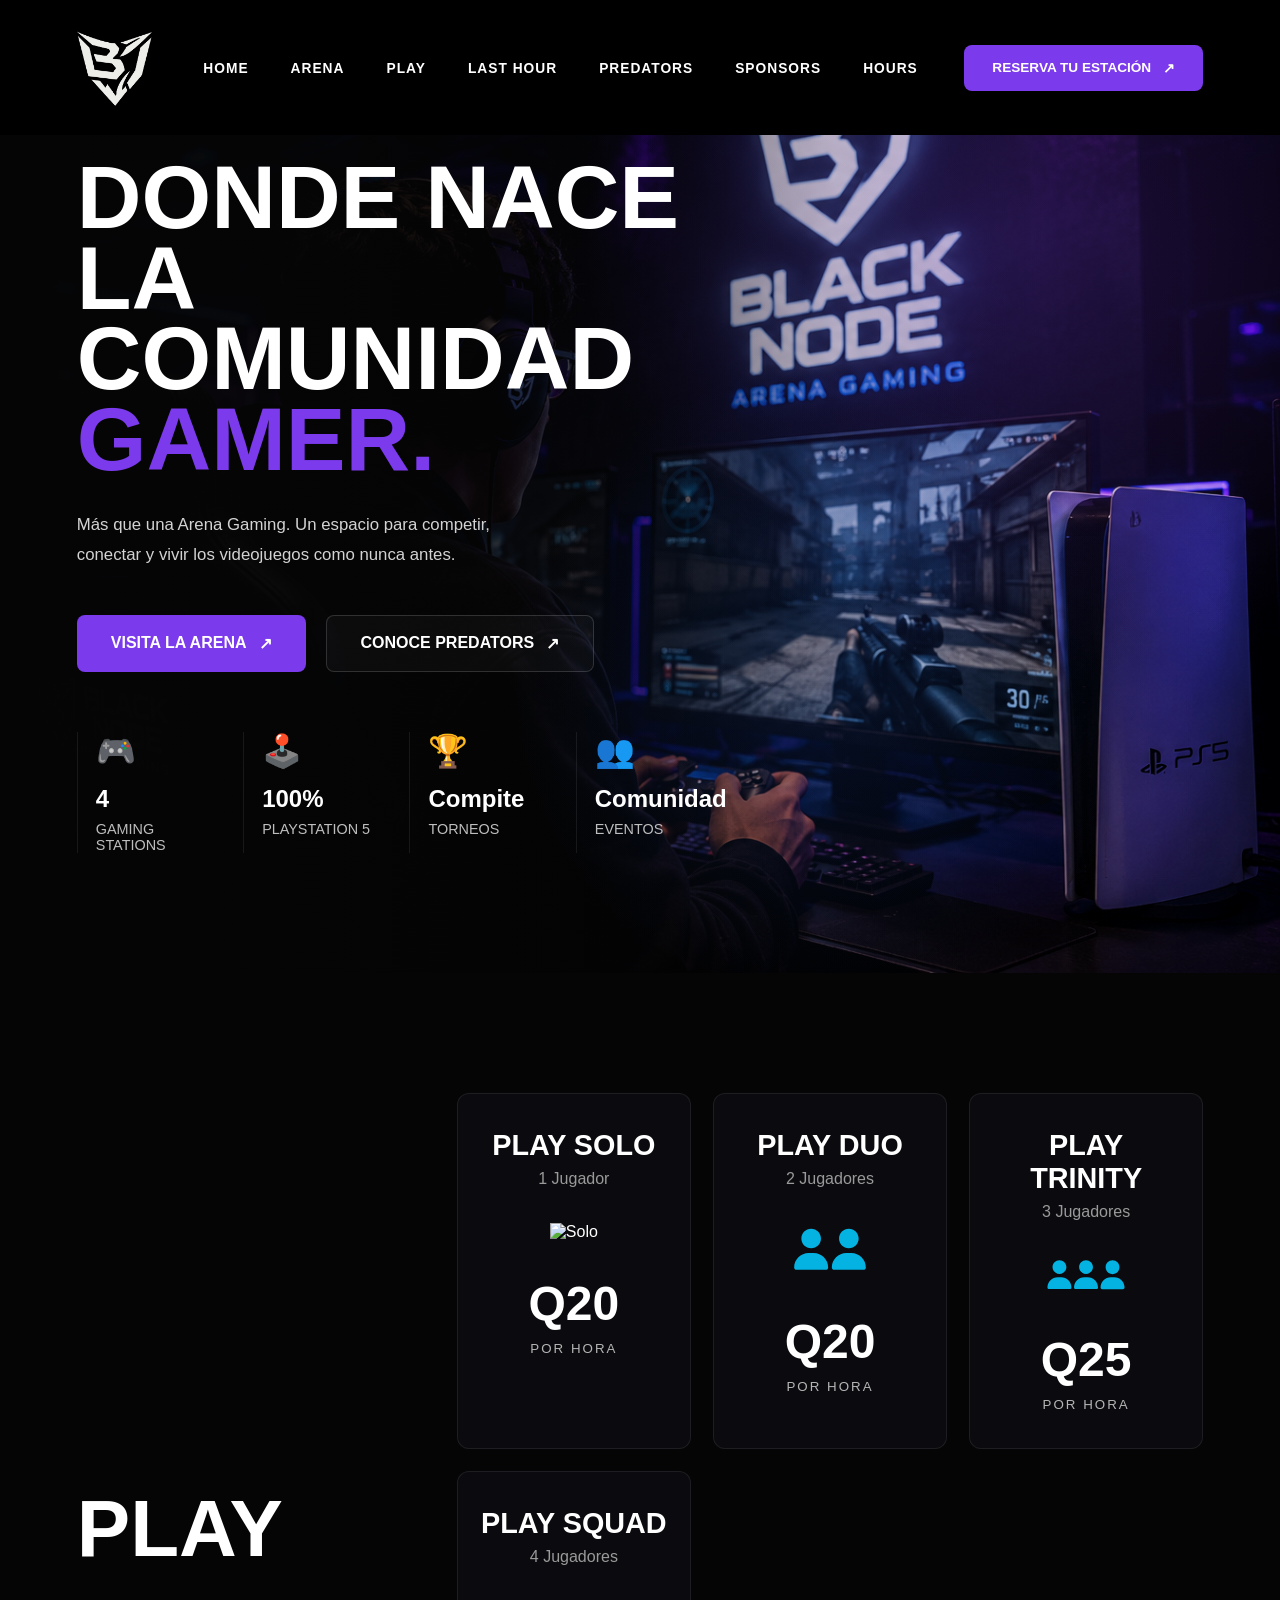
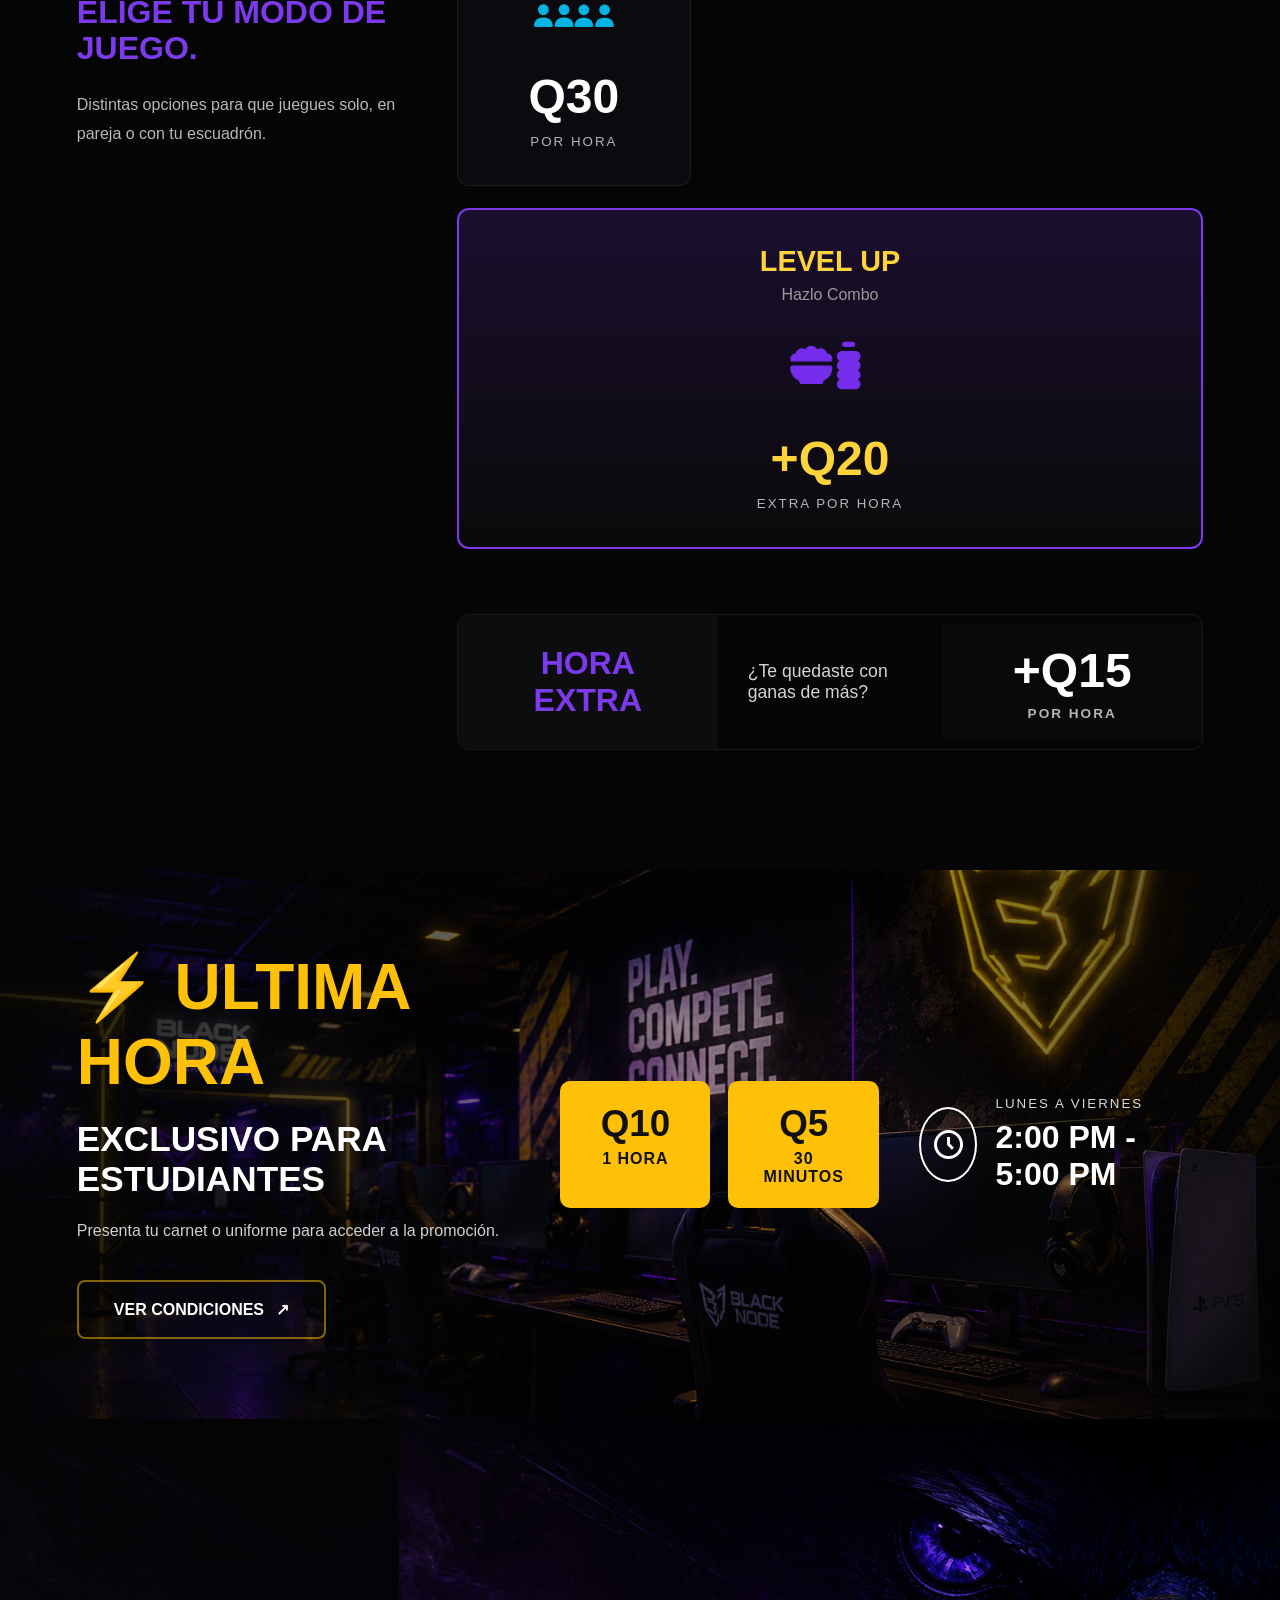
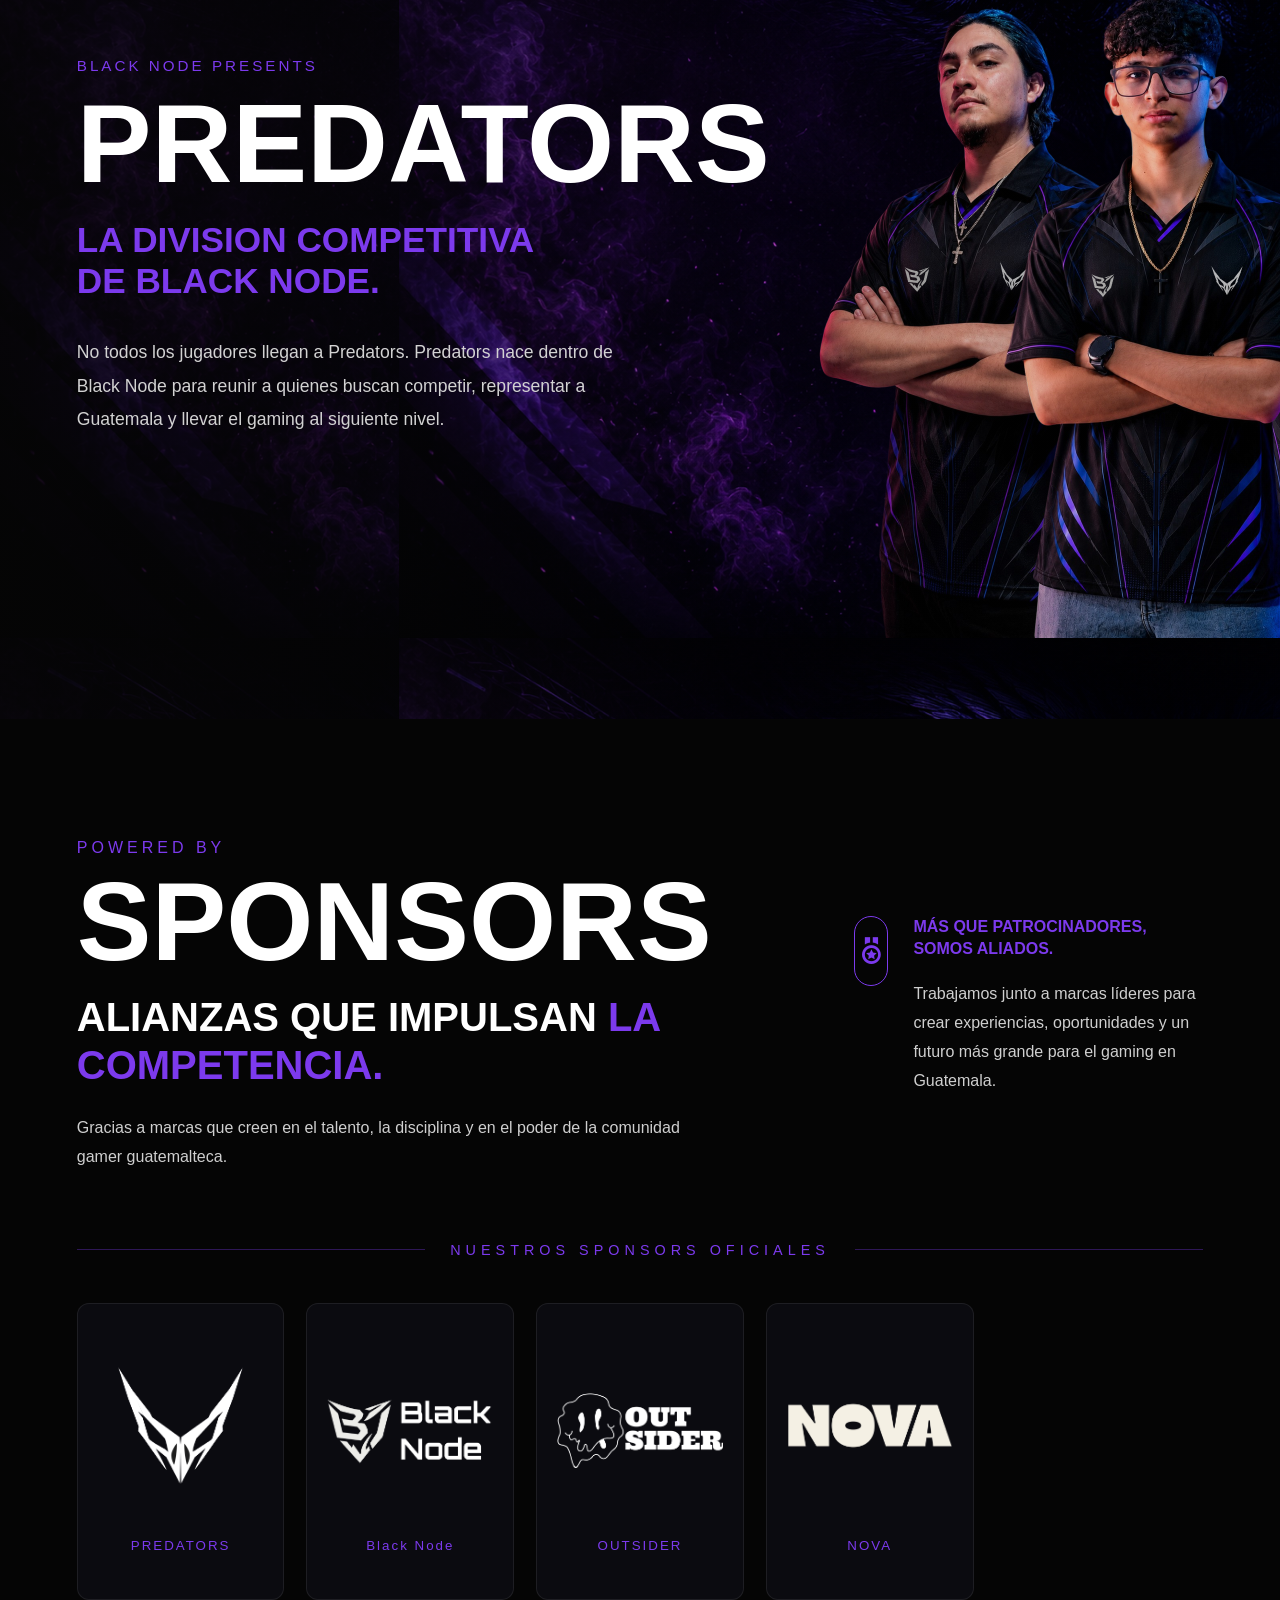
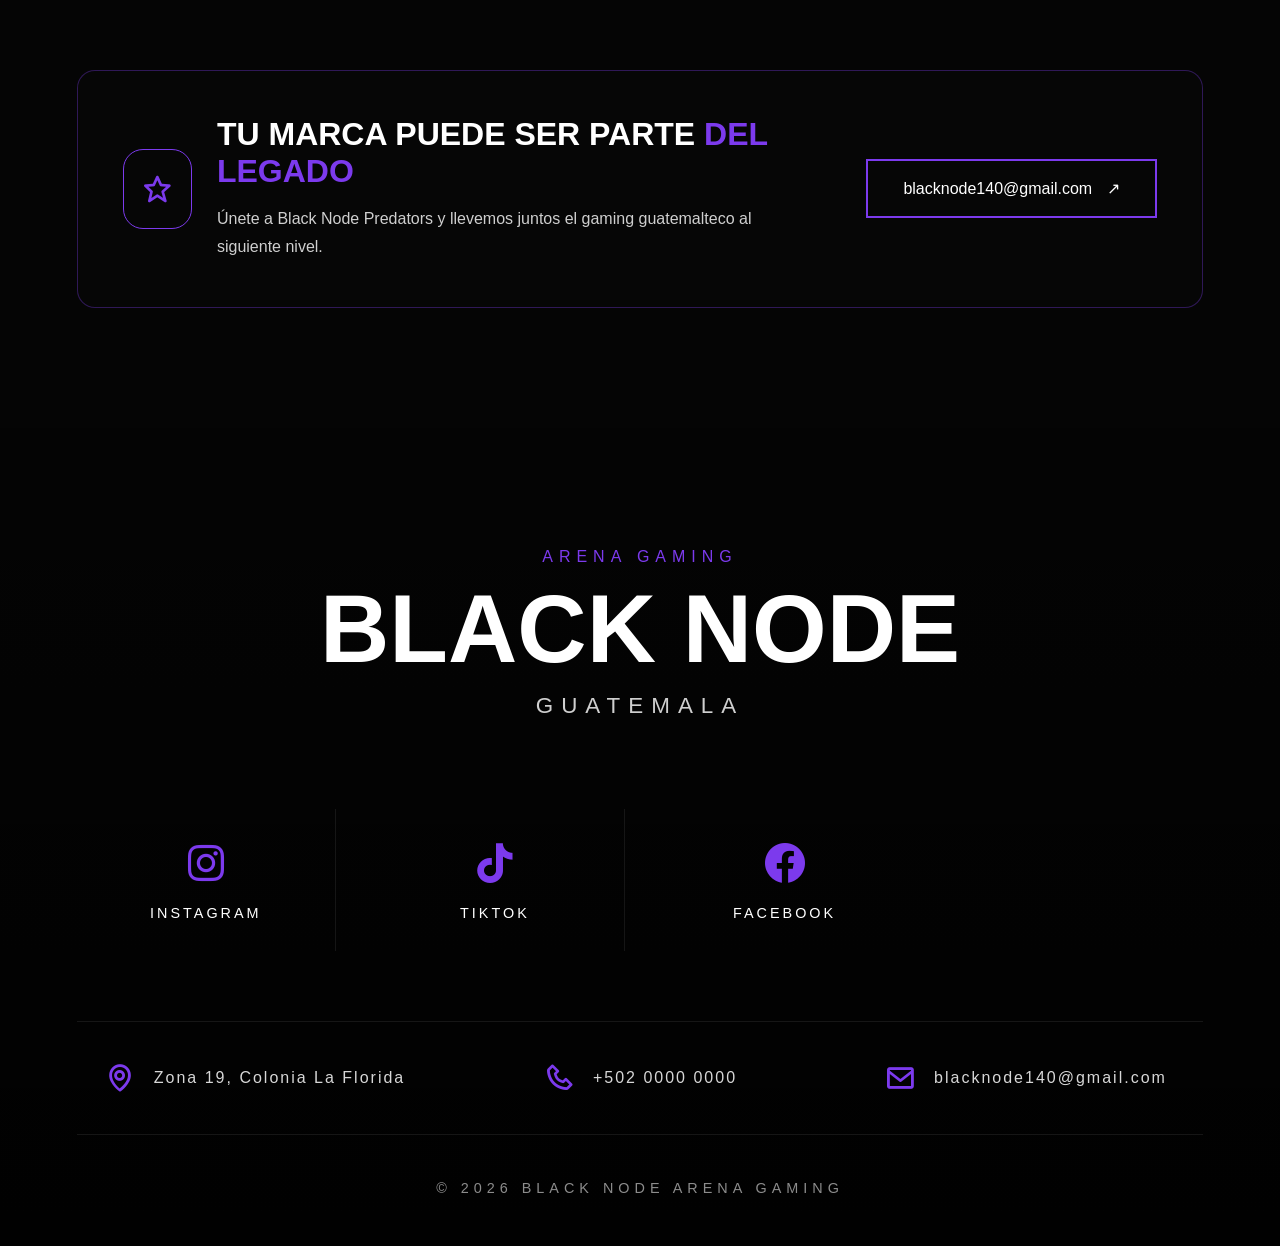
==== commit a324a079: "new pages hours" ====
--- a/index.html
+++ b/index.html
@@ -31,6 +31,7 @@
             <li><a href="#last-hour">Last Hour</a></li>
             <li><a href="#predators">Predators</a></li>
             <li><a href="#sponsors">Sponsors</a></li>
+            <li><a href="pages/hours.html">hours</a></li>
         </ul>
 
         <!-- Botón -->
